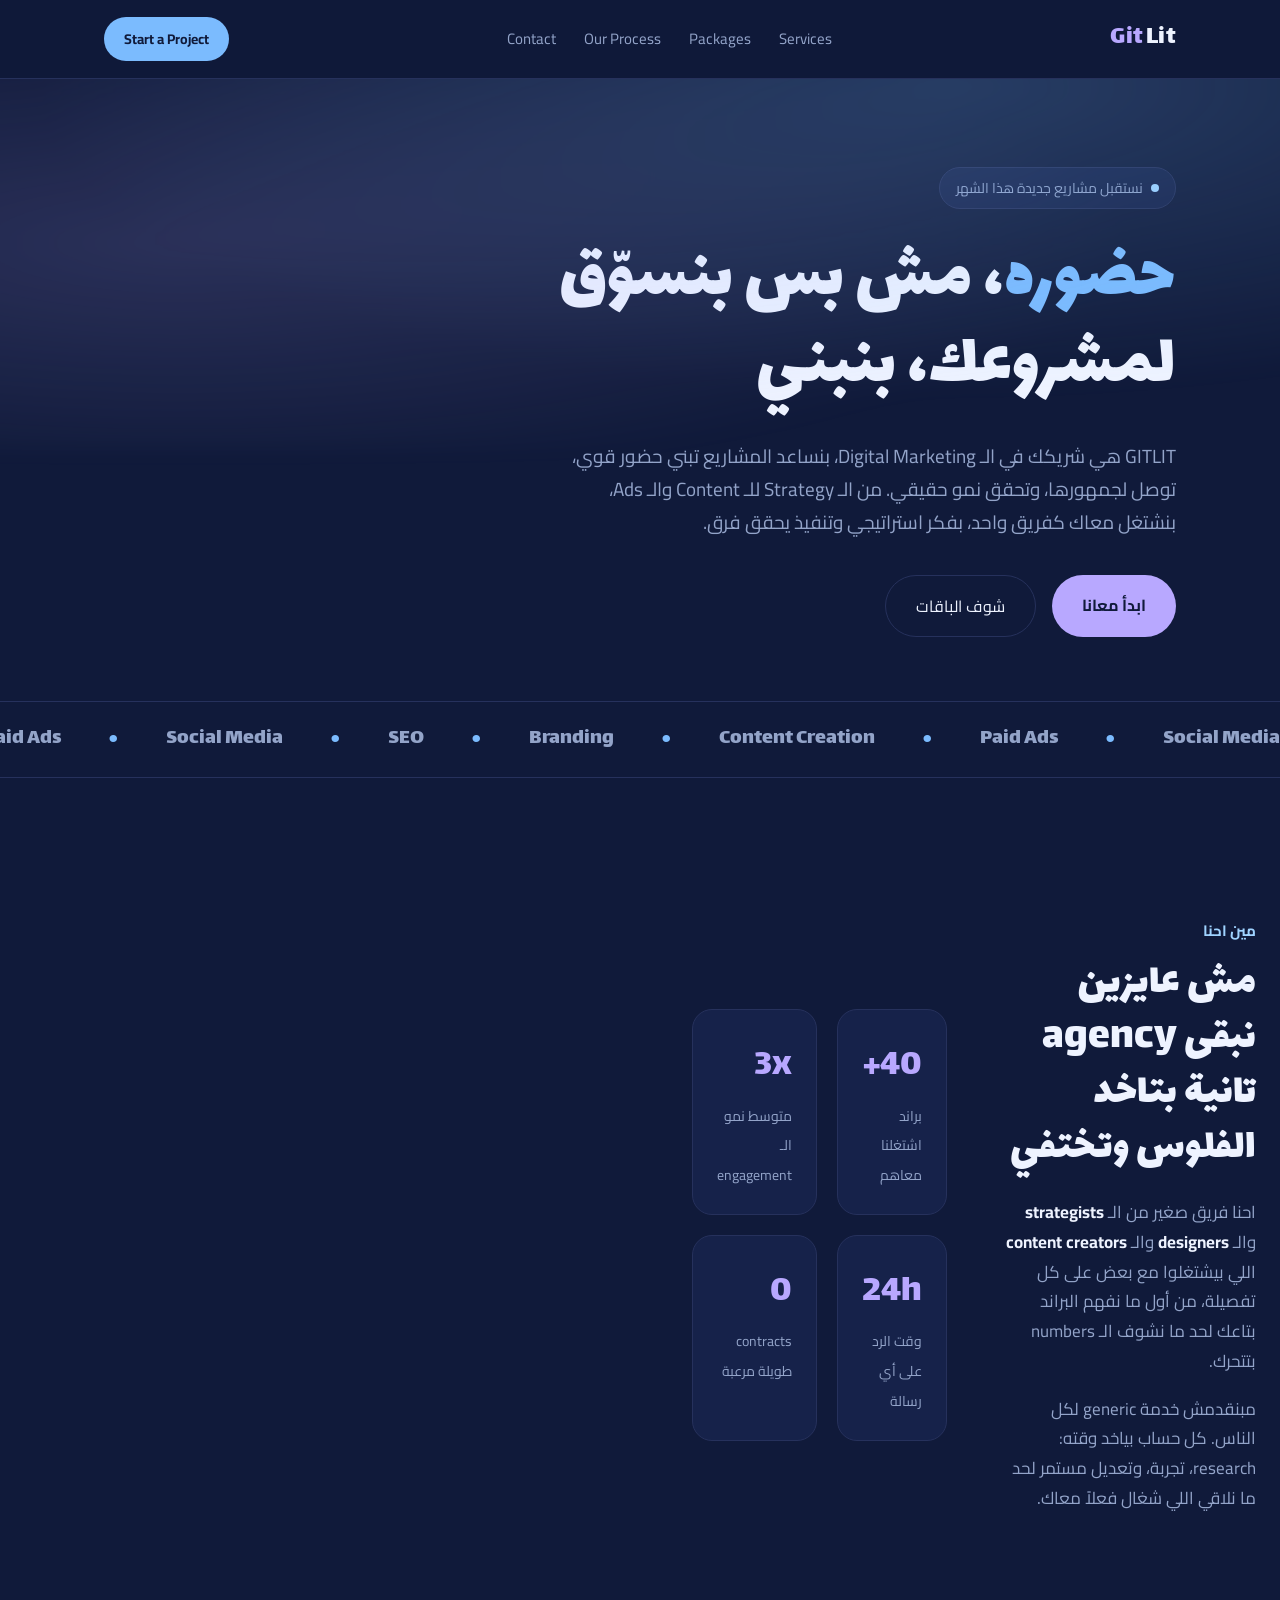
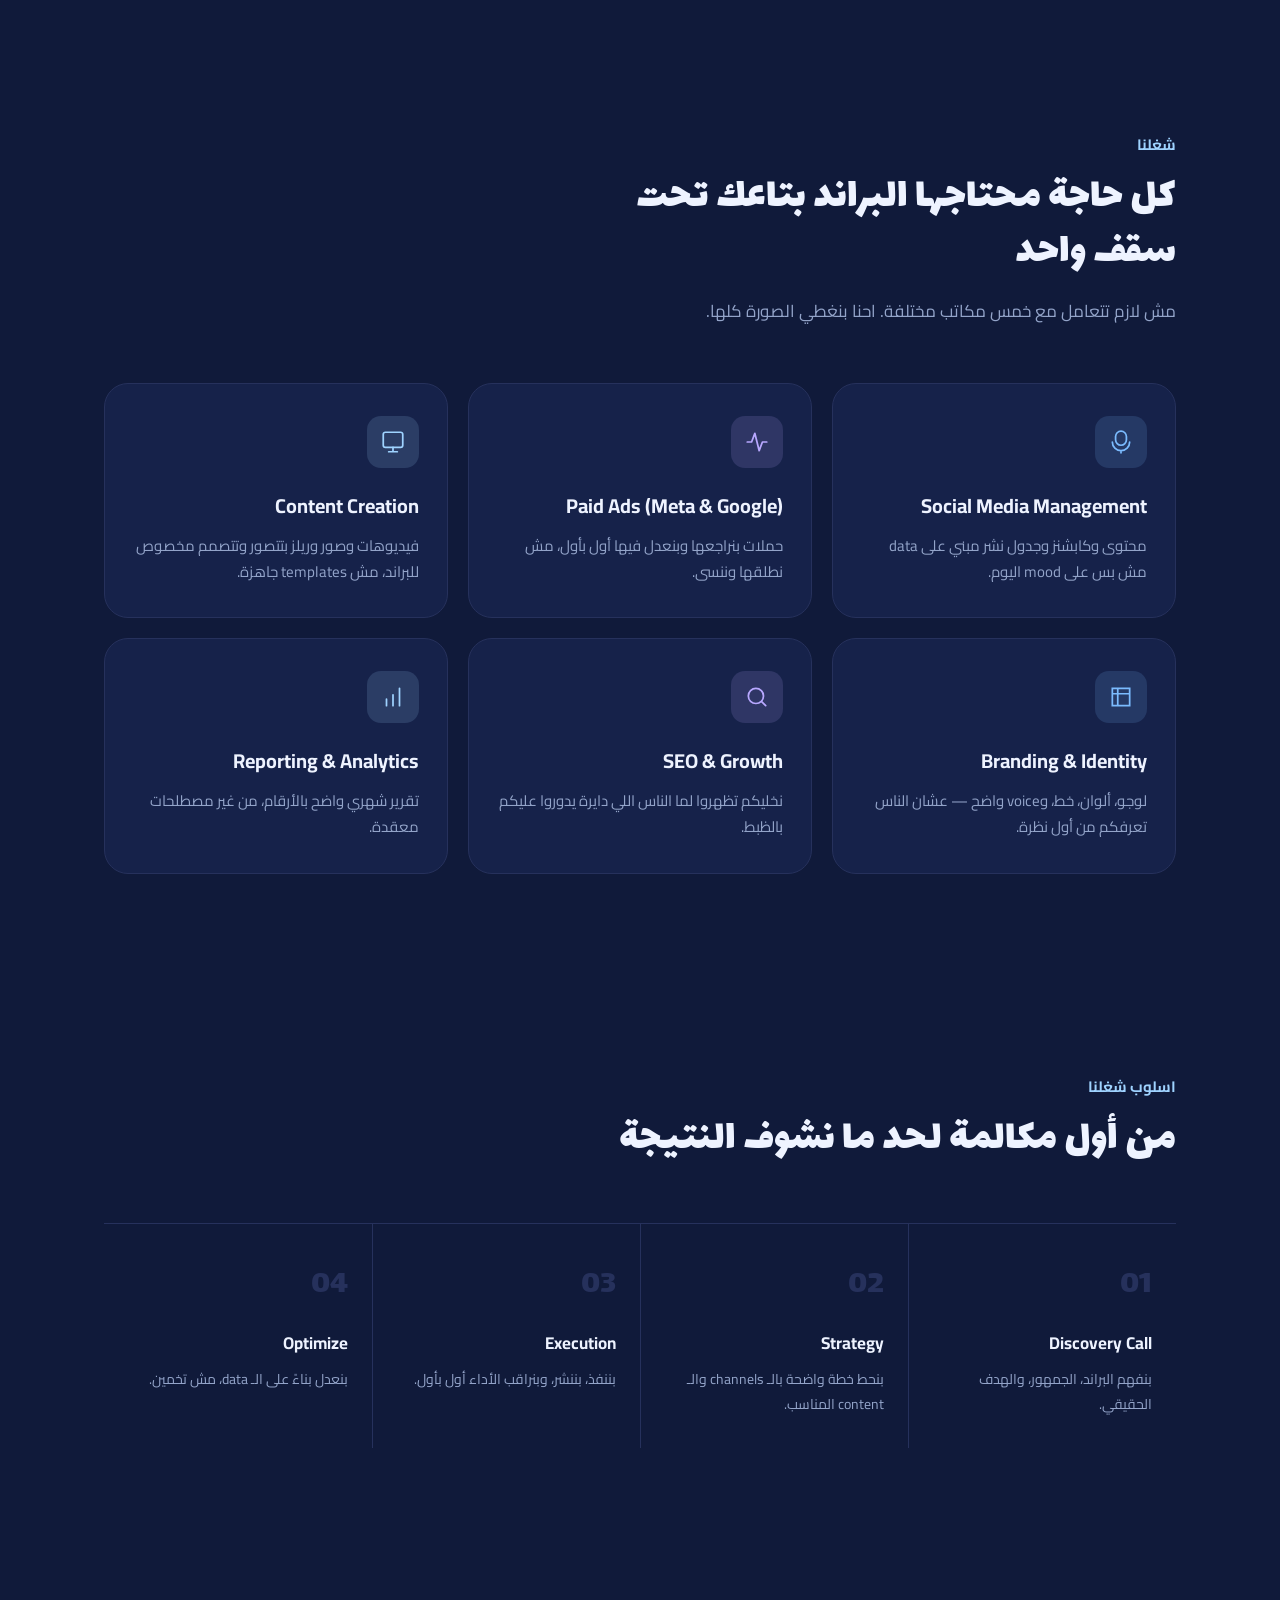
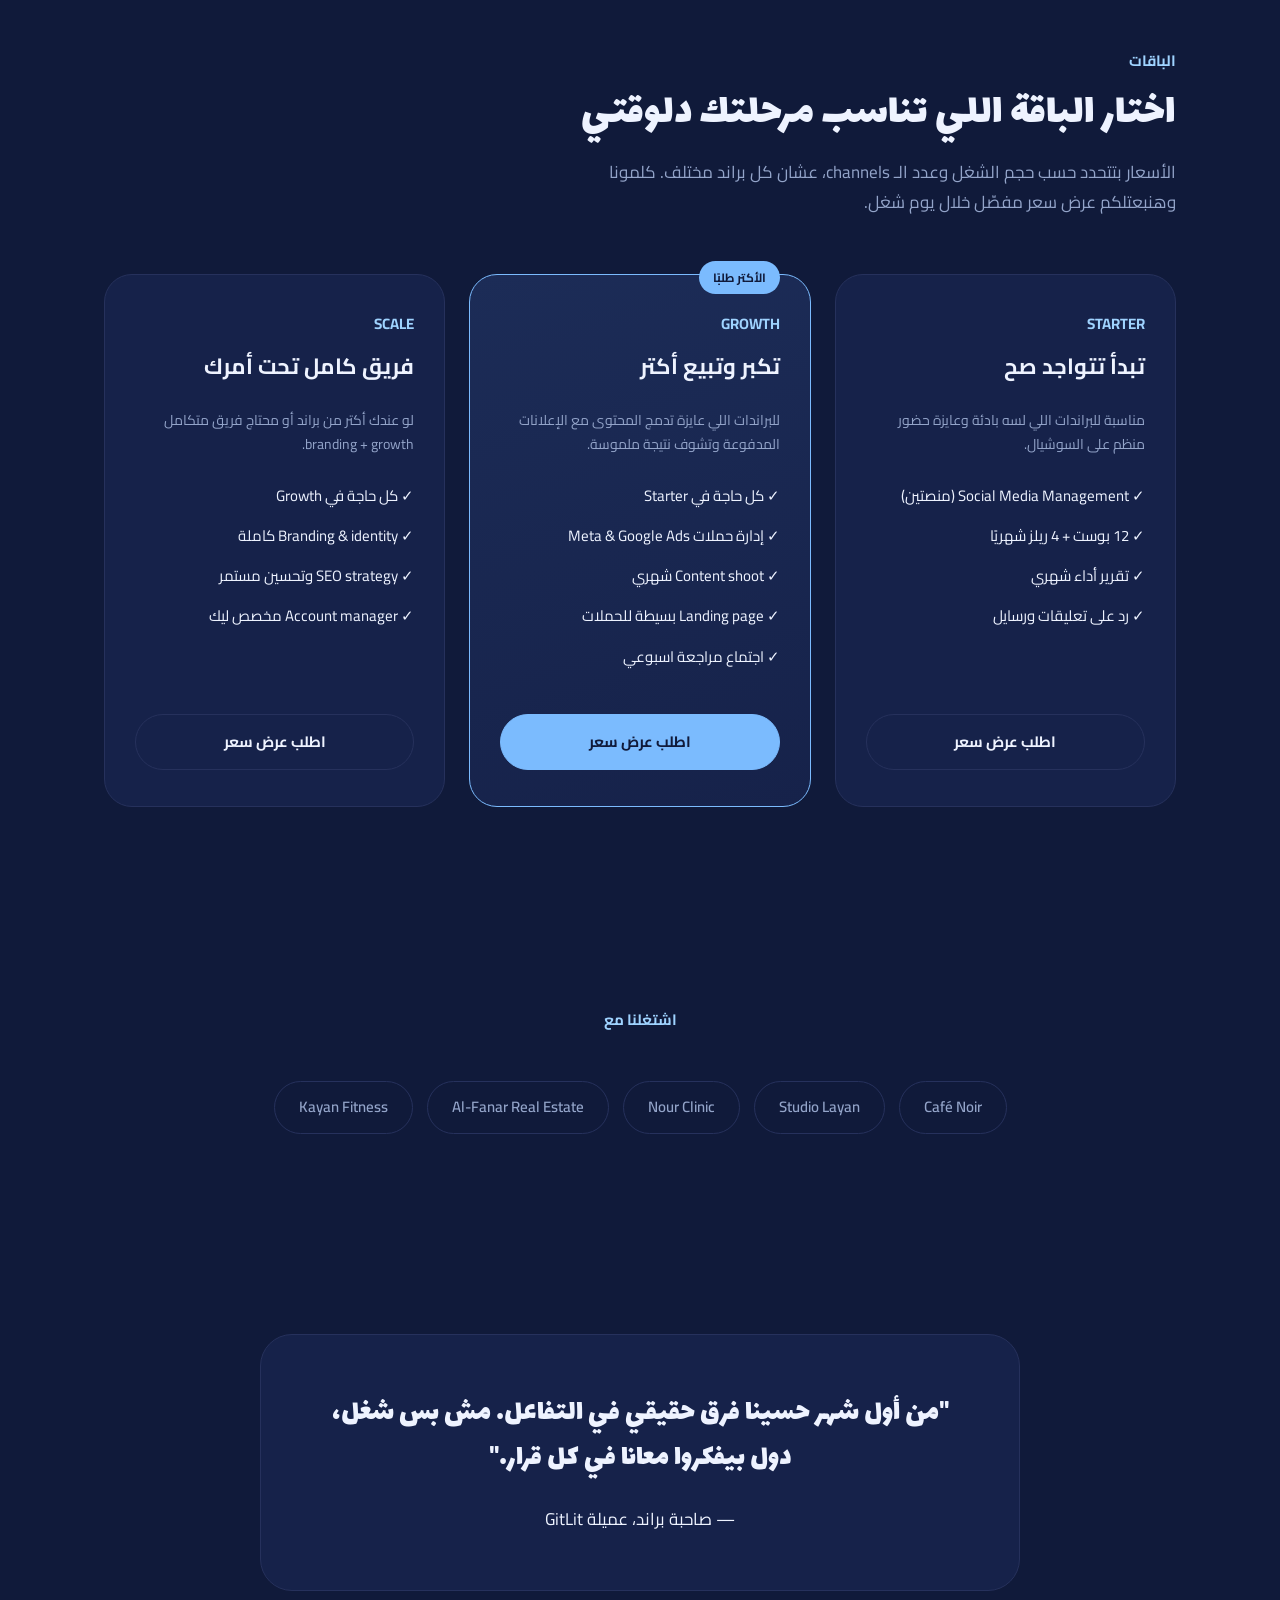
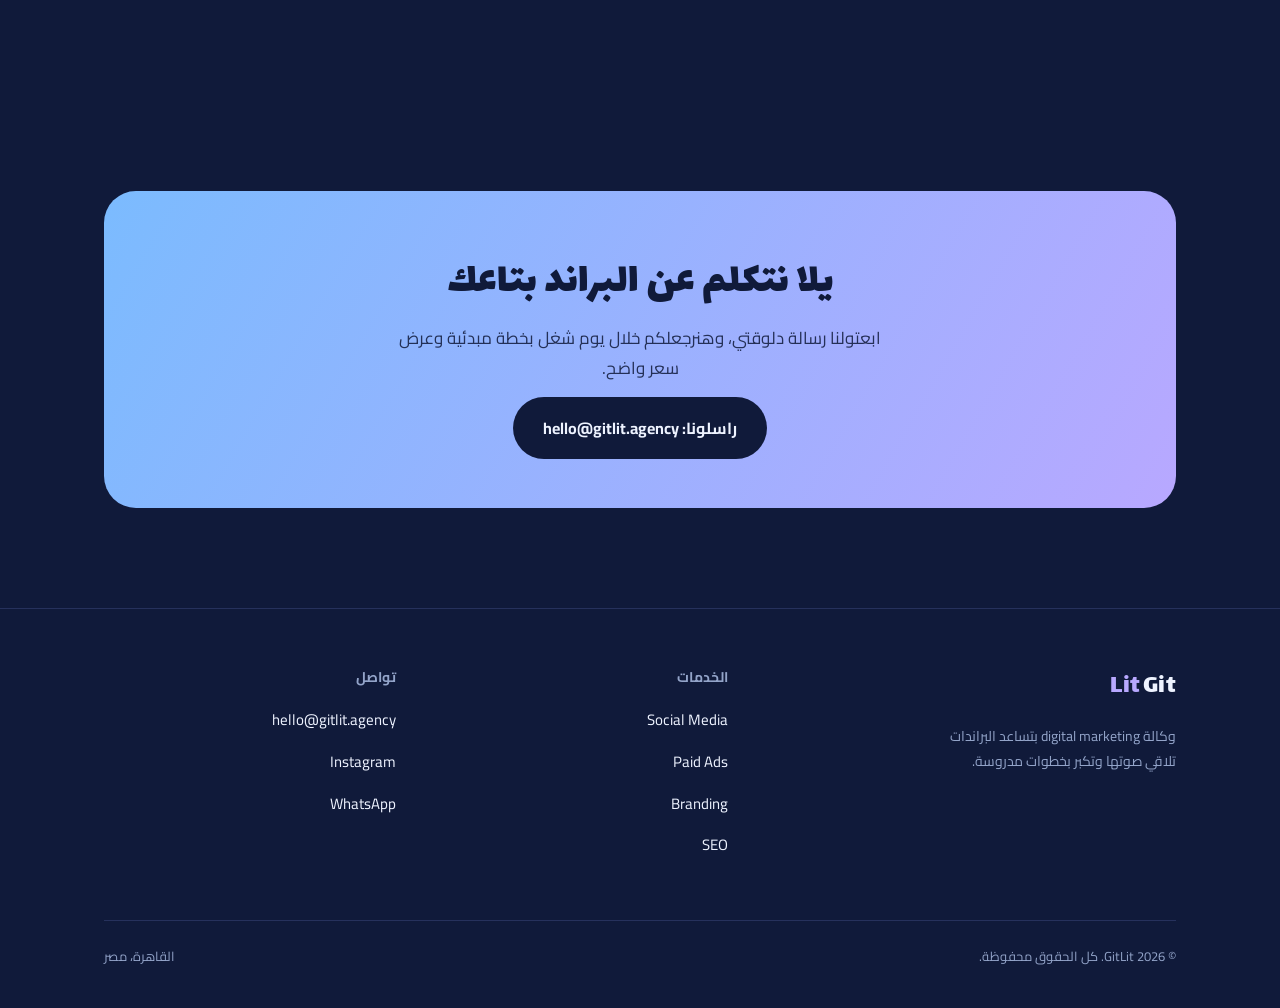
==== index.html @ 630b3c61 "Revise hero section text for better engagement Updated hero section text to enhance clarity and mark" ====
<!doctype html>
<html lang="ar" dir="rtl">
  <head>
    <meta charset="UTF-8" />
    <meta
      name="viewport"
      content="width=device-width, initial-scale=1, viewport-fit=cover"
    />
    <title>GitLit — Digital Marketing Agency</title>
    <link rel="preconnect" href="https://fonts.googleapis.com" />
    <link rel="preconnect" href="https://fonts.gstatic.com" crossorigin />
    <link
      href="https://fonts.googleapis.com/css2?family=Cairo:wght@400;500;600;700;800&family=Lalezar&display=swap"
      rel="stylesheet"
    />
    <link rel="stylesheet" href="style.css" />
  </head>
  <body>
    <header class="nav">
      <div class="nav-inner wrap">
        <div class="logo">Lit<span class="dot">Git</span></div>
        <nav class="nav-links">
          <a href="#services">Services</a>
          <a href="#pricing">Packages</a>
          <a href="#process">Our Process</a>
          <a href="#contact">Contact</a>
        </nav>
        <a class="nav-cta" href="#contact">Start a Project</a>
      </div>
    </header>

    <section class="hero">
      <div class="hero-glow"></div>
      <div class="wrap">
        <span class="eyebrow-badge"
          ><span class="pulse"></span> نستقبل مشاريع جديدة هذا الشهر</span
        >
        <h1 class="hero-title">
          <span class="accent">حضوره</span>، مش بس بنسوّق لمشروعك، بنبني
        </h1>
        <p class="hero-sub">
          GITLIT هي شريكك في الـ Digital Marketing، بنساعد المشاريع تبني حضور
          قوي، توصل لجمهورها، وتحقق نمو حقيقي. من الـ Strategy للـ Content والـ
          Ads، بنشتغل معاك كفريق واحد، بفكر استراتيجي وتنفيذ يحقق فرق.
        </p>
        <div class="hero-actions">
          <a class="btn-primary" href="#contact">ابدأ معانا</a>
          <a class="btn-ghost" href="#pricing">شوف الباقات</a>
        </div>
      </div>
      <div class="marquee">
        <div class="marquee-track">
          <span>Social Media</span><span class="hl">•</span>
          <span>Paid Ads</span><span class="hl">•</span>
          <span>Content Creation</span><span class="hl">•</span>
          <span>Branding</span><span class="hl">•</span> <span>SEO</span
          ><span class="hl">•</span> <span>Social Media</span
          ><span class="hl">•</span> <span>Paid Ads</span
          ><span class="hl">•</span> <span>Content Creation</span
          ><span class="hl">•</span> <span>Branding</span
          ><span class="hl">•</span> <span>SEO</span><span class="hl">•</span>
        </div>
      </div>
    </section>

    <section class="about" id="about">
      <div
        class="wrap"
        style="
          display: grid;
          grid-template-columns: 1fr 1fr;
          gap: 56px;
          align-items: center;
        "
      >
        <div class="about-copy">
          <span class="section-kicker">مين احنا</span>
          <h2 style="margin-bottom: 22px">
            مش عايزين نبقى agency تانية بتاخد الفلوس وتختفي
          </h2>
          <p>
            احنا فريق صغير من الـ <strong>strategists</strong> والـ
            <strong>designers</strong> والـ
            <strong>content creators</strong> اللي بيشتغلوا مع بعض على كل
            تفصيلة، من أول ما نفهم البراند بتاعك لحد ما نشوف الـ numbers بتتحرك.
          </p>
          <p>
            مبنقدمش خدمة generic لكل الناس. كل حساب بياخد وقته: research، تجربة،
            وتعديل مستمر لحد ما نلاقي اللي شغال فعلاً معاك.
          </p>
        </div>
        <div class="stat-grid">
          <div class="stat-card">
            <span class="stat-num">40+</span
            ><span class="stat-label">براند اشتغلنا معاهم</span>
          </div>
          <div class="stat-card">
            <span class="stat-num">3x</span
            ><span class="stat-label">متوسط نمو الـ engagement</span>
          </div>
          <div class="stat-card">
            <span class="stat-num">24h</span
            ><span class="stat-label">وقت الرد على أي رسالة</span>
          </div>
          <div class="stat-card">
            <span class="stat-num">0</span
            ><span class="stat-label">contracts طويلة مرعبة</span>
          </div>
        </div>
      </div>
    </section>

    <section id="services">
      <div class="wrap">
        <div class="section-head">
          <span class="section-kicker">شغلنا</span>
          <h2>كل حاجة محتاجها البراند بتاعك تحت سقف واحد</h2>
          <p class="section-desc">
            مش لازم تتعامل مع خمس مكاتب مختلفة. احنا بنغطي الصورة كلها.
          </p>
        </div>
        <div class="services-grid">
          <div class="service-card">
            <div
              class="service-icon"
              style="background: rgba(123, 187, 254, 0.15)"
            >
              <svg width="26" height="26" viewBox="0 0 24 24" fill="none">
                <path
                  d="M12 2a5 5 0 0 0-5 5v3a5 5 0 0 0 10 0V7a5 5 0 0 0-5-5Z"
                  stroke="#7BBBFE"
                  stroke-width="1.6"
                />
                <path
                  d="M4 12a8 8 0 0 0 16 0M12 20v2"
                  stroke="#7BBBFE"
                  stroke-width="1.6"
                  stroke-linecap="round"
                />
              </svg>
            </div>
            <h3>Social Media Management</h3>
            <p>محتوى وكابشنز وجدول نشر مبني على data مش بس على mood اليوم.</p>
          </div>

          <div class="service-card">
            <div
              class="service-icon"
              style="background: rgba(184, 168, 255, 0.15)"
            >
              <svg width="26" height="26" viewBox="0 0 24 24" fill="none">
                <path
                  d="M3 12h4l3-8 4 16 3-8h4"
                  stroke="#B8A8FF"
                  stroke-width="1.6"
                  stroke-linecap="round"
                  stroke-linejoin="round"
                />
              </svg>
            </div>
            <h3>Paid Ads (Meta &amp; Google)</h3>
            <p>حملات بنراجعها وبنعدل فيها أول بأول، مش نطلقها وننسى.</p>
          </div>

          <div class="service-card">
            <div
              class="service-icon"
              style="background: rgba(159, 211, 255, 0.15)"
            >
              <svg width="26" height="26" viewBox="0 0 24 24" fill="none">
                <rect
                  x="3"
                  y="3"
                  width="18"
                  height="14"
                  rx="2"
                  stroke="#9FD3FF"
                  stroke-width="1.6"
                />
                <path
                  d="M8 21h8M12 17v4"
                  stroke="#9FD3FF"
                  stroke-width="1.6"
                  stroke-linecap="round"
                />
              </svg>
            </div>
            <h3>Content Creation</h3>
            <p>
              فيديوهات وصور وريلز بتتصور وتتصمم مخصوص للبراند، مش templates
              جاهزة.
            </p>
          </div>

          <div class="service-card">
            <div
              class="service-icon"
              style="background: rgba(123, 187, 254, 0.15)"
            >
              <svg width="26" height="26" viewBox="0 0 24 24" fill="none">
                <path d="M4 4h16v16H4z" stroke="#7BBBFE" stroke-width="1.6" />
                <path d="M4 9h16M9 4v16" stroke="#7BBBFE" stroke-width="1.6" />
              </svg>
            </div>
            <h3>Branding &amp; Identity</h3>
            <p>لوجو، ألوان، خط، وvoice واضح — عشان الناس تعرفكم من أول نظرة.</p>
          </div>

          <div class="service-card">
            <div
              class="service-icon"
              style="background: rgba(184, 168, 255, 0.15)"
            >
              <svg width="26" height="26" viewBox="0 0 24 24" fill="none">
                <circle
                  cx="11"
                  cy="11"
                  r="7"
                  stroke="#B8A8FF"
                  stroke-width="1.6"
                />
                <path
                  d="m20 20-3.5-3.5"
                  stroke="#B8A8FF"
                  stroke-width="1.6"
                  stroke-linecap="round"
                />
              </svg>
            </div>
            <h3>SEO &amp; Growth</h3>
            <p>نخليكم تظهروا لما الناس اللي دايرة يدوروا عليكم بالظبط.</p>
          </div>

          <div class="service-card">
            <div
              class="service-icon"
              style="background: rgba(159, 211, 255, 0.15)"
            >
              <svg width="26" height="26" viewBox="0 0 24 24" fill="none">
                <path
                  d="M12 20V10M18 20V4M6 20v-6"
                  stroke="#9FD3FF"
                  stroke-width="1.6"
                  stroke-linecap="round"
                />
              </svg>
            </div>
            <h3>Reporting &amp; Analytics</h3>
            <p>تقرير شهري واضح بالأرقام، من غير مصطلحات معقدة.</p>
          </div>
        </div>
      </div>
    </section>

    <section id="process">
      <div class="wrap">
        <div class="section-head">
          <span class="section-kicker">اسلوب شغلنا</span>
          <h2>من أول مكالمة لحد ما نشوف النتيجة</h2>
        </div>
        <div class="process">
          <div class="process-step">
            <span class="process-index">01</span>
            <h4>Discovery Call</h4>
            <p>بنفهم البراند، الجمهور، والهدف الحقيقي.</p>
          </div>
          <div class="process-step">
            <span class="process-index">02</span>
            <h4>Strategy</h4>
            <p>بنحط خطة واضحة بالـ channels والـ content المناسب.</p>
          </div>
          <div class="process-step">
            <span class="process-index">03</span>
            <h4>Execution</h4>
            <p>بننفذ، بننشر، وبنراقب الأداء أول بأول.</p>
          </div>
          <div class="process-step">
            <span class="process-index">04</span>
            <h4>Optimize</h4>
            <p>بنعدل بناءً على الـ data، مش تخمين.</p>
          </div>
        </div>
      </div>
    </section>

    <section id="pricing">
      <div class="wrap">
        <div class="section-head">
          <span class="section-kicker">الباقات</span>
          <h2>اختار الباقة اللي تناسب مرحلتك دلوقتي</h2>
          <p class="section-desc">
            الأسعار بتتحدد حسب حجم الشغل وعدد الـ channels، عشان كل براند مختلف.
            كلمونا وهنبعتلكم عرض سعر مفصّل خلال يوم شغل.
          </p>
        </div>
        <div class="pricing-grid">
          <div class="price-card">
            <span class="price-name">STARTER</span>
            <div class="price-tagline">تبدأ تتواجد صح</div>
            <p class="price-desc">
              مناسبة للبراندات اللي لسه بادئة وعايزة حضور منظم على السوشيال.
            </p>
            <ul class="price-features">
              <li>✓ Social Media Management (منصتين)</li>
              <li>✓ 12 بوست + 4 ريلز شهريًا</li>
              <li>✓ تقرير أداء شهري</li>
              <li>✓ رد على تعليقات ورسايل</li>
            </ul>
            <a class="price-cta" href="#contact">اطلب عرض سعر</a>
          </div>

          <div class="price-card featured">
            <span class="featured-tag">الأكتر طلبًا</span>
            <span class="price-name">GROWTH</span>
            <div class="price-tagline">تكبر وتبيع أكتر</div>
            <p class="price-desc">
              للبراندات اللي عايزة تدمج المحتوى مع الإعلانات المدفوعة وتشوف
              نتيجة ملموسة.
            </p>
            <ul class="price-features">
              <li>✓ كل حاجة في Starter</li>
              <li>✓ إدارة حملات Meta &amp; Google Ads</li>
              <li>✓ Content shoot شهري</li>
              <li>✓ Landing page بسيطة للحملات</li>
              <li>✓ اجتماع مراجعة اسبوعي</li>
            </ul>
            <a class="price-cta" href="#contact">اطلب عرض سعر</a>
          </div>

          <div class="price-card">
            <span class="price-name">SCALE</span>
            <div class="price-tagline">فريق كامل تحت أمرك</div>
            <p class="price-desc">
              لو عندك أكتر من براند أو محتاج فريق متكامل branding + growth.
            </p>
            <ul class="price-features">
              <li>✓ كل حاجة في Growth</li>
              <li>✓ Branding &amp; identity كاملة</li>
              <li>✓ SEO strategy وتحسين مستمر</li>
              <li>✓ Account manager مخصص ليك</li>
            </ul>
            <a class="price-cta" href="#contact">اطلب عرض سعر</a>
          </div>
        </div>
      </div>
    </section>

    <section>
      <div class="wrap">
        <div
          class="section-head"
          style="text-align: center; margin: 0 auto 48px"
        >
          <span class="section-kicker">اشتغلنا مع</span>
        </div>
        <div class="clients-strip">
          <div class="client-chip">Café Noir</div>
          <div class="client-chip">Studio Layan</div>
          <div class="client-chip">Nour Clinic</div>
          <div class="client-chip">Al-Fanar Real Estate</div>
          <div class="client-chip">Kayan Fitness</div>
        </div>
      </div>
    </section>

    <section>
      <div class="wrap">
        <div class="testimonial">
          <blockquote>
            "من أول شهر حسينا فرق حقيقي في التفاعل. مش بس شغل، دول بيفكروا معانا
            في كل قرار."
          </blockquote>
          — صاحبة براند، عميلة GitLit
        </div>
      </div>
    </section>

    <section id="contact">
      <div class="wrap">
        <div class="cta-block">
          <h2>يلا نتكلم عن البراند بتاعك</h2>
          <p>
            ابعتولنا رسالة دلوقتي، وهنرجعلكم خلال يوم شغل بخطة مبدئية وعرض سعر
            واضح.
          </p>
          <a class="btn-primary" href="mailto:hello@gitlit.agency"
            >راسلونا: hello@gitlit.agency</a
          >
        </div>
      </div>
    </section>

    <footer>
      <div class="wrap">
        <div class="footer-grid">
          <div class="footer-brand">
            <div class="logo">Git<span class="dot">Lit</span></div>
            <p>
              وكالة digital marketing بتساعد البراندات تلاقي صوتها وتكبر بخطوات
              مدروسة.
            </p>
          </div>
          <div class="footer-col">
            <h5>الخدمات</h5>
            <ul>
              <li><a href="#services">Social Media</a></li>
              <li><a href="#services">Paid Ads</a></li>
              <li><a href="#services">Branding</a></li>
              <li><a href="#services">SEO</a></li>
            </ul>
          </div>
          <div class="footer-col">
            <h5>تواصل</h5>
            <ul>
              <li>
                <a href="mailto:hello@gitlit.agency">hello@gitlit.agency</a>
              </li>
              <li><a href="#">Instagram</a></li>
              <li><a href="#">WhatsApp</a></li>
            </ul>
          </div>
        </div>
        <div class="footer-bottom">
          <span>© 2026 GitLit. كل الحقوق محفوظة.</span>
          <span>القاهرة، مصر</span>
        </div>
      </div>
    </footer>
  </body>
</html>
---- style.css ----
:root {
  --bg: #101a3a;
  --bg-panel: #16224a;
  --bg-panel-raised: #1c2c57;
  --coral: #7bbbfe;
  --amber: #b8a8ff;
  --mint: #9fd3ff;
  --text: #eef3ff;
  --text-muted: #93a4c9;
  --line: #26315c;
  --font-display: "Lalezar", "Cairo", sans-serif;
  --font-body: "Cairo", sans-serif;
  box-sizing: border-box;
  padding-top: env(safe-area-inset-top, 0px);
  padding-bottom: env(safe-area-inset-bottom, 0px);
}
:root:not([data-theme="light"]) {
  --bg: #101a3a;
  --bg-panel: #16224a;
  --bg-panel-raised: #1c2c57;
  --coral: #7bbbfe;
  --amber: #b8a8ff;
  --mint: #9fd3ff;
  --text: #eef3ff;
  --text-muted: #93a4c9;
  --line: #26315c;
}
@media (prefers-color-scheme: dark) {
  :root:not([data-theme="light"]) {
    --bg: #101a3a;
    --bg-panel: #16224a;
    --bg-panel-raised: #1c2c57;
    --coral: #7bbbfe;
    --amber: #b8a8ff;
    --mint: #9fd3ff;
    --text: #eef3ff;
    --text-muted: #93a4c9;
    --line: #26315c;
  }
}
html {
  scroll-padding-top: env(safe-area-inset-top, 0px);
  scroll-behavior: smooth;
}
* {
  box-sizing: border-box;
}
body {
  margin: 0;
  background: var(--bg);
  color: var(--text);
  font-family: var(--font-body);
  font-size: 17px;
  line-height: 1.75;
  -webkit-font-smoothing: antialiased;
}
img {
  max-width: 100%;
}
.wrap {
  max-width: 1120px;
  margin: 0 auto;
  padding: 0 24px;
}
a {
  color: inherit;
}

/* ---------- NAV ---------- */
header.nav {
  position: sticky;
  top: 0;
  top: env(safe-area-inset-top, 0px);
  z-index: 50;
  background: rgba(16, 26, 58, 0.82);
  backdrop-filter: blur(10px);
  border-bottom: 1px solid var(--line);
}
.nav-inner {
  display: flex;
  align-items: center;
  justify-content: space-between;
  padding: 16px 24px;
}
.logo {
  font-family: var(--font-display);
  font-size: 26px;
  letter-spacing: 0.5px;
  display: flex;
  align-items: baseline;
  gap: 2px;
}
.logo .dot {
  color: var(--amber);
}
.nav-links {
  display: flex;
  gap: 28px;
  font-size: 15px;
  color: var(--text-muted);
}
.nav-links a {
  text-decoration: none;
  transition: color 0.2s ease;
}
.nav-links a:hover {
  color: var(--text);
}
.nav-cta {
  background: var(--coral);
  color: #101a3a;
  font-weight: 700;
  padding: 10px 20px;
  border-radius: 100px;
  text-decoration: none;
  font-size: 14px;
  white-space: nowrap;
  transition:
    transform 0.2s ease,
    box-shadow 0.2s ease;
}
.nav-cta:hover {
  transform: translateY(-2px);
  box-shadow: 0 8px 24px rgba(123, 187, 254, 0.35);
}
.nav-toggle {
  display: none;
  background: none;
  border: none;
  color: var(--text);
  font-size: 26px;
}

@media (max-width: 820px) {
  .nav-links {
    display: none;
  }
  .nav-toggle {
    display: block;
  }
}

/* ---------- HERO ---------- */
.hero {
  padding: 88px 0 40px;
  position: relative;
  overflow: hidden;
}
.hero-glow {
  position: absolute;
  inset: -20% -10% auto -10%;
  height: 520px;
  background:
    radial-gradient(
      ellipse at 70% 30%,
      rgba(123, 187, 254, 0.22),
      transparent 60%
    ),
    radial-gradient(
      ellipse at 20% 60%,
      rgba(184, 168, 255, 0.16),
      transparent 55%
    );
  filter: blur(10px);
  pointer-events: none;
}
.eyebrow-badge {
  display: inline-flex;
  align-items: center;
  gap: 8px;
  background: var(--bg-panel);
  border: 1px solid var(--line);
  padding: 8px 16px;
  border-radius: 100px;
  font-size: 14px;
  color: var(--text-muted);
  margin-bottom: 28px;
}
.eyebrow-badge span.pulse {
  width: 8px;
  height: 8px;
  border-radius: 50%;
  background: var(--mint);
  box-shadow: 0 0 0 0 rgba(159, 211, 255, 0.6);
  animation: pulse 2s infinite;
}
@keyframes pulse {
  0% {
    box-shadow: 0 0 0 0 rgba(159, 211, 255, 0.55);
  }
  70% {
    box-shadow: 0 0 0 10px rgba(159, 211, 255, 0);
  }
  100% {
    box-shadow: 0 0 0 0 rgba(159, 211, 255, 0);
  }
}
h1.hero-title {
  font-family: var(--font-display);
  font-weight: 400;
  font-size: clamp(40px, 7vw, 74px);
  line-height: 1.18;
  margin: 0 0 28px;
  max-width: 15ch;
}
h1.hero-title .accent {
  color: var(--coral);
}
.hero-sub {
  font-size: 19px;
  color: var(--text-muted);
  max-width: 56ch;
  margin: 0 0 36px;
}
.hero-actions {
  display: flex;
  gap: 16px;
  flex-wrap: wrap;
  margin-bottom: 64px;
}
.btn-primary {
  background: var(--amber);
  color: #101a3a;
  font-weight: 700;
  padding: 16px 30px;
  border-radius: 100px;
  text-decoration: none;
  font-size: 16px;
  transition:
    transform 0.2s ease,
    box-shadow 0.2s ease;
}
.btn-primary:hover {
  transform: translateY(-2px);
  box-shadow: 0 10px 28px rgba(184, 168, 255, 0.3);
}
.btn-ghost {
  border: 1px solid var(--line);
  color: var(--text);
  padding: 16px 30px;
  border-radius: 100px;
  text-decoration: none;
  font-size: 16px;
  transition:
    border-color 0.2s ease,
    background 0.2s ease;
}
.btn-ghost:hover {
  border-color: var(--coral);
  background: rgba(123, 187, 254, 0.08);
}

/* marquee */
.marquee {
  border-top: 1px solid var(--line);
  border-bottom: 1px solid var(--line);
  overflow: hidden;
  white-space: nowrap;
  padding: 18px 0;
}
.marquee-track {
  display: inline-flex;
  gap: 48px;
  animation: scroll 26s linear infinite;
}
@media (prefers-reduced-motion: reduce) {
  .marquee-track {
    animation: none;
  }
  .eyebrow-badge span.pulse {
    animation: none;
  }
}
.marquee-track span {
  font-family: var(--font-display);
  font-size: 22px;
  color: var(--text-muted);
  display: inline-flex;
  align-items: center;
  gap: 14px;
}
.marquee-track span.hl {
  color: var(--coral);
}
@keyframes scroll {
  from {
    transform: translateX(0);
  }
  to {
    transform: translateX(-50%);
  }
}

section {
  padding: 100px 0;
}
.section-head {
  max-width: 60ch;
  margin-bottom: 56px;
}
.section-kicker {
  color: var(--mint);
  font-size: 15px;
  font-weight: 700;
  margin-bottom: 12px;
  display: block;
}
h2 {
  font-family: var(--font-display);
  font-weight: 400;
  font-size: clamp(30px, 4vw, 44px);
  line-height: 1.25;
  margin: 0 0 16px;
}
.section-desc {
  color: var(--text-muted);
  font-size: 17px;
}

/* ---------- ABOUT ---------- */
.about {
  display: grid;
  grid-template-columns: 1fr 1fr;
  gap: 56px;
  align-items: center;
}
.about-copy p {
  color: var(--text-muted);
  font-size: 17px;
  margin: 0 0 18px;
}
.about-copy strong {
  color: var(--text);
  font-weight: 700;
}
.stat-grid {
  display: grid;
  grid-template-columns: 1fr 1fr;
  gap: 20px;
}
.stat-card {
  background: var(--bg-panel);
  border: 1px solid var(--line);
  border-radius: 20px;
  padding: 24px;
}
.stat-num {
  font-family: var(--font-display);
  font-size: 38px;
  color: var(--amber);
  display: block;
}
.stat-label {
  color: var(--text-muted);
  font-size: 14px;
}
@media (max-width: 820px) {
  .about {
    grid-template-columns: 1fr;
  }
}

/* ---------- SERVICES ---------- */
.services-grid {
  display: grid;
  grid-template-columns: repeat(3, 1fr);
  gap: 20px;
}
.service-card {
  background: var(--bg-panel);
  border: 1px solid var(--line);
  border-radius: 24px;
  padding: 32px 28px;
  transition:
    border-color 0.25s ease,
    transform 0.25s ease;
}
.service-card:hover {
  border-color: var(--coral);
  transform: translateY(-4px);
}
.service-icon {
  width: 52px;
  height: 52px;
  border-radius: 14px;
  display: flex;
  align-items: center;
  justify-content: center;
  margin-bottom: 20px;
}
.service-card h3 {
  font-size: 20px;
  font-weight: 700;
  margin: 0 0 10px;
  font-family: var(--font-body);
}
.service-card p {
  color: var(--text-muted);
  font-size: 15px;
  margin: 0;
}
@media (max-width: 900px) {
  .services-grid {
    grid-template-columns: 1fr 1fr;
  }
}
@media (max-width: 600px) {
  .services-grid {
    grid-template-columns: 1fr;
  }
}

/* ---------- PROCESS ---------- */
.process {
  display: grid;
  grid-template-columns: repeat(4, 1fr);
  gap: 0;
  border-top: 1px solid var(--line);
}
.process-step {
  padding: 32px 24px;
  border-left: 1px solid var(--line);
  position: relative;
}
.process-step:last-child {
  border-left: none;
}
.process-index {
  font-family: var(--font-display);
  font-size: 34px;
  color: var(--line);
  display: block;
  margin-bottom: 14px;
}
.process-step h4 {
  margin: 0 0 8px;
  font-size: 17px;
}
.process-step p {
  margin: 0;
  color: var(--text-muted);
  font-size: 14px;
}
@media (max-width: 820px) {
  .process {
    grid-template-columns: 1fr 1fr;
  }
  .process-step {
    border-left: none;
    border-top: 1px solid var(--line);
  }
}
@media (max-width: 560px) {
  .process {
    grid-template-columns: 1fr;
  }
}

/* ---------- PRICING ---------- */
.pricing-grid {
  display: grid;
  grid-template-columns: repeat(3, 1fr);
  gap: 24px;
  align-items: stretch;
}
.price-card {
  background: var(--bg-panel);
  border: 1px solid var(--line);
  border-radius: 28px;
  padding: 36px 30px;
  display: flex;
  flex-direction: column;
}
.price-card.featured {
  background: linear-gradient(165deg, var(--bg-panel-raised), var(--bg-panel));
  border-color: var(--coral);
  position: relative;
}
.featured-tag {
  position: absolute;
  top: -14px;
  right: 30px;
  background: var(--coral);
  color: #101a3a;
  font-size: 12px;
  font-weight: 700;
  padding: 6px 14px;
  border-radius: 100px;
}
.price-name {
  font-size: 15px;
  color: var(--mint);
  font-weight: 700;
  margin-bottom: 10px;
}
.price-tagline {
  font-size: 22px;
  font-weight: 700;
  margin-bottom: 8px;
  font-family: var(--font-body);
}
.price-desc {
  color: var(--text-muted);
  font-size: 14px;
  margin-bottom: 26px;
}
.price-features {
  list-style: none;
  padding: 0;
  margin: 0 0 30px;
  flex: 1;
}
.price-features li {
  display: flex;
  align-items: flex-start;
  gap: 10px;
  margin-bottom: 14px;
  font-size: 15px;
  color: var(--text);
}
.price-features li svg {
  flex-shrink: 0;
  margin-top: 3px;
}
.price-cta {
  text-align: center;
  padding: 14px;
  border-radius: 100px;
  text-decoration: none;
  font-weight: 700;
  font-size: 15px;
  border: 1px solid var(--line);
  transition:
    background 0.2s ease,
    border-color 0.2s ease;
}
.price-card.featured .price-cta {
  background: var(--coral);
  color: #101a3a;
  border-color: var(--coral);
}
.price-card:not(.featured) .price-cta:hover {
  border-color: var(--mint);
}
@media (max-width: 900px) {
  .pricing-grid {
    grid-template-columns: 1fr;
  }
}

/* ---------- CLIENTS ---------- */
.clients-strip {
  display: flex;
  flex-wrap: wrap;
  gap: 14px;
  justify-content: center;
}
.client-chip {
  border: 1px solid var(--line);
  border-radius: 100px;
  padding: 12px 24px;
  color: var(--text-muted);
  font-size: 15px;
  font-weight: 600;
}

/* ---------- TESTIMONIAL ---------- */
.testimonial {
  background: var(--bg-panel);
  border: 1px solid var(--line);
  border-radius: 32px;
  padding: 56px;
  text-align: center;
  max-width: 760px;
  margin: 0 auto;
}
.testimonial blockquote {
  font-family: var(--font-display);
  font-weight: 400;
  font-size: clamp(22px, 3vw, 30px);
  line-height: 1.5;
  margin: 0 0 24px;
  color: var(--text);
}
.testimonial cite {
  font-style: normal;
  color: var(--text-muted);
  font-size: 15px;
}

/* ---------- CTA ---------- */
.cta-block {
  background: linear-gradient(120deg, var(--coral), var(--amber));
  border-radius: 32px;
  padding: 64px 40px;
  text-align: center;
  color: #101a3a;
}
.cta-block h2 {
  color: #101a3a;
  margin-bottom: 14px;
}
.cta-block p {
  font-size: 17px;
  margin: 0 0 30px;
  opacity: 0.85;
  max-width: 50ch;
  margin-inline: auto;
}
.cta-block .btn-primary {
  background: #101a3a;
  color: #eef3ff;
}
.cta-block .btn-primary:hover {
  box-shadow: 0 10px 28px rgba(0, 0, 0, 0.35);
}

/* ---------- FOOTER ---------- */
footer {
  border-top: 1px solid var(--line);
  padding: 56px 0 40px;
}
.footer-grid {
  display: grid;
  grid-template-columns: 1.4fr 1fr 1fr;
  gap: 40px;
  margin-bottom: 48px;
}
.footer-brand .logo {
  margin-bottom: 14px;
}
.footer-brand p {
  color: var(--text-muted);
  font-size: 14px;
  max-width: 32ch;
}
.footer-col h5 {
  font-size: 14px;
  color: var(--text-muted);
  margin: 0 0 16px;
  font-weight: 700;
}
.footer-col ul {
  list-style: none;
  padding: 0;
  margin: 0;
}
.footer-col li {
  margin-bottom: 12px;
}
.footer-col a {
  text-decoration: none;
  color: var(--text);
  font-size: 15px;
}
.footer-col a:hover {
  color: var(--coral);
}
.footer-bottom {
  display: flex;
  justify-content: space-between;
  flex-wrap: wrap;
  gap: 12px;
  border-top: 1px solid var(--line);
  padding-top: 24px;
  color: var(--text-muted);
  font-size: 13px;
}
@media (max-width: 700px) {
  .footer-grid {
    grid-template-columns: 1fr;
  }
}

::selection {
  background: var(--coral);
  color: #101a3a;
}
:focus-visible {
  outline: 2px solid var(--mint);
  outline-offset: 3px;
}
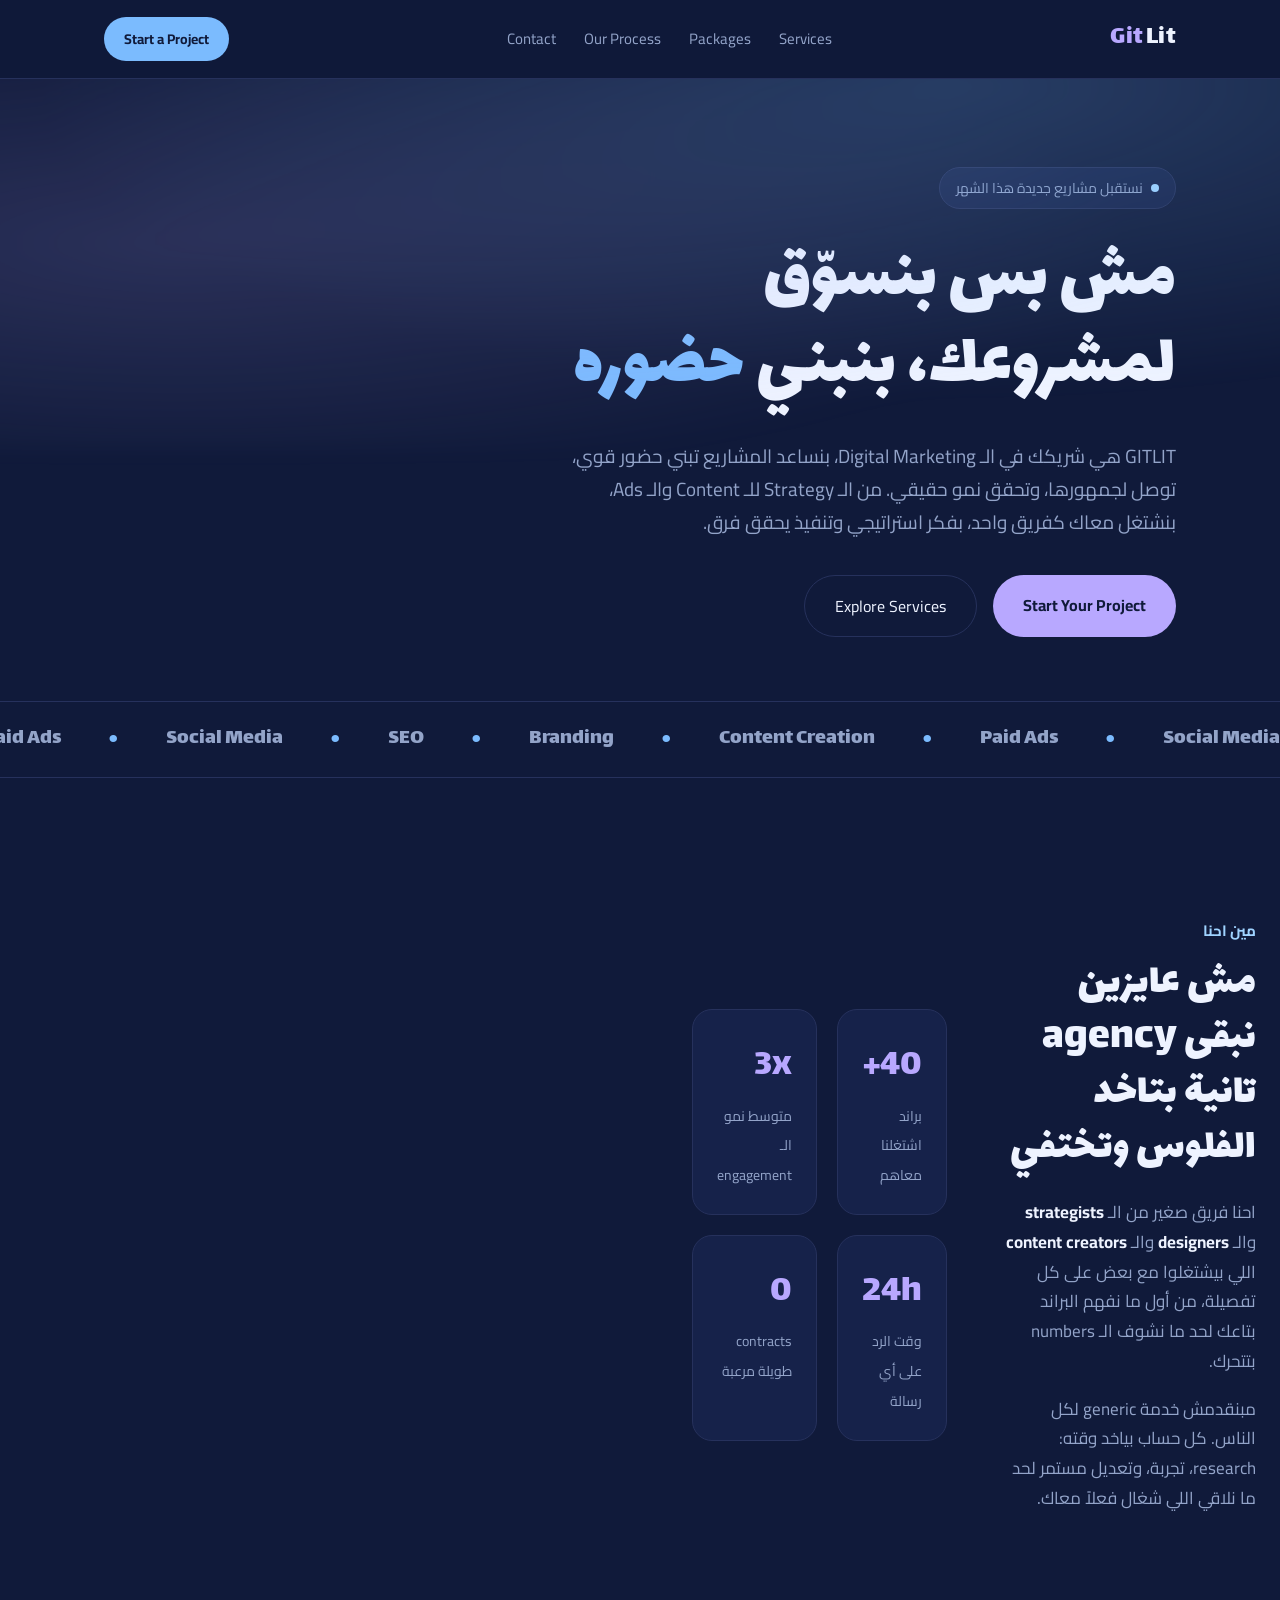
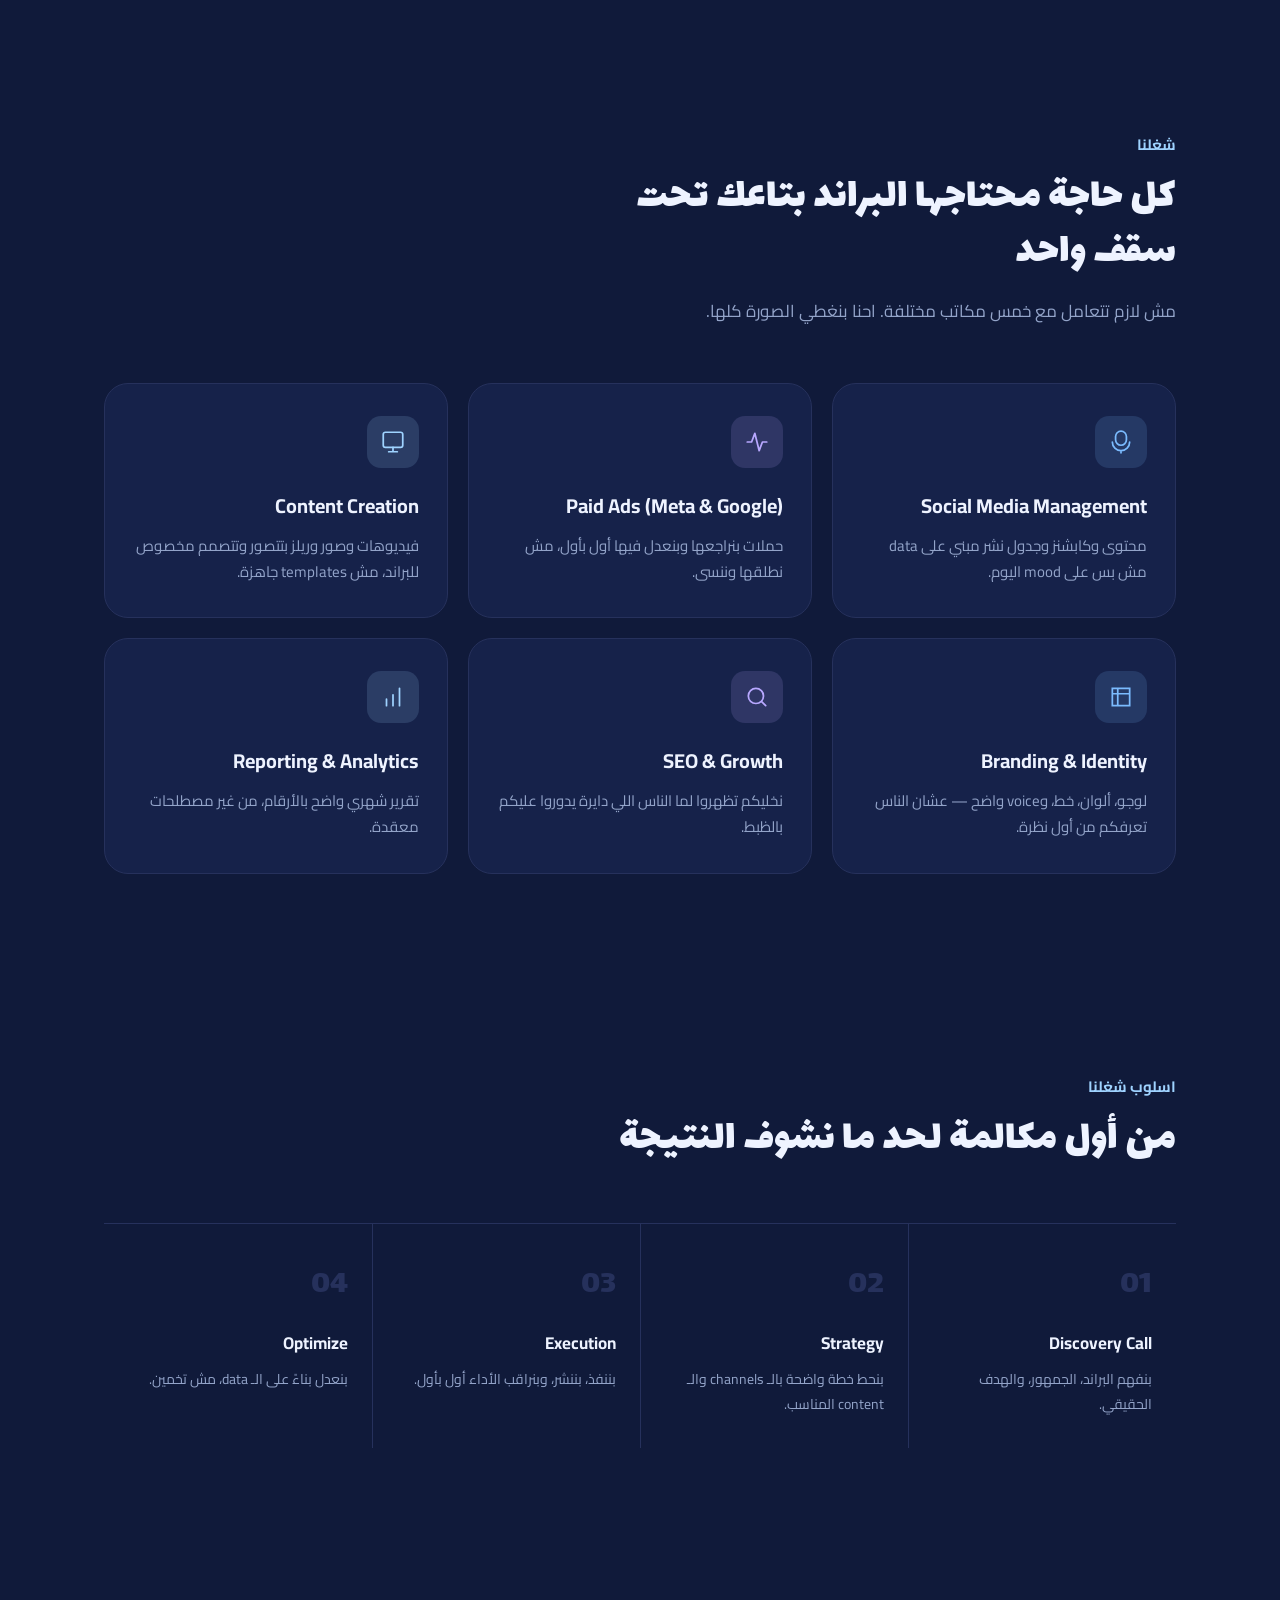
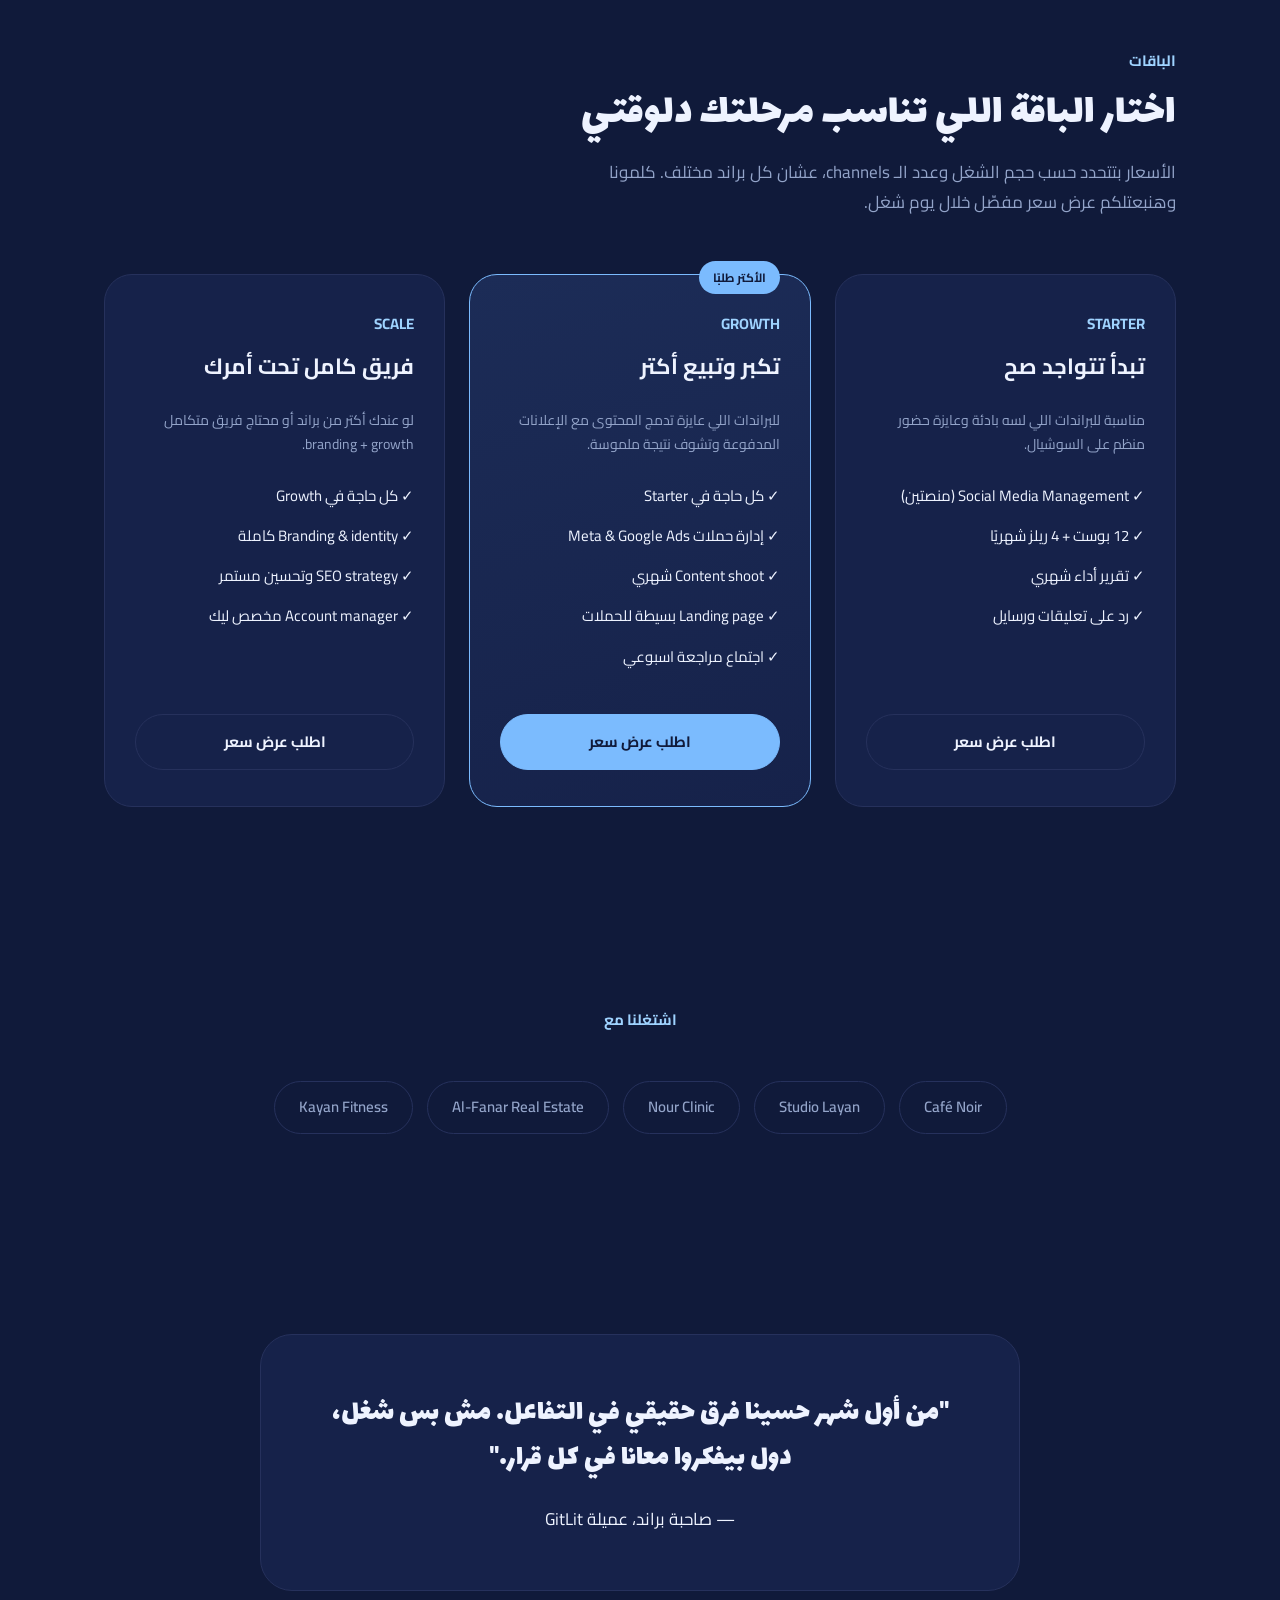
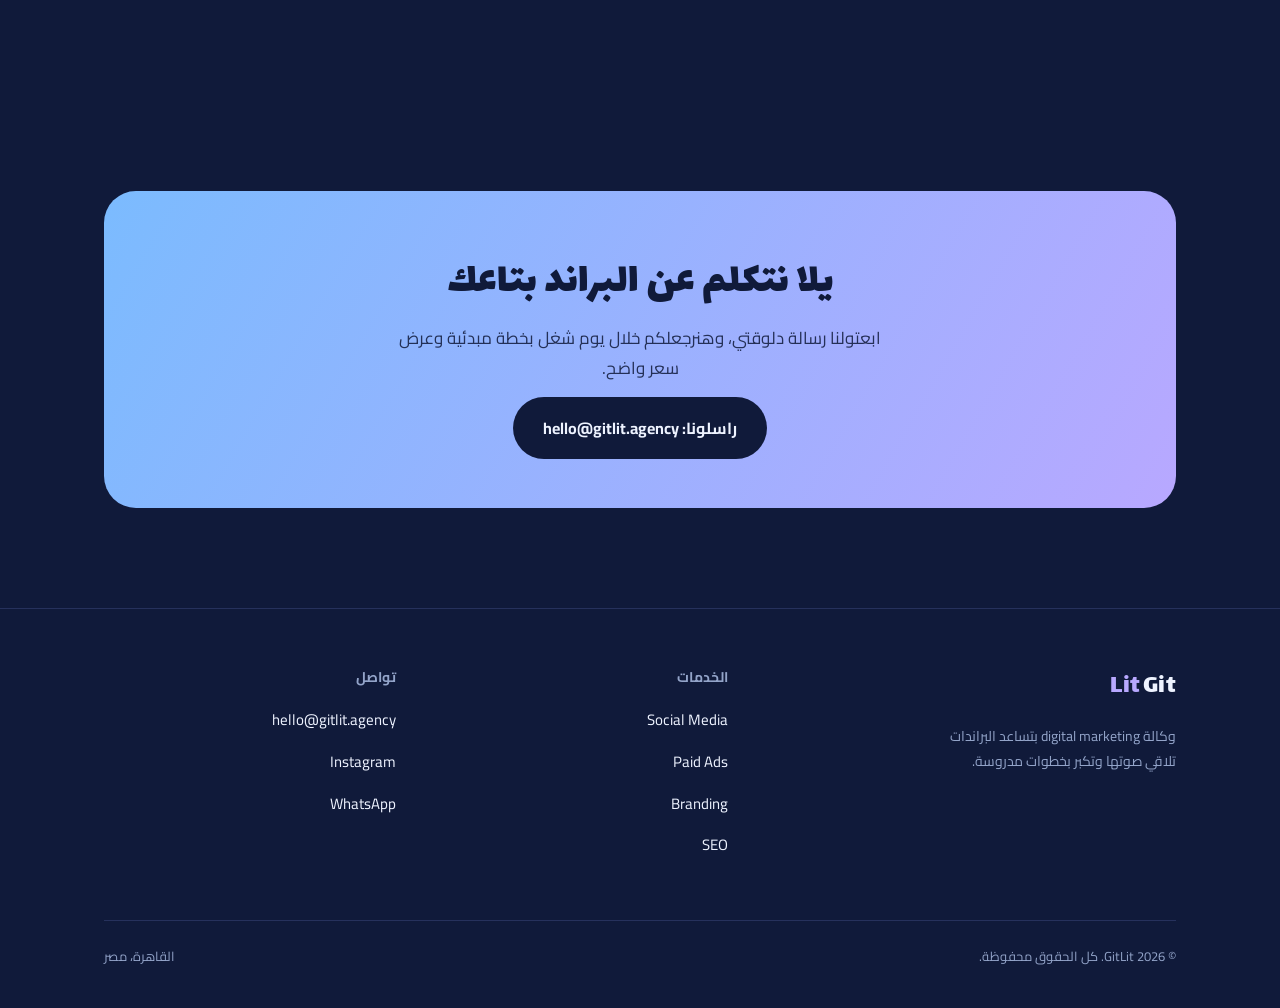
==== commit 095673f2: "Update index.html" ====
--- a/index.html
+++ b/index.html
@@ -36,16 +36,16 @@
           ><span class="pulse"></span> نستقبل مشاريع جديدة هذا الشهر</span
         >
         <h1 class="hero-title">
-          <span class="accent">حضوره</span>، مش بس بنسوّق لمشروعك، بنبني
+          مش بس بنسوّق لمشروعك، بنبني <span class="accent">حضوره</span>
         </h1>
         <p class="hero-sub">
           GITLIT هي شريكك في الـ Digital Marketing، بنساعد المشاريع تبني حضور
-          قوي، توصل لجمهورها، وتحقق نمو حقيقي. من الـ Strategy للـ Content والـ
-          Ads، بنشتغل معاك كفريق واحد، بفكر استراتيجي وتنفيذ يحقق فرق.
+          قوي، توصل لجمهورها، وتحقق نمو حقيقي. من الـ Strategy للـ Content
+          والـ&nbsp;Ads، بنشتغل معاك كفريق واحد، بفكر استراتيجي وتنفيذ يحقق فرق.
         </p>
         <div class="hero-actions">
-          <a class="btn-primary" href="#contact">ابدأ معانا</a>
-          <a class="btn-ghost" href="#pricing">شوف الباقات</a>
+          <a class="btn-primary" href="#contact">Start Your Project</a>
+          <a class="btn-ghost" href="#pricing">Explore Services</a>
         </div>
       </div>
       <div class="marquee">
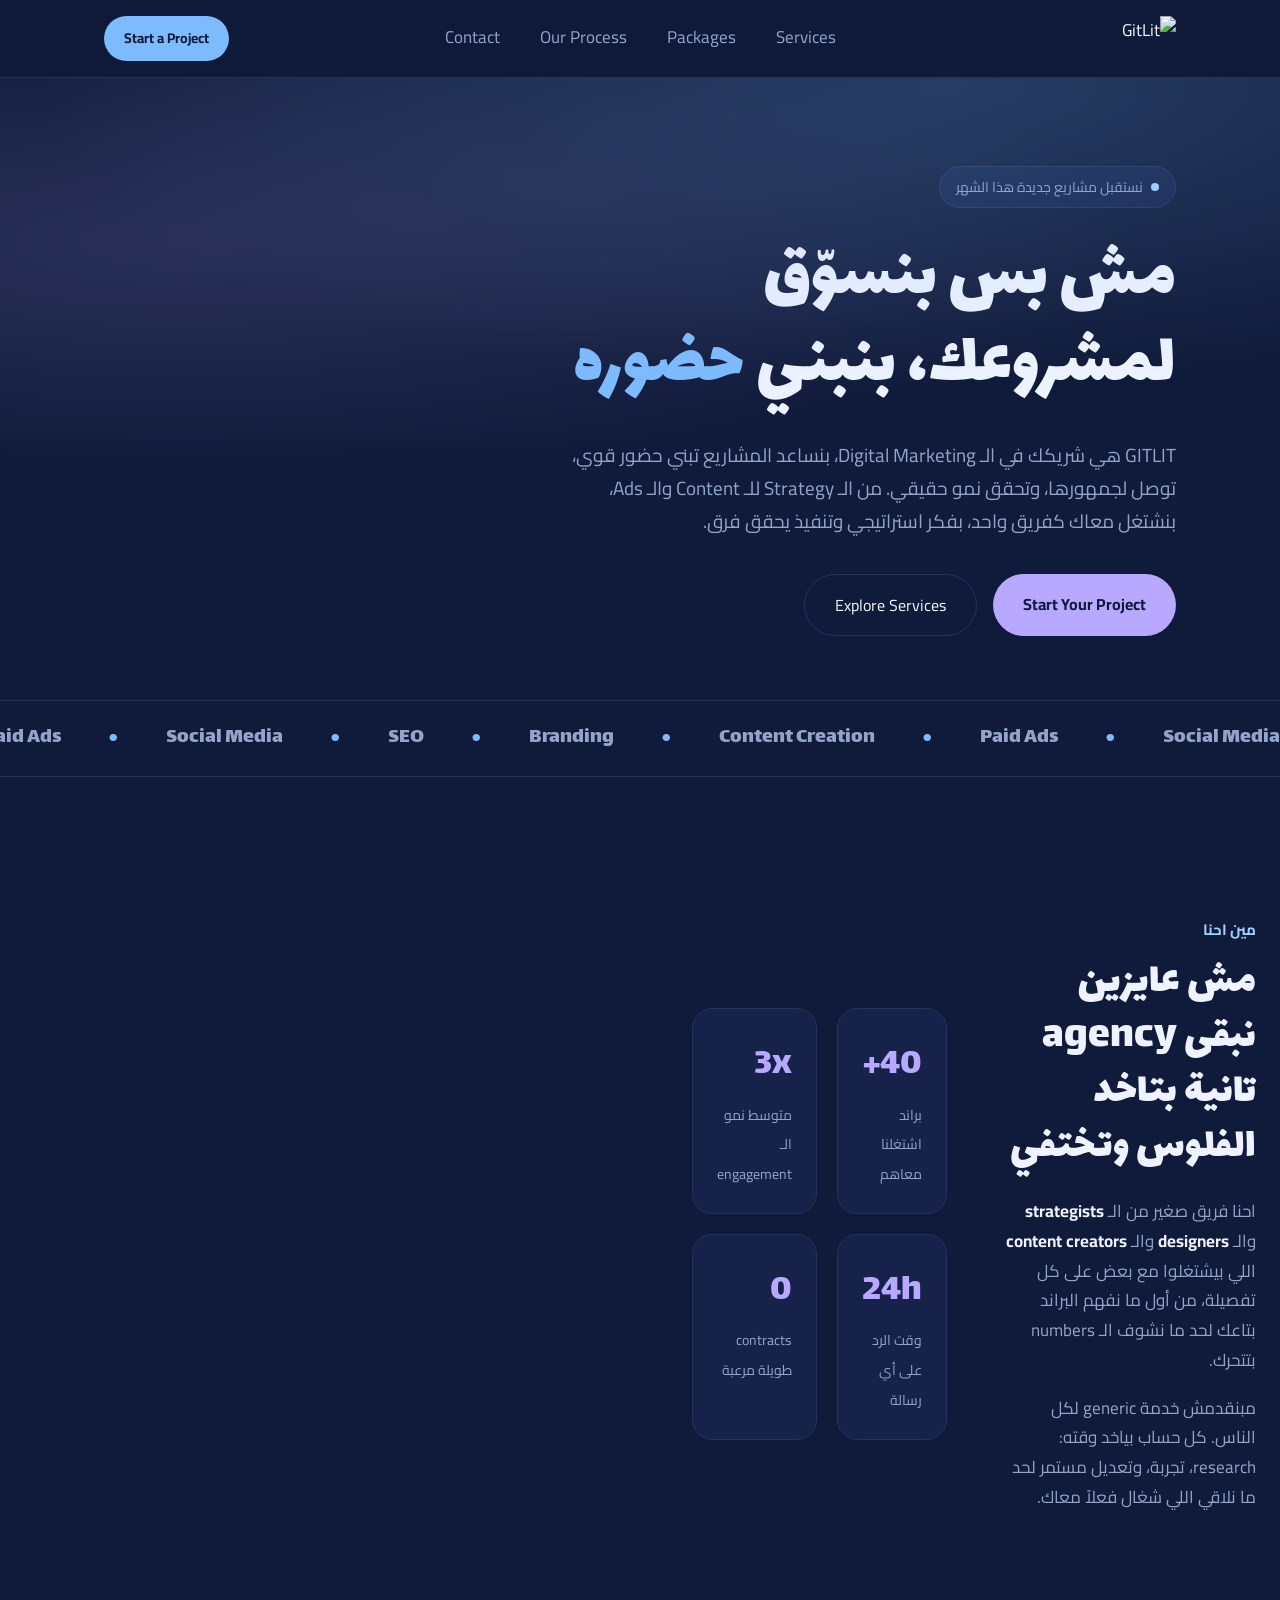
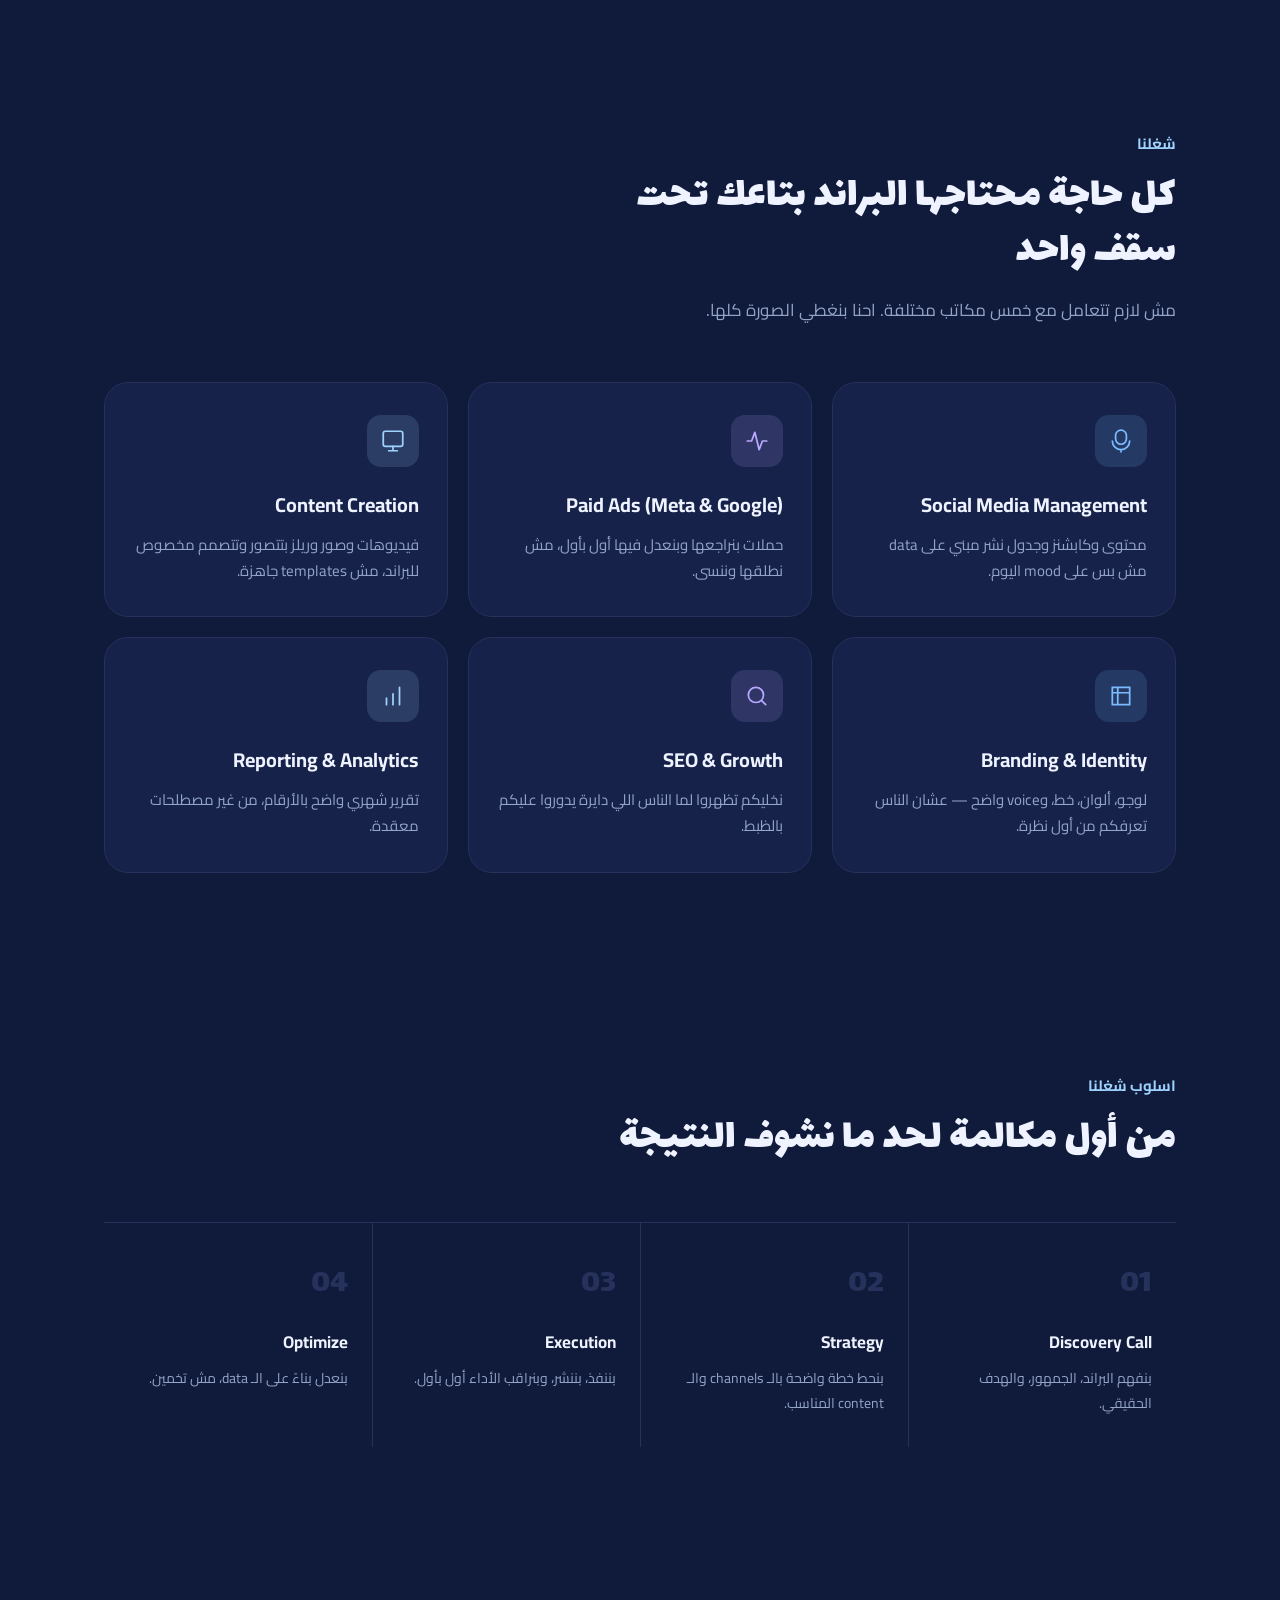
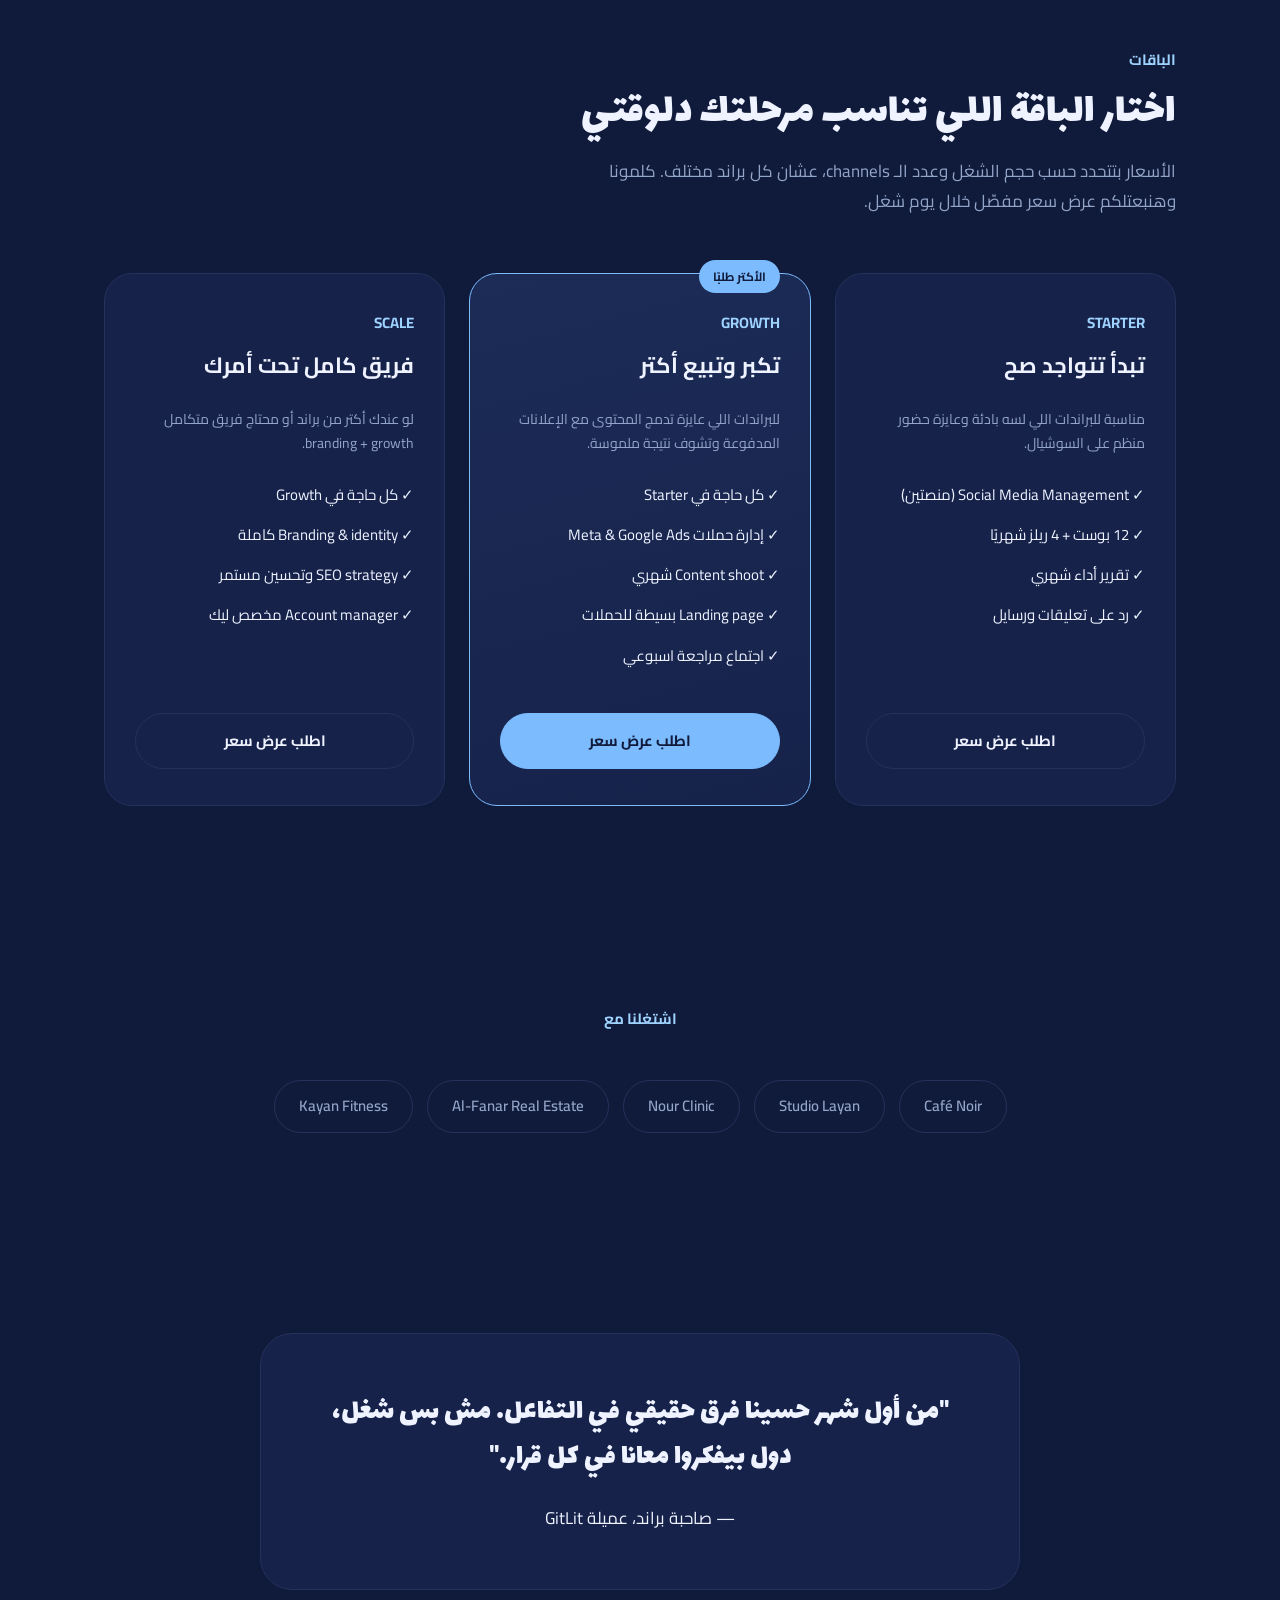
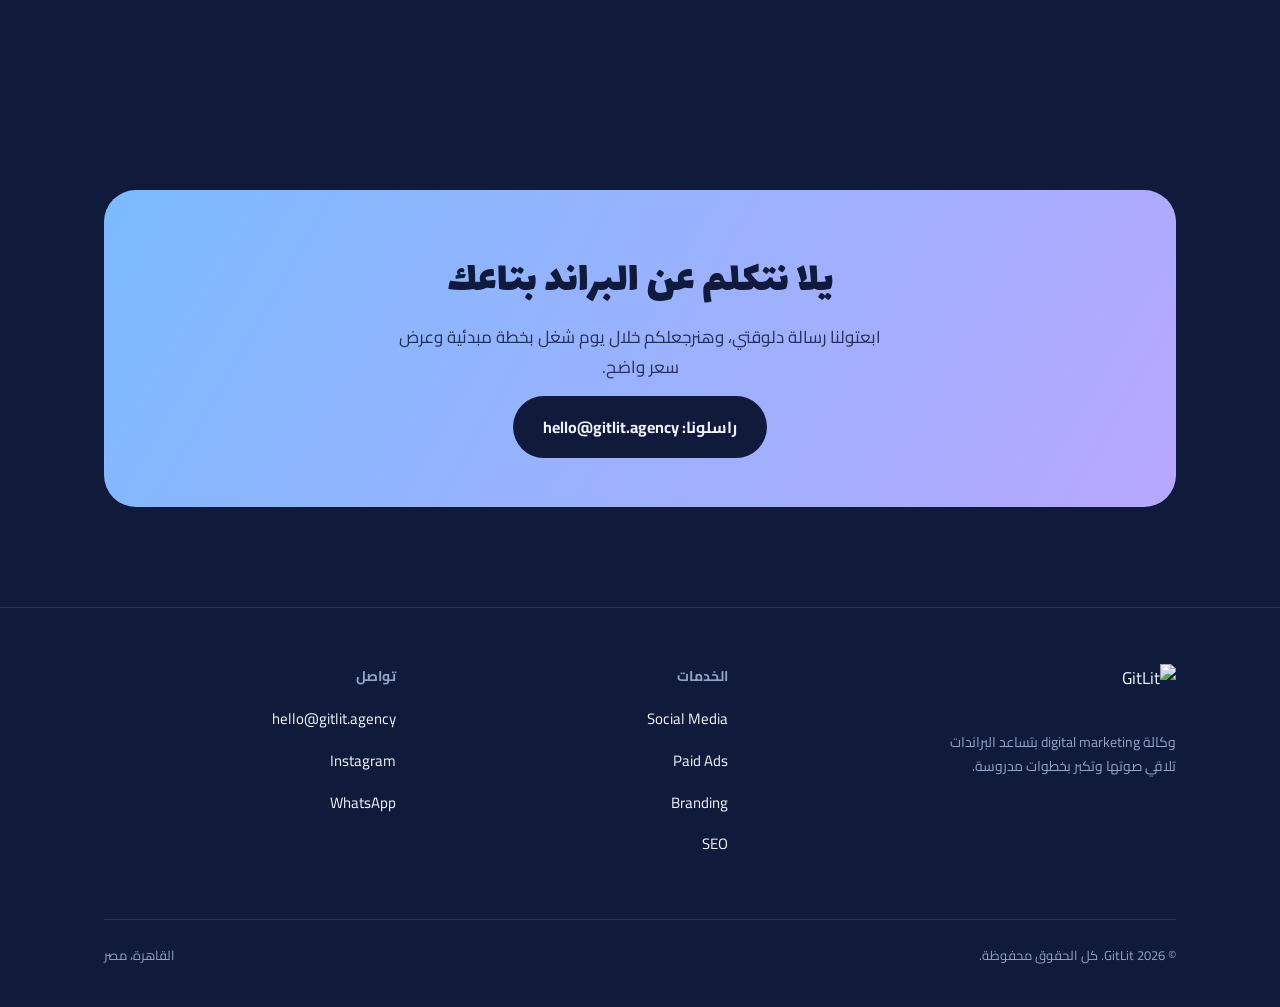
==== commit a254e118: "Replace logo text with image in header and footer Replaced logo text with an image in header and foo" ====
--- a/index.html
+++ b/index.html
@@ -18,7 +18,7 @@
   <body>
     <header class="nav">
       <div class="nav-inner wrap">
-        <div class="logo">Lit<span class="dot">Git</span></div>
+        <img class="logo-img" src="logo.png" alt="GitLit" />
         <nav class="nav-links">
           <a href="#services">Services</a>
           <a href="#pricing">Packages</a>
@@ -394,7 +394,7 @@
       <div class="wrap">
         <div class="footer-grid">
           <div class="footer-brand">
-            <div class="logo">Git<span class="dot">Lit</span></div>
+            <img class="logo-img" src="logo.png" alt="GitLit" />
             <p>
               وكالة digital marketing بتساعد البراندات تلاقي صوتها وتكبر بخطوات
               مدروسة.
--- a/style.css
+++ b/style.css
@@ -77,9 +77,10 @@
   border-bottom: 1px solid var(--line);
 }
 .nav-inner {
-  display: flex;
+  display: grid;
+  grid-template-columns: 1fr auto 1fr;
   align-items: center;
-  justify-content: space-between;
+  gap: 24px;
   padding: 16px 24px;
 }
 .logo {
@@ -89,15 +90,26 @@
   display: flex;
   align-items: baseline;
   gap: 2px;
+  justify-self: start;
 }
 .logo .dot {
   color: var(--amber);
 }
+.logo-img {
+  height: 44px;
+  width: auto;
+  display: block;
+}
+.footer-brand .logo-img {
+  height: 52px;
+}
 .nav-links {
   display: flex;
-  gap: 28px;
-  font-size: 15px;
-  color: var(--text-muted);
+  align-items: center;
+  gap: 40px;
+  font-size: 17px;
+  color: var(--text-muted);
+  justify-self: center;
 }
 .nav-links a {
   text-decoration: none;
@@ -115,6 +127,7 @@
   text-decoration: none;
   font-size: 14px;
   white-space: nowrap;
+  justify-self: end;
   transition:
     transform 0.2s ease,
     box-shadow 0.2s ease;
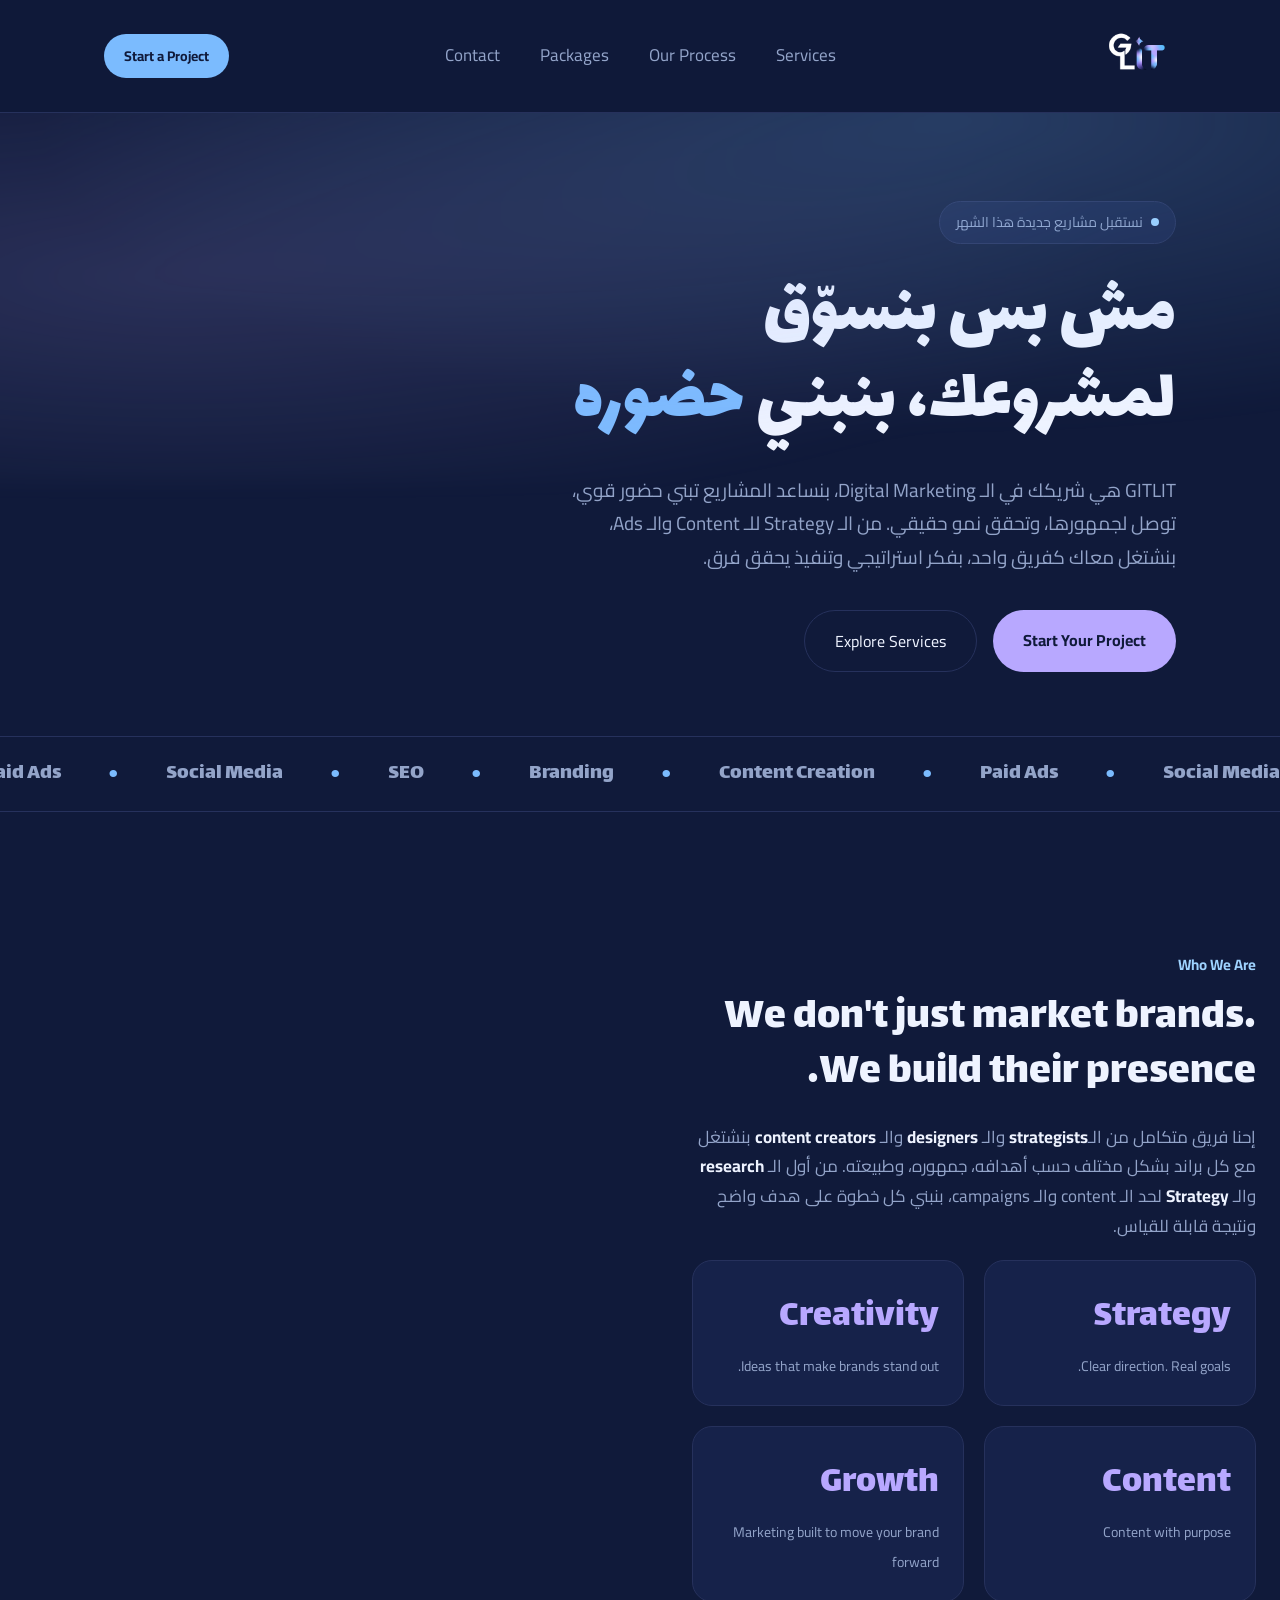
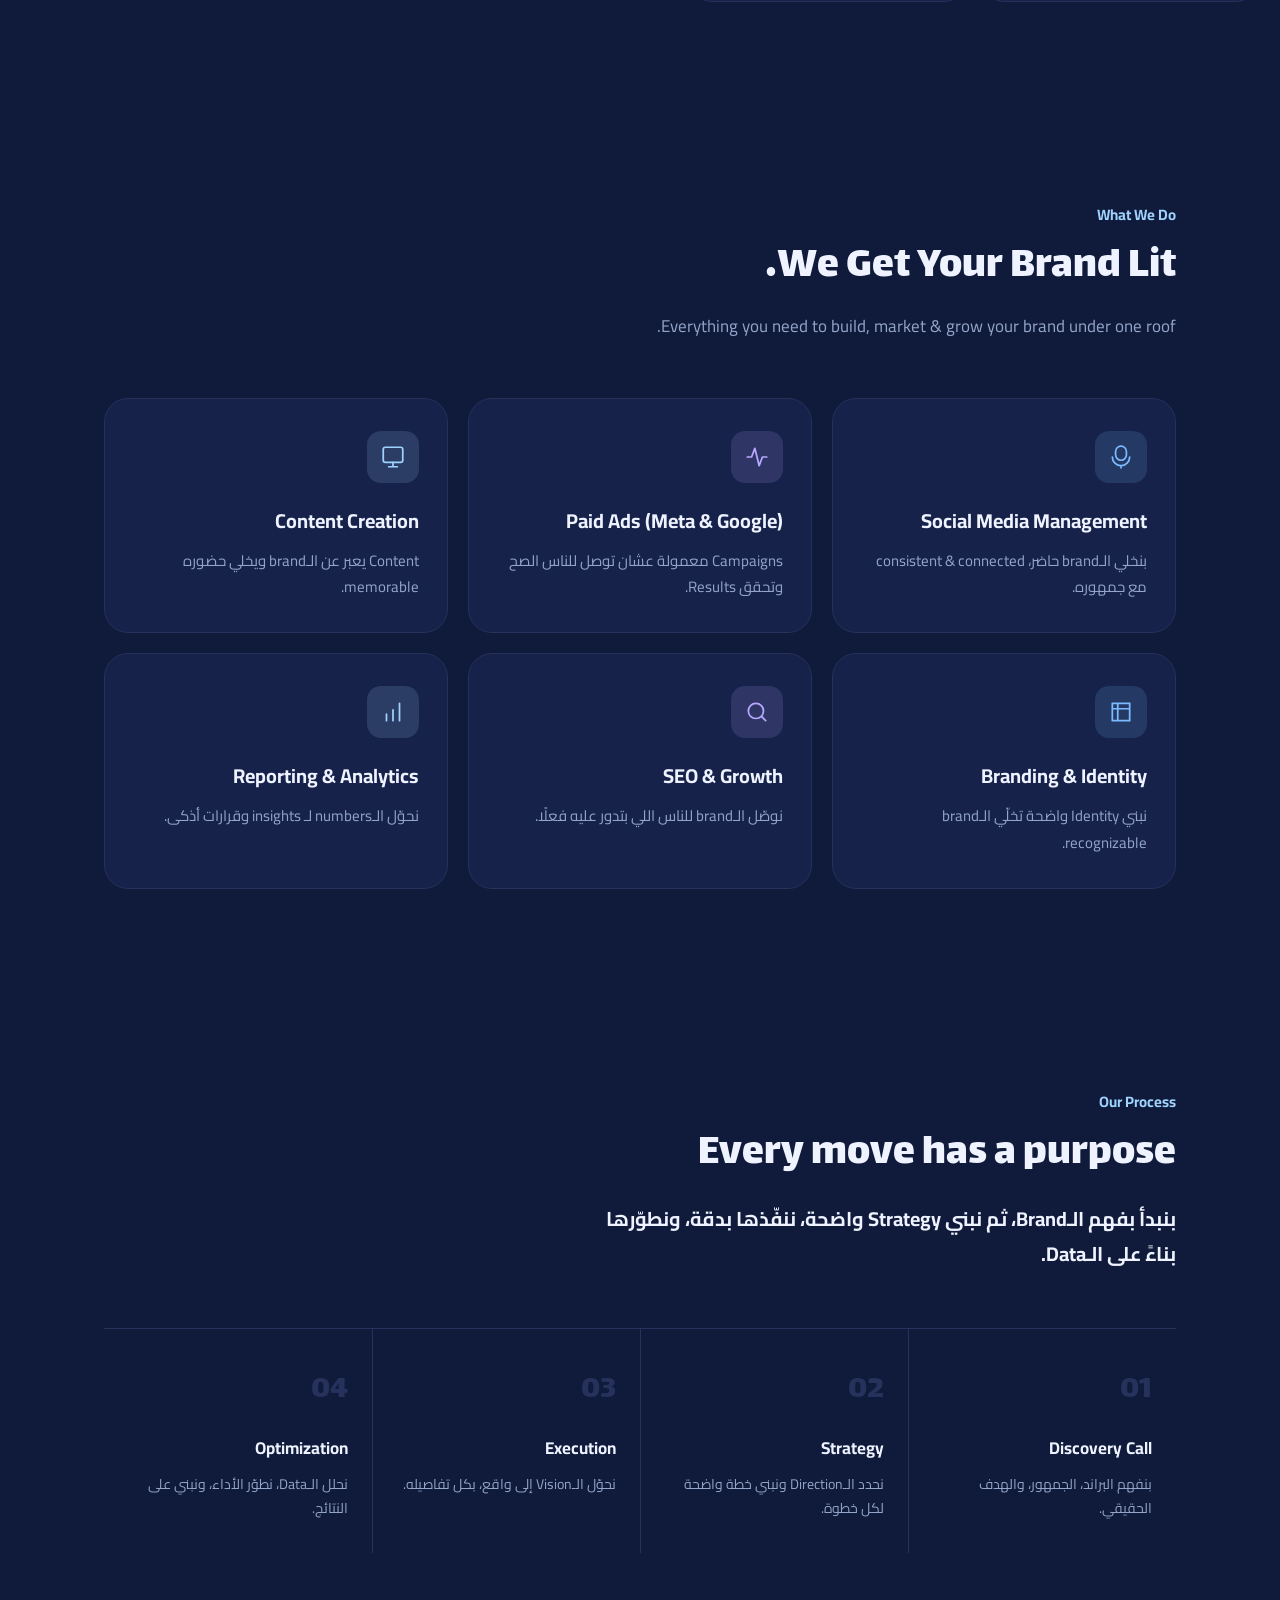
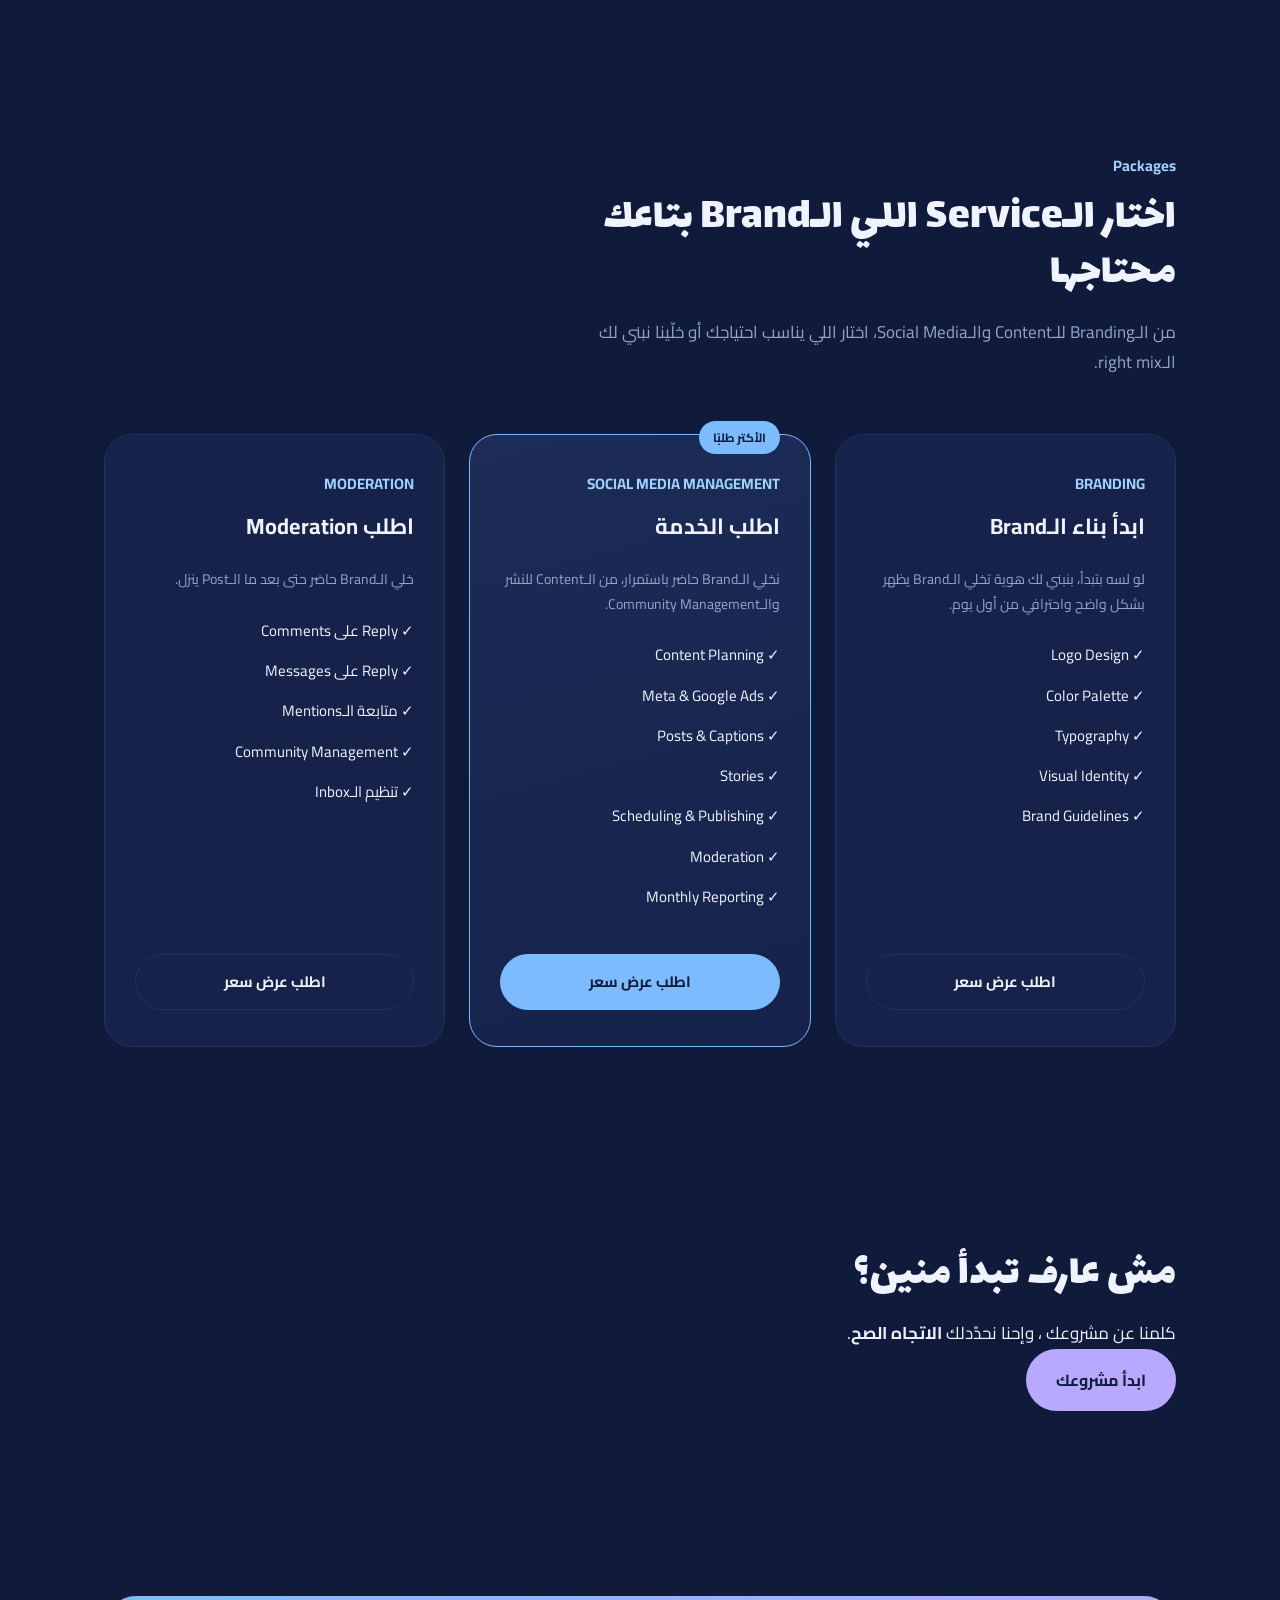
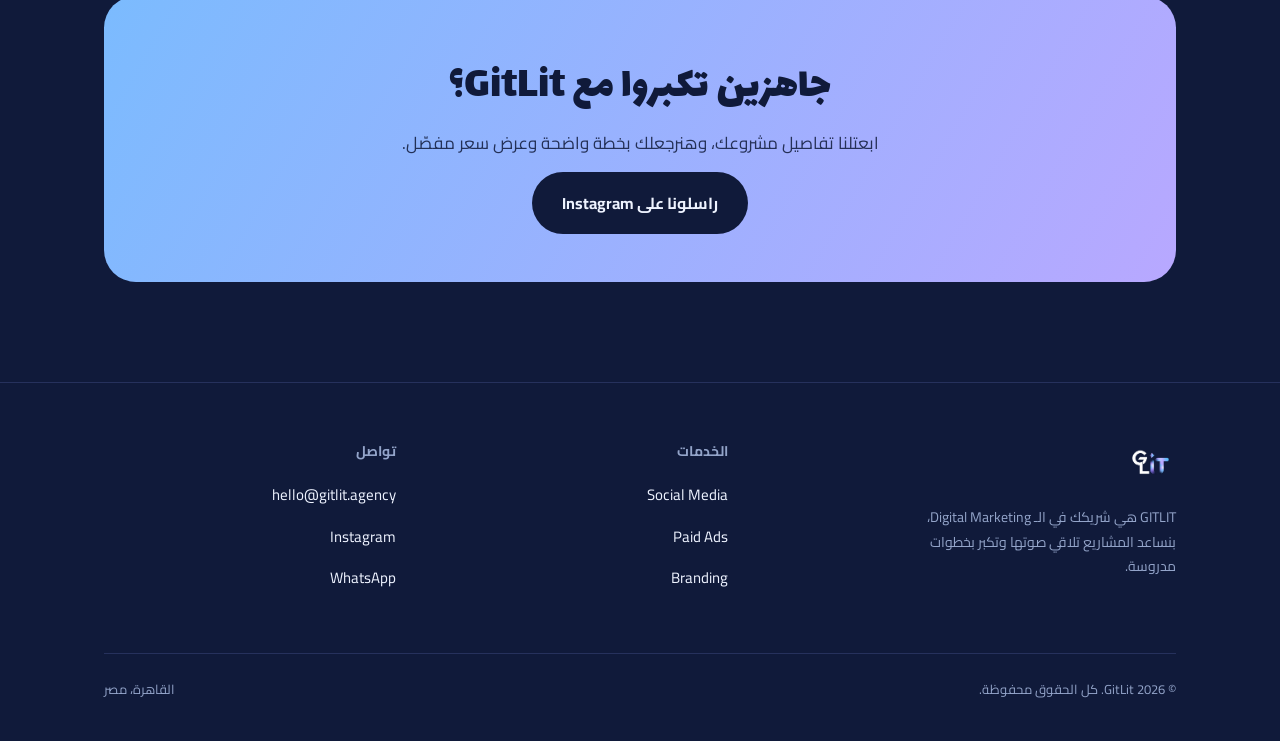
==== commit 2a257338: "Revise content and structure in index.html Updated text content and structure in index.html to impro" ====
--- a/index.html
+++ b/index.html
@@ -21,8 +21,8 @@
         <img class="logo-img" src="logo.png" alt="GitLit" />
         <nav class="nav-links">
           <a href="#services">Services</a>
+          <a href="#process">Our Process</a>
           <a href="#pricing">Packages</a>
-          <a href="#process">Our Process</a>
           <a href="#contact">Contact</a>
         </nav>
         <a class="nav-cta" href="#contact">Start a Project</a>
@@ -64,47 +64,39 @@
     </section>
 
     <section class="about" id="about">
-      <div
-        class="wrap"
-        style="
-          display: grid;
-          grid-template-columns: 1fr 1fr;
-          gap: 56px;
-          align-items: center;
-        "
-      >
+      <div class="wrap about-layout">
         <div class="about-copy">
-          <span class="section-kicker">مين احنا</span>
+          <span class="section-kicker">Who We Are</span>
           <h2 style="margin-bottom: 22px">
-            مش عايزين نبقى agency تانية بتاخد الفلوس وتختفي
+            We don't just market brands. We build their presence.
           </h2>
           <p>
-            احنا فريق صغير من الـ <strong>strategists</strong> والـ
+            إحنا فريق متكامل من الـ<strong>strategists</strong> والـ
             <strong>designers</strong> والـ
-            <strong>content creators</strong> اللي بيشتغلوا مع بعض على كل
-            تفصيلة، من أول ما نفهم البراند بتاعك لحد ما نشوف الـ numbers بتتحرك.
-          </p>
-          <p>
-            مبنقدمش خدمة generic لكل الناس. كل حساب بياخد وقته: research، تجربة،
-            وتعديل مستمر لحد ما نلاقي اللي شغال فعلاً معاك.
+            <strong>content creators</strong> بنشتغل مع كل براند بشكل مختلف حسب
+            أهدافه، جمهوره، وطبيعته. من أول الـ <strong>research</strong> والـ
+            <strong>Strategy</strong> لحد الـ content والـ campaigns، بنبني كل
+            خطوة على هدف واضح ونتيجة قابلة للقياس.
           </p>
         </div>
         <div class="stat-grid">
           <div class="stat-card">
-            <span class="stat-num">40+</span
-            ><span class="stat-label">براند اشتغلنا معاهم</span>
+            <span class="stat-num">Strategy</span>
+            <span class="stat-label">Clear direction. Real goals.</span>
           </div>
           <div class="stat-card">
-            <span class="stat-num">3x</span
-            ><span class="stat-label">متوسط نمو الـ engagement</span>
+            <span class="stat-num">Creativity</span
+            ><span class="stat-label">Ideas that make brands stand out. </span>
           </div>
           <div class="stat-card">
-            <span class="stat-num">24h</span
-            ><span class="stat-label">وقت الرد على أي رسالة</span>
+            <span class="stat-num">Content</span
+            ><span class="stat-label">Content with purpose</span>
           </div>
           <div class="stat-card">
-            <span class="stat-num">0</span
-            ><span class="stat-label">contracts طويلة مرعبة</span>
+            <span class="stat-num">Growth</span
+            ><span class="stat-label"
+              >Marketing built to move your brand forward</span
+            >
           </div>
         </div>
       </div>
@@ -113,10 +105,11 @@
     <section id="services">
       <div class="wrap">
         <div class="section-head">
-          <span class="section-kicker">شغلنا</span>
-          <h2>كل حاجة محتاجها البراند بتاعك تحت سقف واحد</h2>
+          <span class="section-kicker">What We Do</span>
+          <h2>We Get Your Brand Lit.</h2>
           <p class="section-desc">
-            مش لازم تتعامل مع خمس مكاتب مختلفة. احنا بنغطي الصورة كلها.
+            Everything you need to build, market & grow your brand under one
+            roof.
           </p>
         </div>
         <div class="services-grid">
@@ -140,7 +133,7 @@
               </svg>
             </div>
             <h3>Social Media Management</h3>
-            <p>محتوى وكابشنز وجدول نشر مبني على data مش بس على mood اليوم.</p>
+            <p>بنخلي الـbrand حاضر، consistent & connected مع جمهوره.</p>
           </div>
 
           <div class="service-card">
@@ -159,7 +152,7 @@
               </svg>
             </div>
             <h3>Paid Ads (Meta &amp; Google)</h3>
-            <p>حملات بنراجعها وبنعدل فيها أول بأول، مش نطلقها وننسى.</p>
+            <p>Campaigns معمولة عشان توصل للناس الصح وتحقق Results.</p>
           </div>
 
           <div class="service-card">
@@ -186,10 +179,7 @@
               </svg>
             </div>
             <h3>Content Creation</h3>
-            <p>
-              فيديوهات وصور وريلز بتتصور وتتصمم مخصوص للبراند، مش templates
-              جاهزة.
-            </p>
+            <p>Content يعبر عن الـbrand ويخلي حضوره memorable.</p>
           </div>
 
           <div class="service-card">
@@ -203,7 +193,7 @@
               </svg>
             </div>
             <h3>Branding &amp; Identity</h3>
-            <p>لوجو، ألوان، خط، وvoice واضح — عشان الناس تعرفكم من أول نظرة.</p>
+            <p>نبني Identity واضحة تخلّي الـbrand recognizable.</p>
           </div>
 
           <div class="service-card">
@@ -228,7 +218,7 @@
               </svg>
             </div>
             <h3>SEO &amp; Growth</h3>
-            <p>نخليكم تظهروا لما الناس اللي دايرة يدوروا عليكم بالظبط.</p>
+            <p>نوصّل الـbrand للناس اللي بتدور عليه فعلًا.</p>
           </div>
 
           <div class="service-card">
@@ -246,7 +236,7 @@
               </svg>
             </div>
             <h3>Reporting &amp; Analytics</h3>
-            <p>تقرير شهري واضح بالأرقام، من غير مصطلحات معقدة.</p>
+            <p>نحوّل الـnumbers لـ insights وقرارات أذكى.</p>
           </div>
         </div>
       </div>
@@ -255,8 +245,12 @@
     <section id="process">
       <div class="wrap">
         <div class="section-head">
-          <span class="section-kicker">اسلوب شغلنا</span>
-          <h2>من أول مكالمة لحد ما نشوف النتيجة</h2>
+          <span class="section-kicker"> Our Process </span>
+          <h2>Every move has a purpose</h2>
+          <h3>
+            بنبدأ بفهم الـBrand، ثم نبني Strategy واضحة، ننفّذها بدقة، ونطوّرها
+            بناءً على الـData.
+          </h3>
         </div>
         <div class="process">
           <div class="process-step">
@@ -267,17 +261,17 @@
           <div class="process-step">
             <span class="process-index">02</span>
             <h4>Strategy</h4>
-            <p>بنحط خطة واضحة بالـ channels والـ content المناسب.</p>
+            <p>نحدد الـDirection ونبني خطة واضحة لكل خطوة.</p>
           </div>
           <div class="process-step">
             <span class="process-index">03</span>
             <h4>Execution</h4>
-            <p>بننفذ، بننشر، وبنراقب الأداء أول بأول.</p>
+            <p>نحوّل الـVision إلى واقع، بكل تفاصيله.</p>
           </div>
           <div class="process-step">
             <span class="process-index">04</span>
-            <h4>Optimize</h4>
-            <p>بنعدل بناءً على الـ data، مش تخمين.</p>
+            <h4>Optimization</h4>
+            <p>نحلل الـData، نطوّر الأداء، ونبني على النتائج.</p>
           </div>
         </div>
       </div>
@@ -286,58 +280,61 @@
     <section id="pricing">
       <div class="wrap">
         <div class="section-head">
-          <span class="section-kicker">الباقات</span>
-          <h2>اختار الباقة اللي تناسب مرحلتك دلوقتي</h2>
+          <span class="section-kicker">Packages</span>
+          <h2>اختار الـService اللي الـBrand بتاعك محتاجها</h2>
           <p class="section-desc">
-            الأسعار بتتحدد حسب حجم الشغل وعدد الـ channels، عشان كل براند مختلف.
-            كلمونا وهنبعتلكم عرض سعر مفصّل خلال يوم شغل.
+            من الـBranding للـContent والـSocial Media، اختار اللي يناسب احتياجك
+            أو خلّينا نبني لك الـright mix.
           </p>
         </div>
         <div class="pricing-grid">
           <div class="price-card">
-            <span class="price-name">STARTER</span>
-            <div class="price-tagline">تبدأ تتواجد صح</div>
+            <span class="price-name">BRANDING</span>
+            <div class="price-tagline">ابدأ بناء الـBrand</div>
             <p class="price-desc">
-              مناسبة للبراندات اللي لسه بادئة وعايزة حضور منظم على السوشيال.
+              لو لسه بتبدأ، بنبني لك هوية تخلي الـBrand يظهر بشكل واضح واحترافي
+              من أول يوم.
             </p>
             <ul class="price-features">
-              <li>✓ Social Media Management (منصتين)</li>
-              <li>✓ 12 بوست + 4 ريلز شهريًا</li>
-              <li>✓ تقرير أداء شهري</li>
-              <li>✓ رد على تعليقات ورسايل</li>
+              <li>✓ Logo Design</li>
+              <li>✓ Color Palette</li>
+              <li>✓ Typography</li>
+              <li>✓ Visual Identity</li>
+              <li>✓ Brand Guidelines</li>
             </ul>
             <a class="price-cta" href="#contact">اطلب عرض سعر</a>
           </div>
 
           <div class="price-card featured">
             <span class="featured-tag">الأكتر طلبًا</span>
-            <span class="price-name">GROWTH</span>
-            <div class="price-tagline">تكبر وتبيع أكتر</div>
+            <span class="price-name">SOCIAL MEDIA MANAGEMENT</span>
+            <div class="price-tagline">اطلب الخدمة</div>
             <p class="price-desc">
-              للبراندات اللي عايزة تدمج المحتوى مع الإعلانات المدفوعة وتشوف
-              نتيجة ملموسة.
+              نخلي الـBrand حاضر باستمرار، من الـContent للنشر والـCommunity
+              Management.
             </p>
             <ul class="price-features">
-              <li>✓ كل حاجة في Starter</li>
-              <li>✓ إدارة حملات Meta &amp; Google Ads</li>
-              <li>✓ Content shoot شهري</li>
-              <li>✓ Landing page بسيطة للحملات</li>
-              <li>✓ اجتماع مراجعة اسبوعي</li>
+              <li>✓ Content Planning</li>
+              <li>✓ Meta &amp; Google Ads</li>
+              <li>✓ Posts & Captions</li>
+              <li>✓ Stories</li>
+              <li>✓ Scheduling & Publishing</li>
+              <li>✓ Moderation</li>
+              <li>✓ Monthly Reporting</li>
             </ul>
             <a class="price-cta" href="#contact">اطلب عرض سعر</a>
           </div>
 
           <div class="price-card">
-            <span class="price-name">SCALE</span>
-            <div class="price-tagline">فريق كامل تحت أمرك</div>
-            <p class="price-desc">
-              لو عندك أكتر من براند أو محتاج فريق متكامل branding + growth.
-            </p>
+            <span class="price-name">MODERATION</span>
+            <div class="price-tagline">اطلب Moderation</div>
+            <p class="price-desc">خلي الـBrand حاضر حتى بعد ما الـPost ينزل.</p>
             <ul class="price-features">
-              <li>✓ كل حاجة في Growth</li>
-              <li>✓ Branding &amp; identity كاملة</li>
-              <li>✓ SEO strategy وتحسين مستمر</li>
-              <li>✓ Account manager مخصص ليك</li>
+              <li>✓ Reply على Comments</li>
+              <li>✓ Reply على Messages</li>
+              <li>✓ متابعة الـMentions</li>
+              <li>✓ Community Management</li>
+              <li>✓ تنظيم الـInbox</li>
             </ul>
             <a class="price-cta" href="#contact">اطلب عرض سعر</a>
           </div>
@@ -345,32 +342,15 @@
       </div>
     </section>
 
-    <section>
-      <div class="wrap">
-        <div
-          class="section-head"
-          style="text-align: center; margin: 0 auto 48px"
-        >
-          <span class="section-kicker">اشتغلنا مع</span>
-        </div>
-        <div class="clients-strip">
-          <div class="client-chip">Café Noir</div>
-          <div class="client-chip">Studio Layan</div>
-          <div class="client-chip">Nour Clinic</div>
-          <div class="client-chip">Al-Fanar Real Estate</div>
-          <div class="client-chip">Kayan Fitness</div>
-        </div>
-      </div>
-    </section>
-
-    <section>
-      <div class="wrap">
-        <div class="testimonial">
-          <blockquote>
-            "من أول شهر حسينا فرق حقيقي في التفاعل. مش بس شغل، دول بيفكروا معانا
-            في كل قرار."
-          </blockquote>
-          — صاحبة براند، عميلة GitLit
+    <section class="guide-section">
+      <div class="wrap">
+        <div class="guide-block">
+          <h2 class="guide-title">مش عارف تبدأ منين؟</h2>
+          <p class="guide-text">
+            كلمنا عن مشروعك ، وإحنا نحدّدلك
+            <strong>الاتجاه الصح</strong>.
+          </p>
+          <a class="btn-primary guide-cta" href="#contact">ابدأ مشروعك</a>
         </div>
       </div>
     </section>
@@ -378,13 +358,14 @@
     <section id="contact">
       <div class="wrap">
         <div class="cta-block">
-          <h2>يلا نتكلم عن البراند بتاعك</h2>
-          <p>
-            ابعتولنا رسالة دلوقتي، وهنرجعلكم خلال يوم شغل بخطة مبدئية وعرض سعر
-            واضح.
-          </p>
-          <a class="btn-primary" href="mailto:hello@gitlit.agency"
-            >راسلونا: hello@gitlit.agency</a
+          <h2>جاهزين تكبروا مع GitLit؟</h2>
+          <p>ابعتلنا تفاصيل مشروعك، وهنرجعلك بخطة واضحة وعرض سعر مفصّل.</p>
+          <a
+            class="btn-primary"
+            href="https://www.instagram.com/git_lit.eg?stkn=MTg5Zm1vbDNrZGNnaA=="
+            target="_blank"
+            rel="noopener noreferrer"
+            >راسلونا على Instagram</a
           >
         </div>
       </div>
@@ -396,8 +377,8 @@
           <div class="footer-brand">
             <img class="logo-img" src="logo.png" alt="GitLit" />
             <p>
-              وكالة digital marketing بتساعد البراندات تلاقي صوتها وتكبر بخطوات
-              مدروسة.
+              GITLIT هي شريكك في الـ Digital Marketing، بنساعد المشاريع تلاقي
+              صوتها وتكبر بخطوات مدروسة.
             </p>
           </div>
           <div class="footer-col">
@@ -406,7 +387,7 @@
               <li><a href="#services">Social Media</a></li>
               <li><a href="#services">Paid Ads</a></li>
               <li><a href="#services">Branding</a></li>
-              <li><a href="#services">SEO</a></li>
+              <!-- <li><a href="#services">SEO</a></li> -->
             </ul>
           </div>
           <div class="footer-col">
@@ -415,7 +396,14 @@
               <li>
                 <a href="mailto:hello@gitlit.agency">hello@gitlit.agency</a>
               </li>
-              <li><a href="#">Instagram</a></li>
+              <li>
+                <a
+                  href="https://www.instagram.com/git_lit.eg?stkn=MTg5Zm1vbDNrZGNnaA=="
+                  target="_blank"
+                  rel="noopener noreferrer"
+                  >Instagram</a
+                >
+              </li>
               <li><a href="#">WhatsApp</a></li>
             </ul>
           </div>
@@ -426,5 +414,31 @@
         </div>
       </div>
     </footer>
+
+    <script>
+      document.addEventListener("DOMContentLoaded", () => {
+        const sections = document.querySelectorAll("section");
+
+        const observer = new IntersectionObserver(
+          (entries) => {
+            entries.forEach((entry) => {
+              if (entry.isIntersecting) {
+                sections.forEach((s) => s.classList.remove("is-visible"));
+                entry.target.classList.add("is-visible");
+              }
+            });
+          },
+          {
+            threshold: 0.3,
+            rootMargin: "-20% 0px -20% 0px",
+          },
+        );
+
+        sections.forEach((section, index) => {
+          if (index === 0) section.classList.add("is-visible");
+          observer.observe(section);
+        });
+      });
+    </script>
   </body>
 </html>
--- a/style.css
+++ b/style.css
@@ -66,6 +66,40 @@
   color: inherit;
 }
 
+/* ---------- SCROLL REVEAL ---------- */
+/* Sections fade + rise in when they enter the viewport, and fade back
+   out when they leave it, so passing a section makes it disappear and
+   the next one appear. */
+.reveal {
+  opacity: 0;
+  transform: translateY(36px);
+  transition:
+    opacity 0.7s ease,
+    transform 0.7s ease;
+  will-change: opacity, transform;
+}
+.reveal.is-visible {
+  opacity: 1;
+  transform: translateY(0);
+}
+/* Hero should feel present immediately rather than sliding up on load */
+.reveal-hero {
+  transform: translateY(16px);
+  transition:
+    opacity 0.6s ease,
+    transform 0.6s ease;
+}
+@media (prefers-reduced-motion: reduce) {
+  html {
+    scroll-behavior: auto;
+  }
+  .reveal {
+    opacity: 1 !important;
+    transform: none !important;
+    transition: none !important;
+  }
+}
+
 /* ---------- NAV ---------- */
 header.nav {
   position: sticky;
@@ -96,7 +130,7 @@
   color: var(--amber);
 }
 .logo-img {
-  height: 44px;
+  height: 80px;
   width: auto;
   display: block;
 }
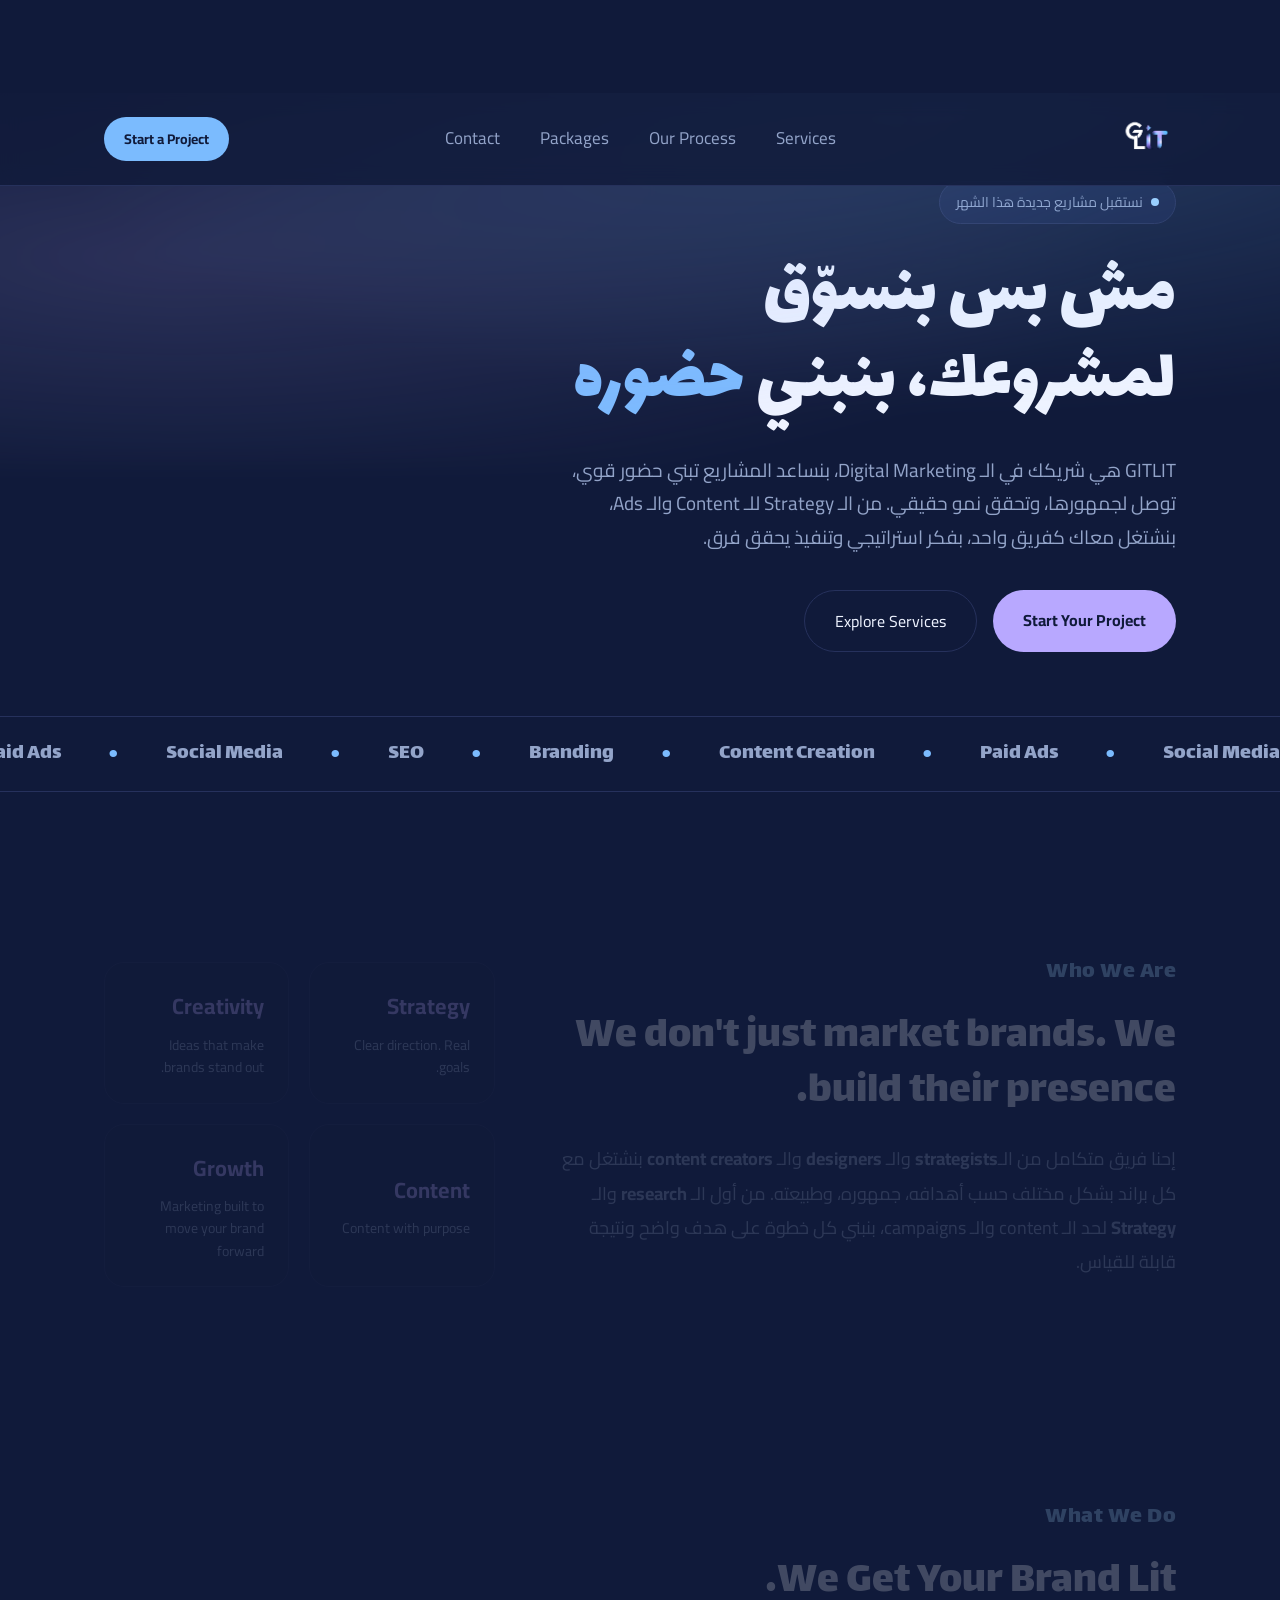
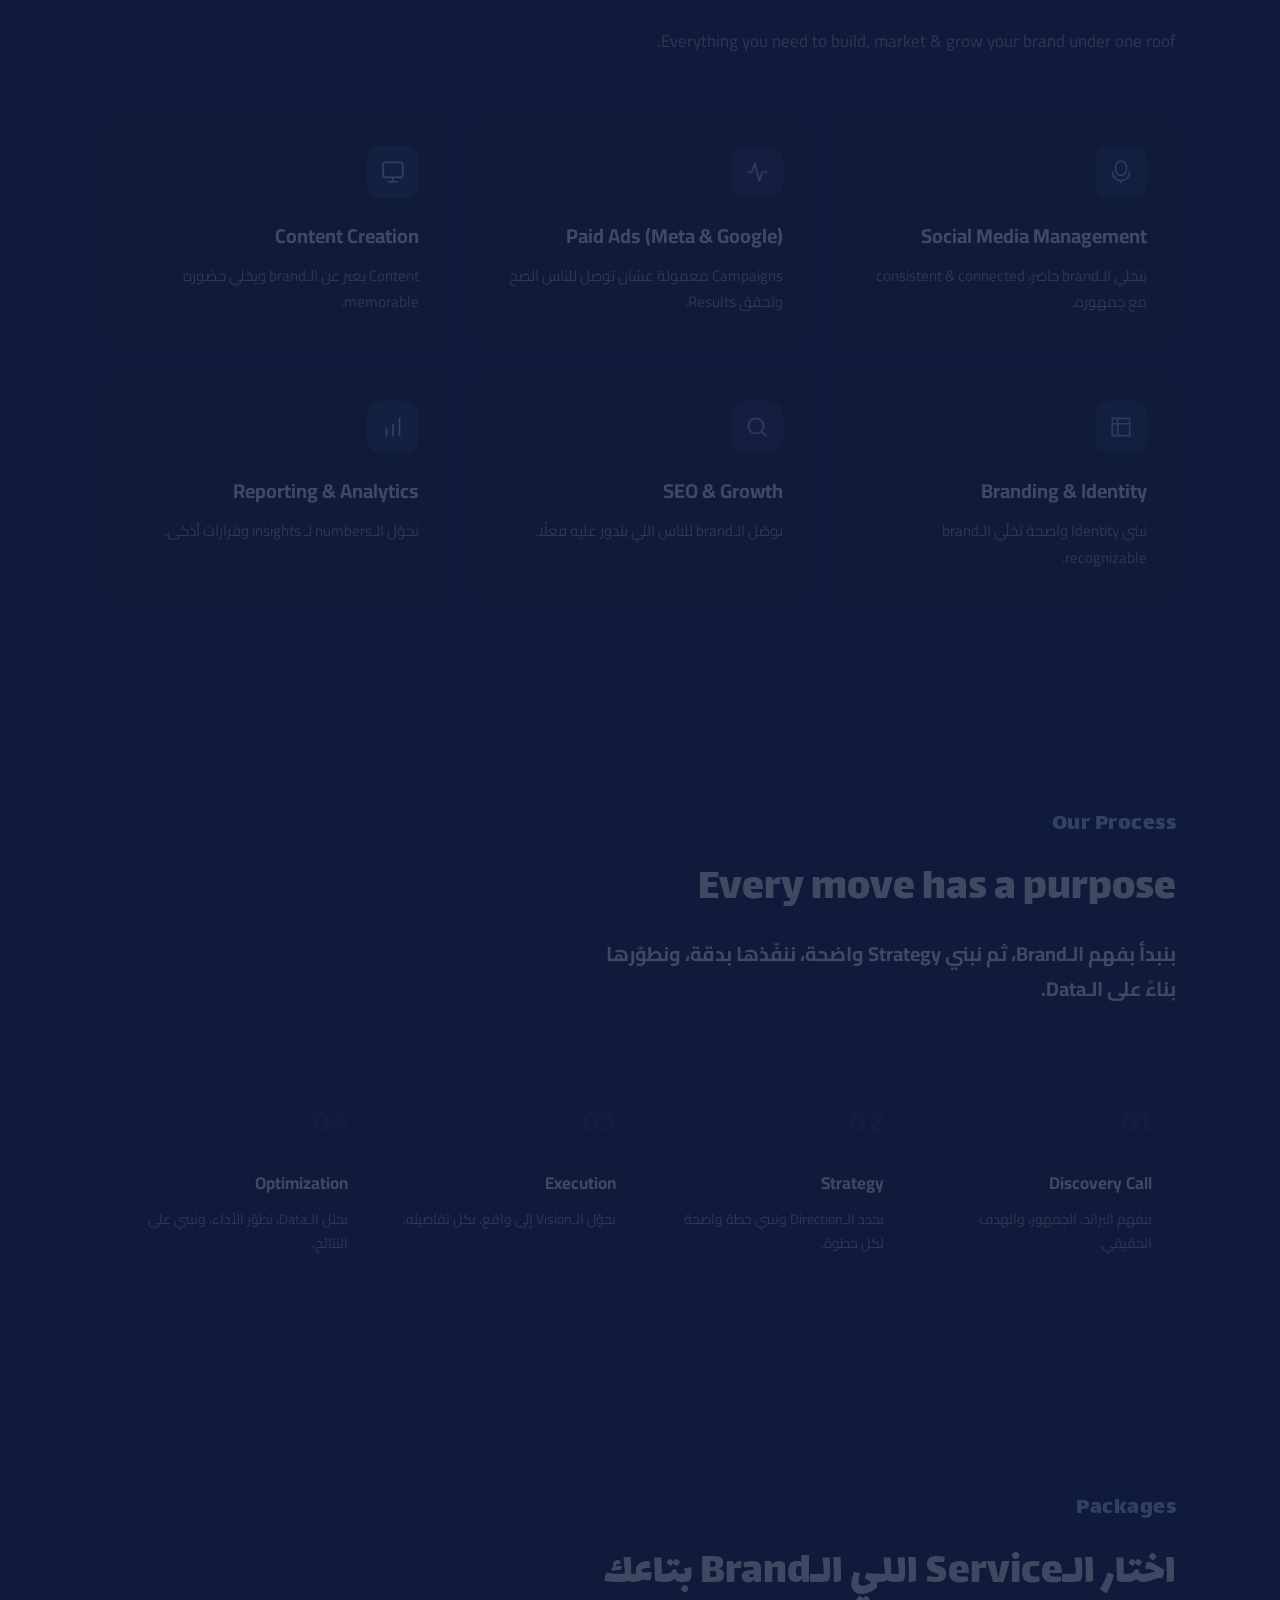
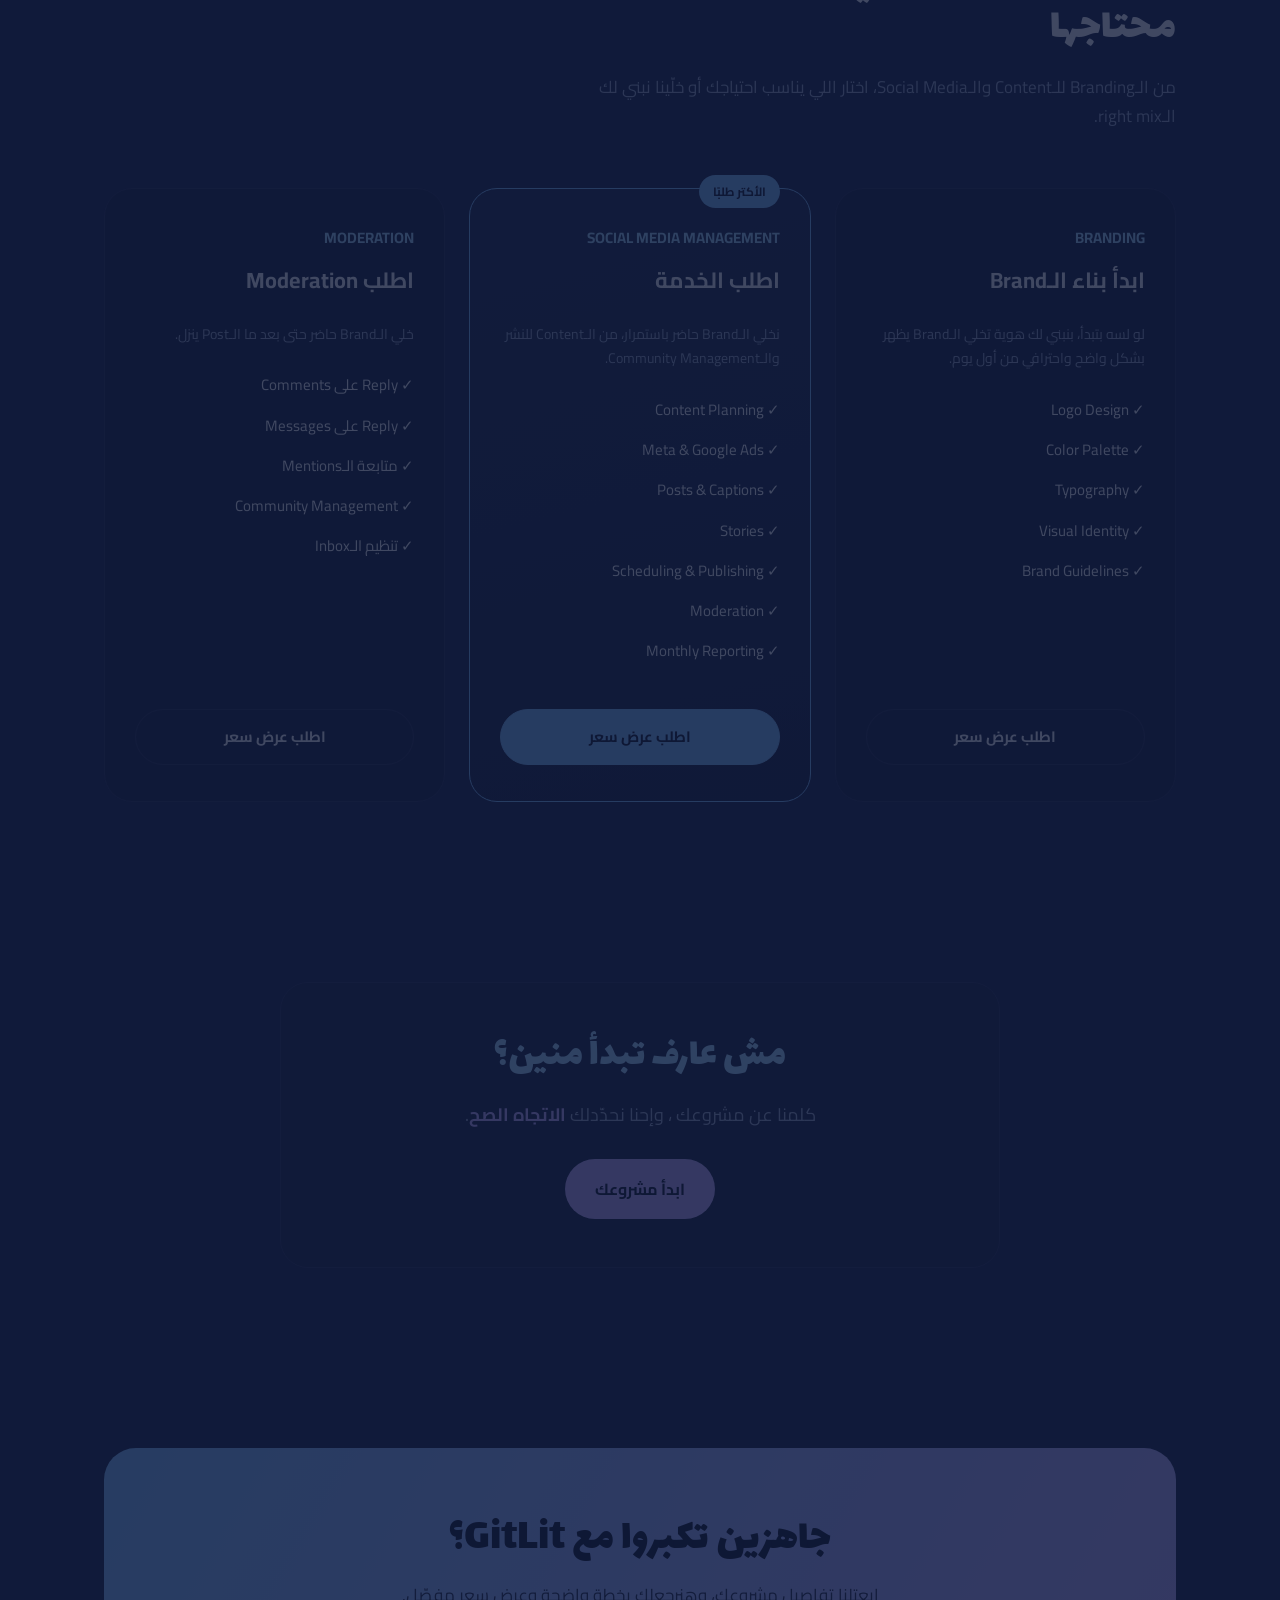
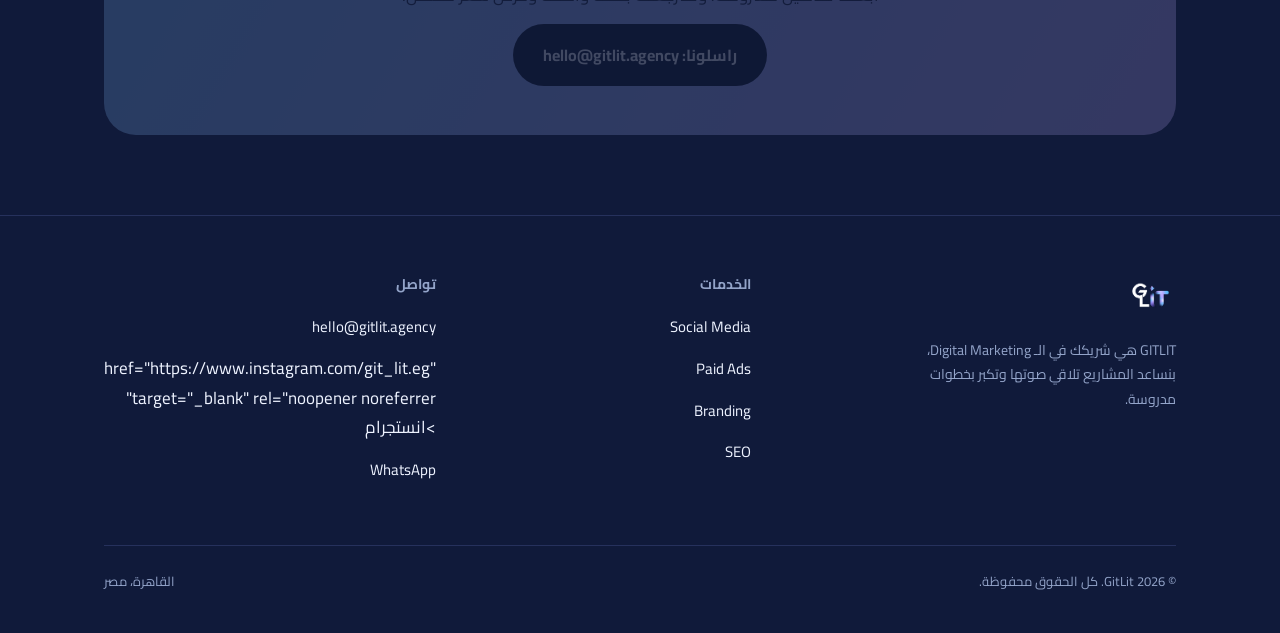
==== commit e1a0eef5: "Update contact links and services in index.html Removed Instagram link and replaced it with an email" ====
--- a/index.html
+++ b/index.html
@@ -7,6 +7,14 @@
       content="width=device-width, initial-scale=1, viewport-fit=cover"
     />
     <title>GitLit — Digital Marketing Agency</title>
+    <script>
+      if ("scrollRestoration" in history) {
+        history.scrollRestoration = "manual";
+      }
+      window.addEventListener("load", function () {
+        window.scrollTo(0, 0);
+      });
+    </script>
     <link rel="preconnect" href="https://fonts.googleapis.com" />
     <link rel="preconnect" href="https://fonts.gstatic.com" crossorigin />
     <link
@@ -360,12 +368,8 @@
         <div class="cta-block">
           <h2>جاهزين تكبروا مع GitLit؟</h2>
           <p>ابعتلنا تفاصيل مشروعك، وهنرجعلك بخطة واضحة وعرض سعر مفصّل.</p>
-          <a
-            class="btn-primary"
-            href="https://www.instagram.com/git_lit.eg?stkn=MTg5Zm1vbDNrZGNnaA=="
-            target="_blank"
-            rel="noopener noreferrer"
-            >راسلونا على Instagram</a
+          <a class="btn-primary" href="mailto:hello@gitlit.agency"
+            >راسلونا: hello@gitlit.agency</a
           >
         </div>
       </div>
@@ -387,7 +391,7 @@
               <li><a href="#services">Social Media</a></li>
               <li><a href="#services">Paid Ads</a></li>
               <li><a href="#services">Branding</a></li>
-              <!-- <li><a href="#services">SEO</a></li> -->
+              <li><a href="#services">SEO</a></li>
             </ul>
           </div>
           <div class="footer-col">
@@ -397,11 +401,11 @@
                 <a href="mailto:hello@gitlit.agency">hello@gitlit.agency</a>
               </li>
               <li>
-                <a
-                  href="https://www.instagram.com/git_lit.eg?stkn=MTg5Zm1vbDNrZGNnaA=="
+                
+                  href="https://www.instagram.com/git_lit.eg"
                   target="_blank"
                   rel="noopener noreferrer"
-                  >Instagram</a
+                  >انستجرام</a
                 >
               </li>
               <li><a href="#">WhatsApp</a></li>
@@ -414,31 +418,5 @@
         </div>
       </div>
     </footer>
-
-    <script>
-      document.addEventListener("DOMContentLoaded", () => {
-        const sections = document.querySelectorAll("section");
-
-        const observer = new IntersectionObserver(
-          (entries) => {
-            entries.forEach((entry) => {
-              if (entry.isIntersecting) {
-                sections.forEach((s) => s.classList.remove("is-visible"));
-                entry.target.classList.add("is-visible");
-              }
-            });
-          },
-          {
-            threshold: 0.3,
-            rootMargin: "-20% 0px -20% 0px",
-          },
-        );
-
-        sections.forEach((section, index) => {
-          if (index === 0) section.classList.add("is-visible");
-          observer.observe(section);
-        });
-      });
-    </script>
   </body>
 </html>
--- a/style.css
+++ b/style.css
@@ -41,6 +41,7 @@
 html {
   scroll-padding-top: env(safe-area-inset-top, 0px);
   scroll-behavior: smooth;
+  scroll-snap-type: y proximity;
 }
 * {
   box-sizing: border-box;
@@ -98,6 +99,12 @@
     transform: none !important;
     transition: none !important;
   }
+  section {
+    opacity: 1 !important;
+    filter: none !important;
+    transform: none !important;
+    transition: none !important;
+  }
 }
 
 /* ---------- NAV ---------- */
@@ -130,7 +137,7 @@
   color: var(--amber);
 }
 .logo-img {
-  height: 80px;
+  height: 60px;
   width: auto;
   display: block;
 }
@@ -340,6 +347,26 @@
 
 section {
   padding: 100px 0;
+  scroll-snap-align: start;
+  opacity: 0.3;
+  filter: brightness(0.75);
+  transform: translateY(20px);
+  transition:
+    opacity 0.8s ease,
+    filter 0.8s ease,
+    transform 0.8s ease;
+}
+
+section.is-visible {
+  opacity: 1;
+  filter: brightness(1);
+  transform: translateY(0);
+}
+
+section.hero {
+  opacity: 1;
+  filter: brightness(1);
+  transform: none;
 }
 .section-head {
   max-width: 60ch;
@@ -347,9 +374,11 @@
 }
 .section-kicker {
   color: var(--mint);
-  font-size: 15px;
-  font-weight: 700;
-  margin-bottom: 12px;
+  font-family: var(--font-display);
+  font-size: 24px;
+  font-weight: 400;
+  letter-spacing: 0.5px;
+  margin-bottom: 16px;
   display: block;
 }
 h2 {
@@ -365,48 +394,76 @@
 }
 
 /* ---------- ABOUT ---------- */
-.about {
+/* ---------- ABOUT ---------- */
+.about-layout {
   display: grid;
-  grid-template-columns: 1fr 1fr;
+  grid-template-columns: minmax(0, 1.6fr) minmax(280px, 1fr);
   gap: 56px;
   align-items: center;
 }
+
+.about-copy {
+  min-width: 0; /* يمنع انضغاط النص */
+}
+
+.about-copy h2 {
+  max-width: none; /* شيل أي max-width ضيق زي 22ch */
+  margin-bottom: 22px;
+}
+
 .about-copy p {
   color: var(--text-muted);
-  font-size: 17px;
+  font-size: 18px;
+  line-height: 1.9;
   margin: 0 0 18px;
 }
-.about-copy strong {
-  color: var(--text);
-  font-weight: 700;
-}
+
 .stat-grid {
   display: grid;
   grid-template-columns: 1fr 1fr;
   gap: 20px;
-}
+  justify-self: center; /* يوسط المربعات في عمودها */
+  align-self: center;
+  width: min(100%, 460px);
+  margin-inline: auto; /* يوسطها في نص الصفحة */
+}
+
 .stat-card {
   background: var(--bg-panel);
   border: 1px solid var(--line);
   border-radius: 20px;
   padding: 24px;
-}
+  min-height: 140px;
+  display: flex;
+  flex-direction: column;
+  justify-content: center;
+}
+
 .stat-num {
-  font-family: var(--font-display);
-  font-size: 38px;
+  font-family: var(--font-body);
+  font-weight: 700;
+  font-size: 22px;
   color: var(--amber);
   display: block;
-}
+  margin-bottom: 8px;
+}
+
 .stat-label {
   color: var(--text-muted);
   font-size: 14px;
-}
+  line-height: 1.6;
+}
+
 @media (max-width: 820px) {
-  .about {
+  .about-layout {
     grid-template-columns: 1fr;
   }
-}
-
+
+  .stat-grid {
+    width: min(100%, 520px);
+    margin-inline: auto;
+  }
+}
 /* ---------- SERVICES ---------- */
 .services-grid {
   display: grid;
@@ -610,7 +667,53 @@
   font-size: 15px;
   font-weight: 600;
 }
-
+/* ---------- GUIDE / HELP ---------- */
+.guide-section {
+  padding: 80px 0;
+}
+
+.guide-block {
+  max-width: 720px;
+  margin: 0 auto;
+  text-align: center;
+  background: var(--bg-panel);
+  border: 1px solid var(--line);
+  border-radius: 28px;
+  padding: 48px 40px;
+}
+
+.guide-title {
+  font-family: var(--font-display);
+  font-size: clamp(28px, 4vw, 40px);
+  color: var(--mint);
+  margin: 0 0 16px;
+  line-height: 1.3;
+}
+
+.guide-text {
+  color: var(--text-muted);
+  font-size: 18px;
+  line-height: 1.8;
+  margin: 0 auto 28px;
+  max-width: 48ch;
+}
+
+.guide-text strong {
+  color: var(--amber);
+  font-weight: 700;
+}
+
+.guide-cta {
+  display: inline-block;
+}
+
+@media (max-width: 600px) {
+  .guide-block {
+    padding: 36px 24px;
+  }
+}
+
+/* ---------- TESTIMONIAL ---------- */
 /* ---------- TESTIMONIAL ---------- */
 .testimonial {
   background: var(--bg-panel);
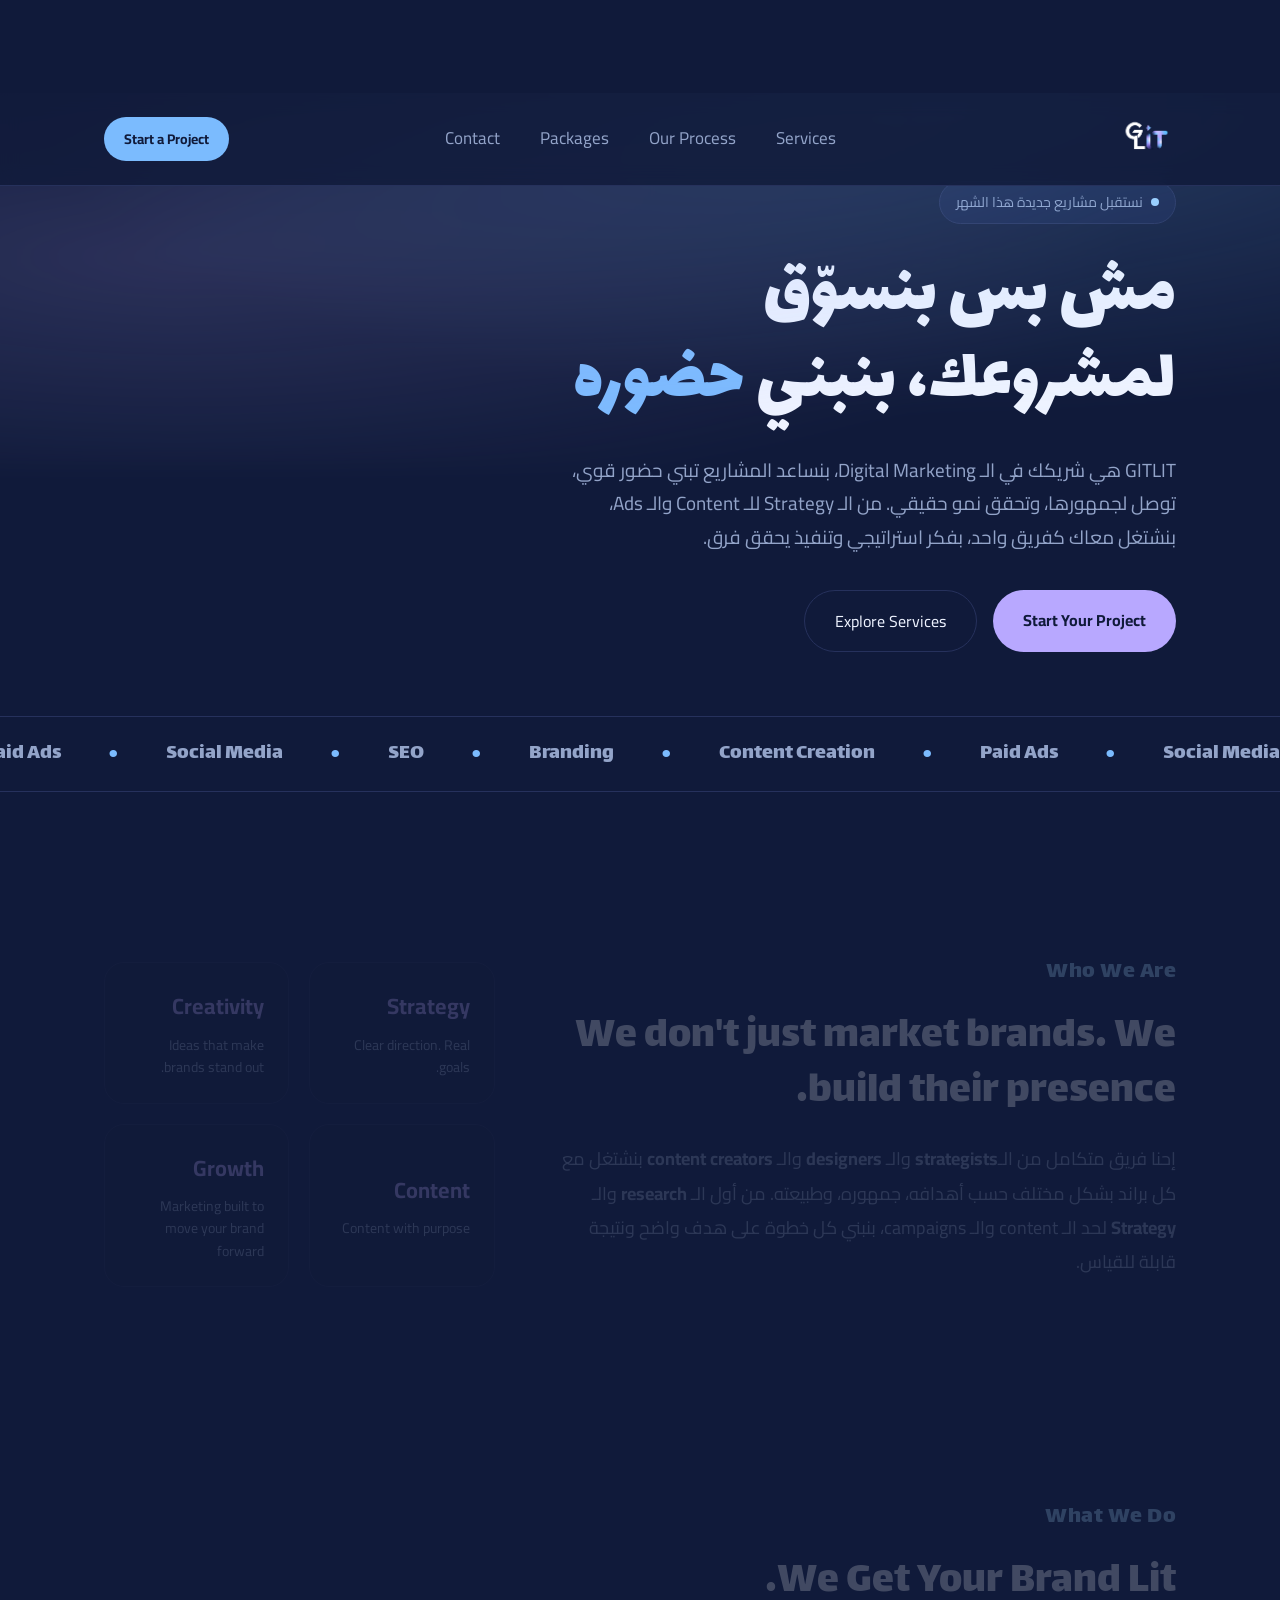
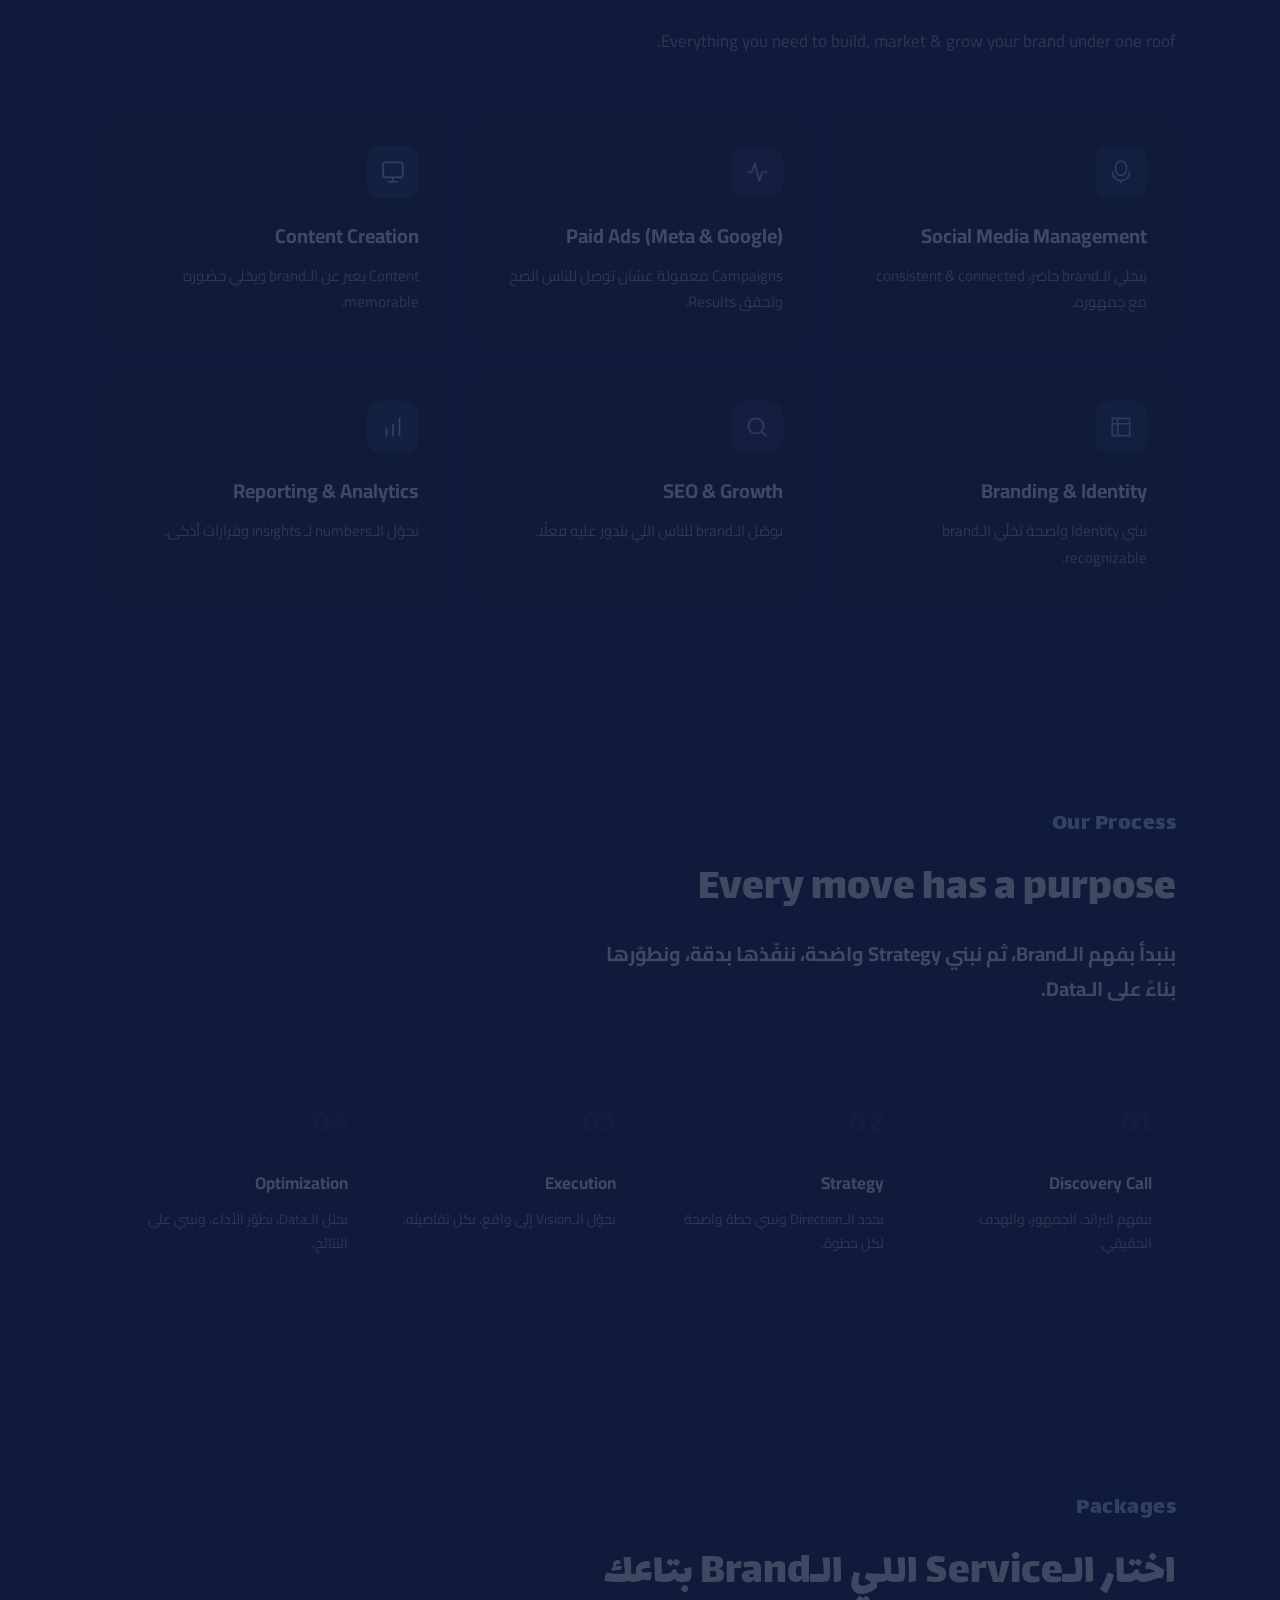
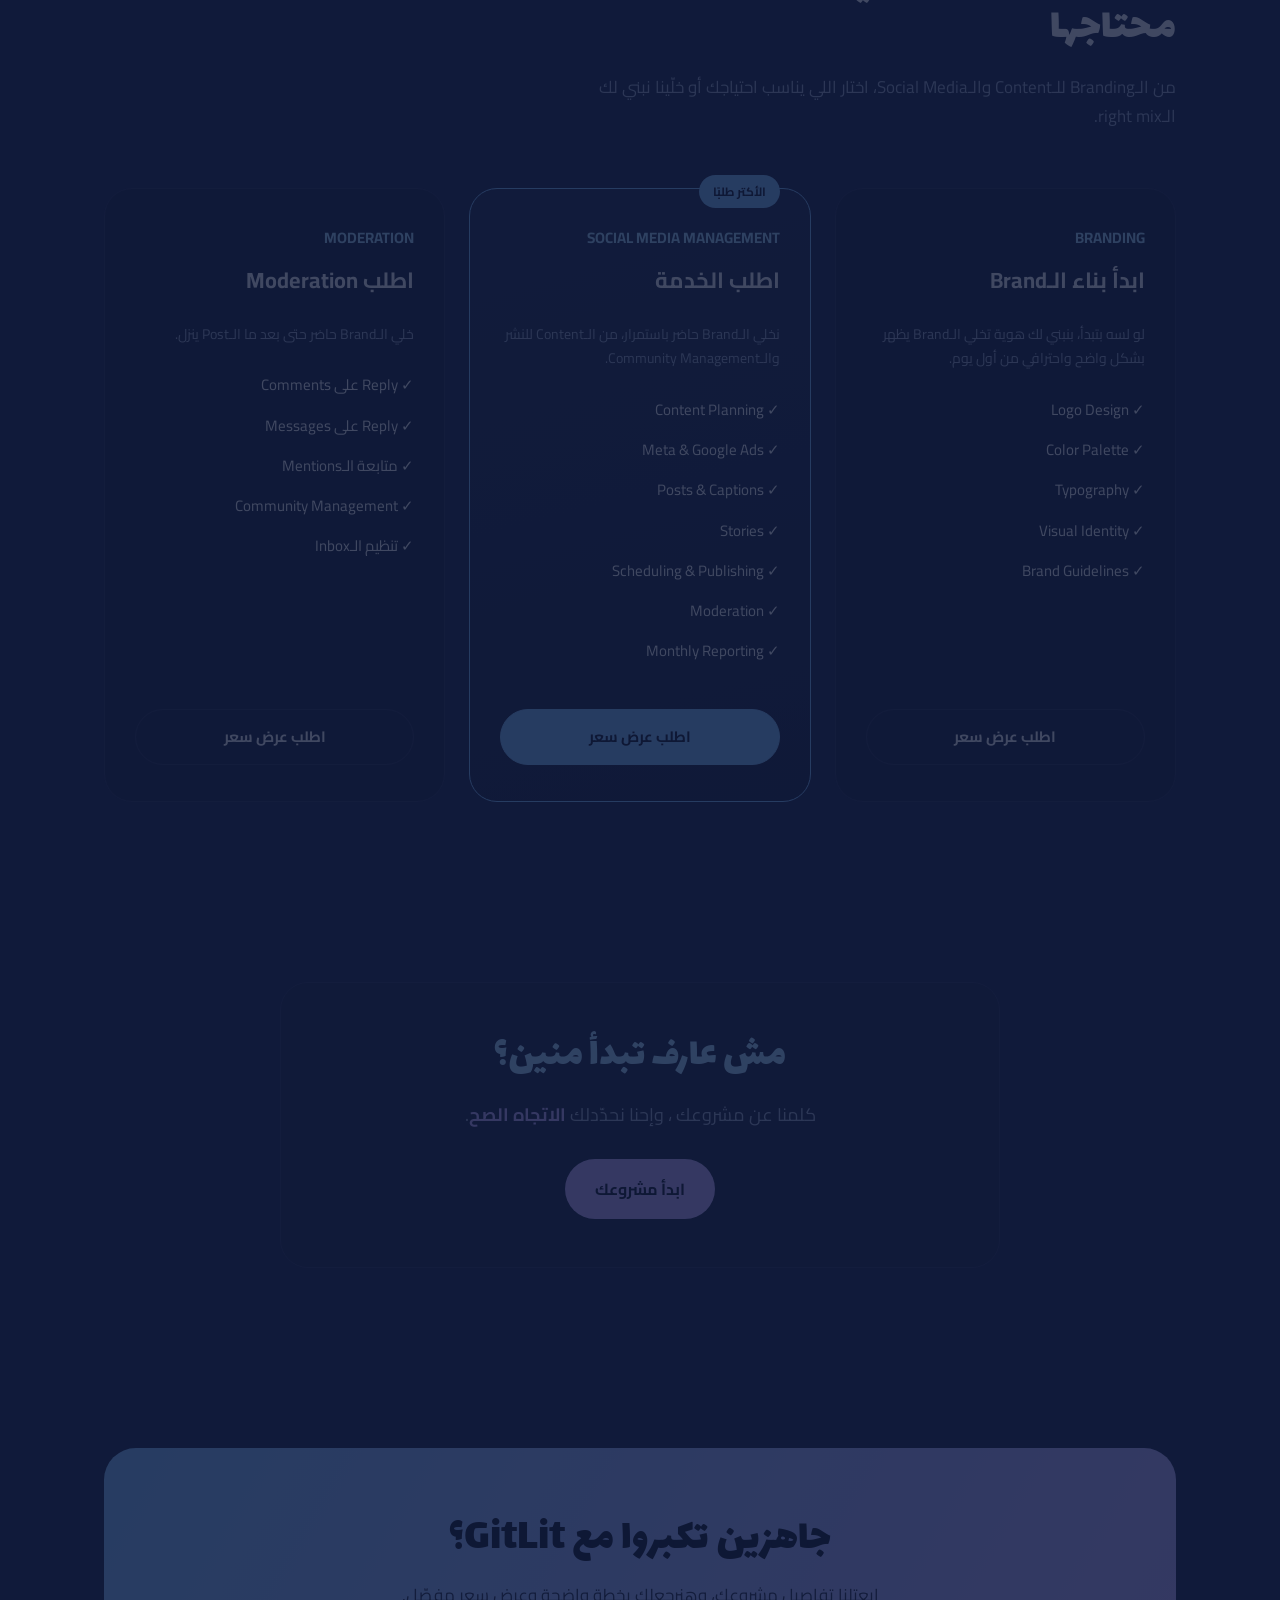
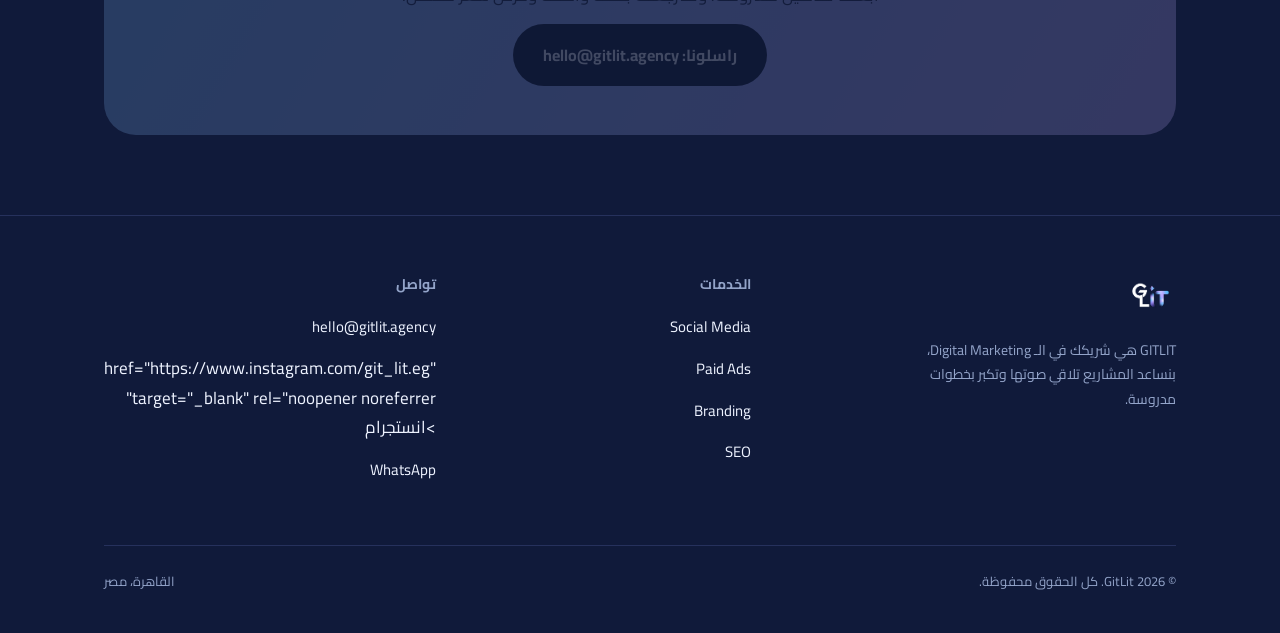
==== commit 0aa5504c: "Add logo image and update navbar" ====
--- a/index.html
+++ b/index.html
@@ -419,4 +419,4 @@
       </div>
     </footer>
   </body>
-</html>
+</html>
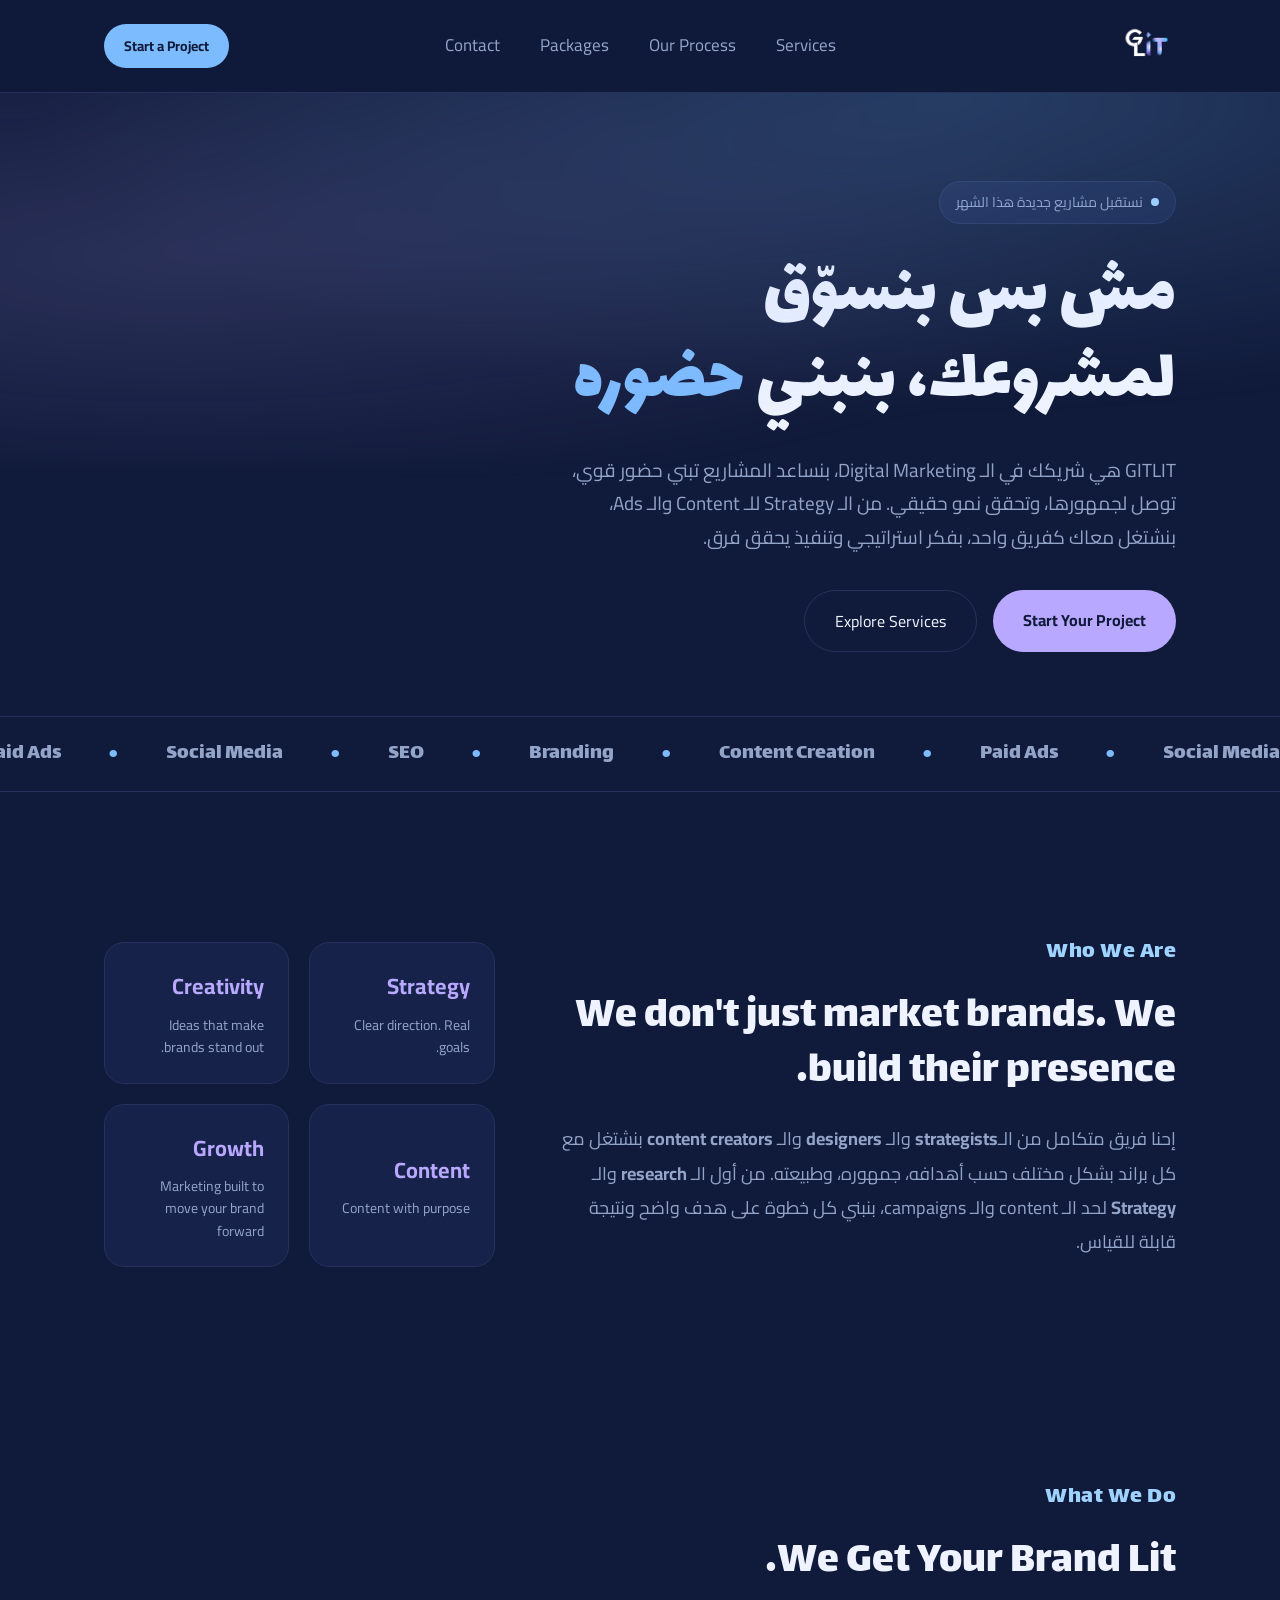
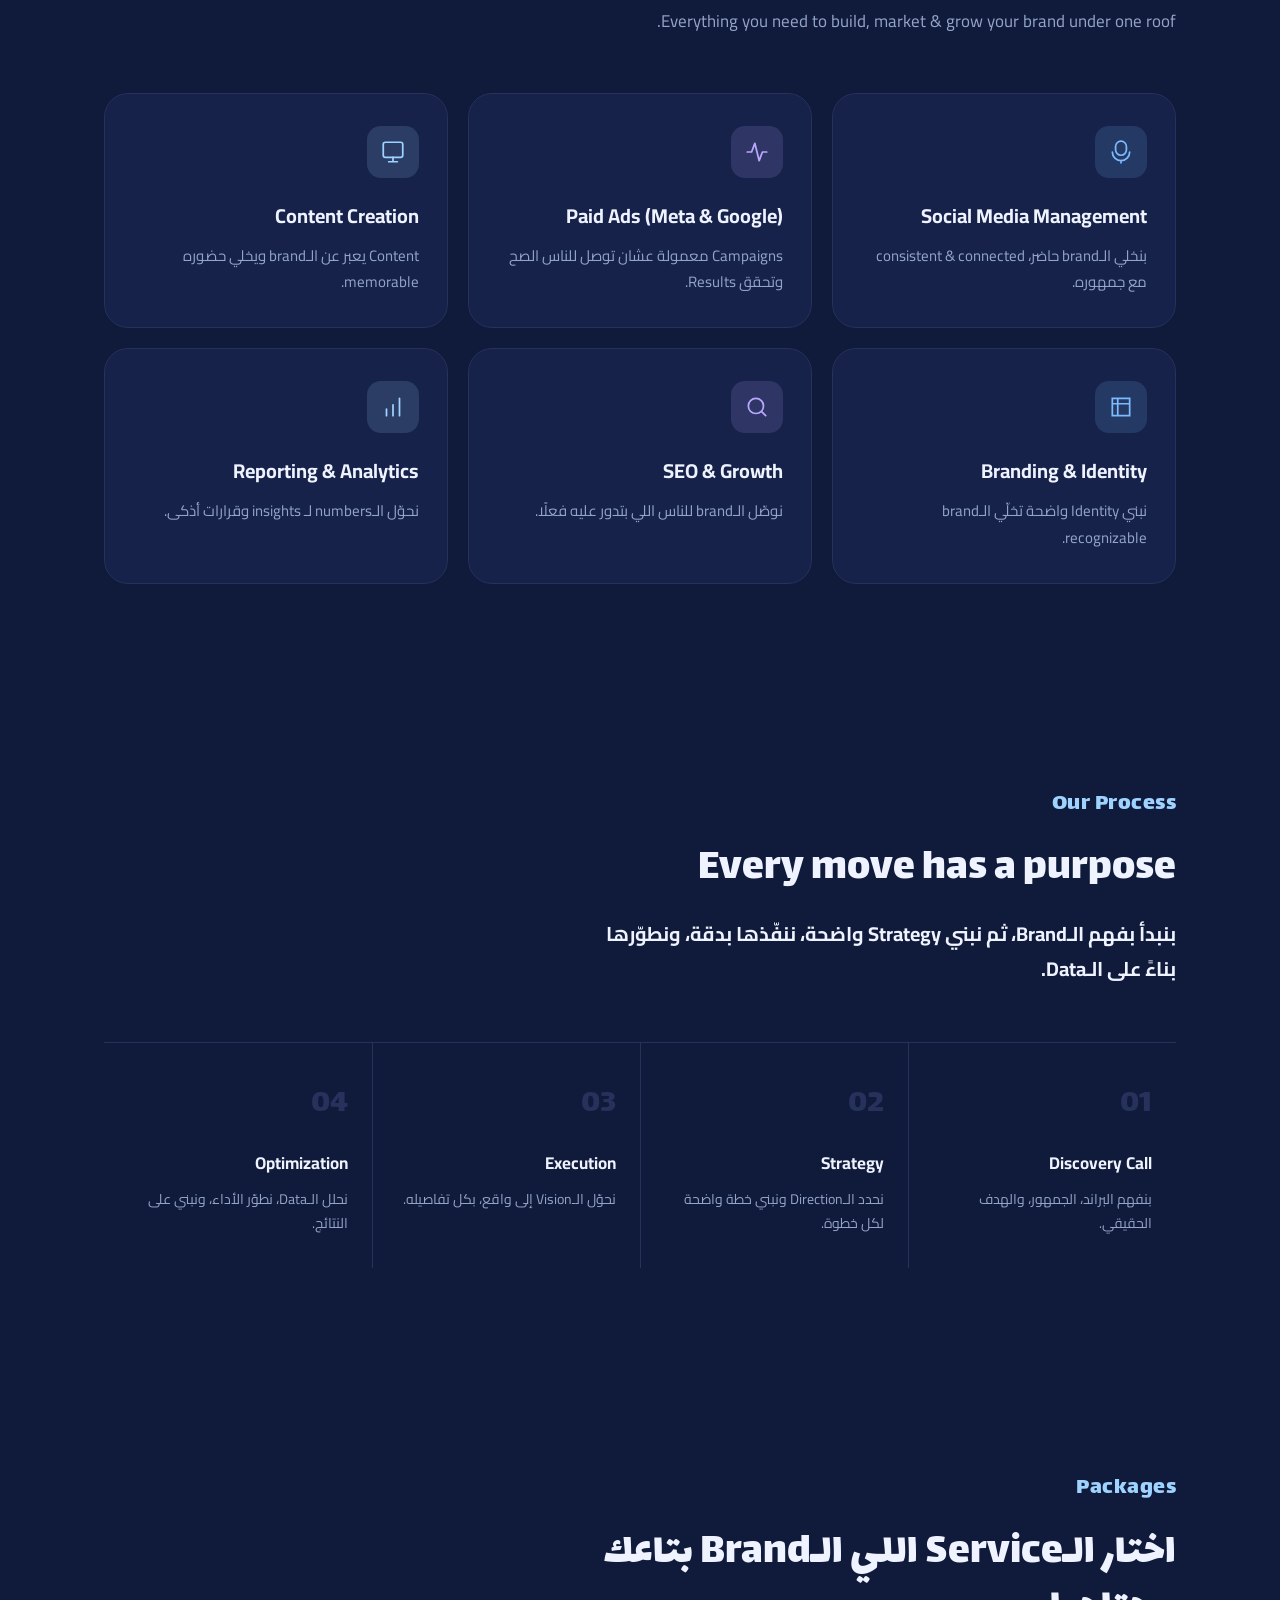
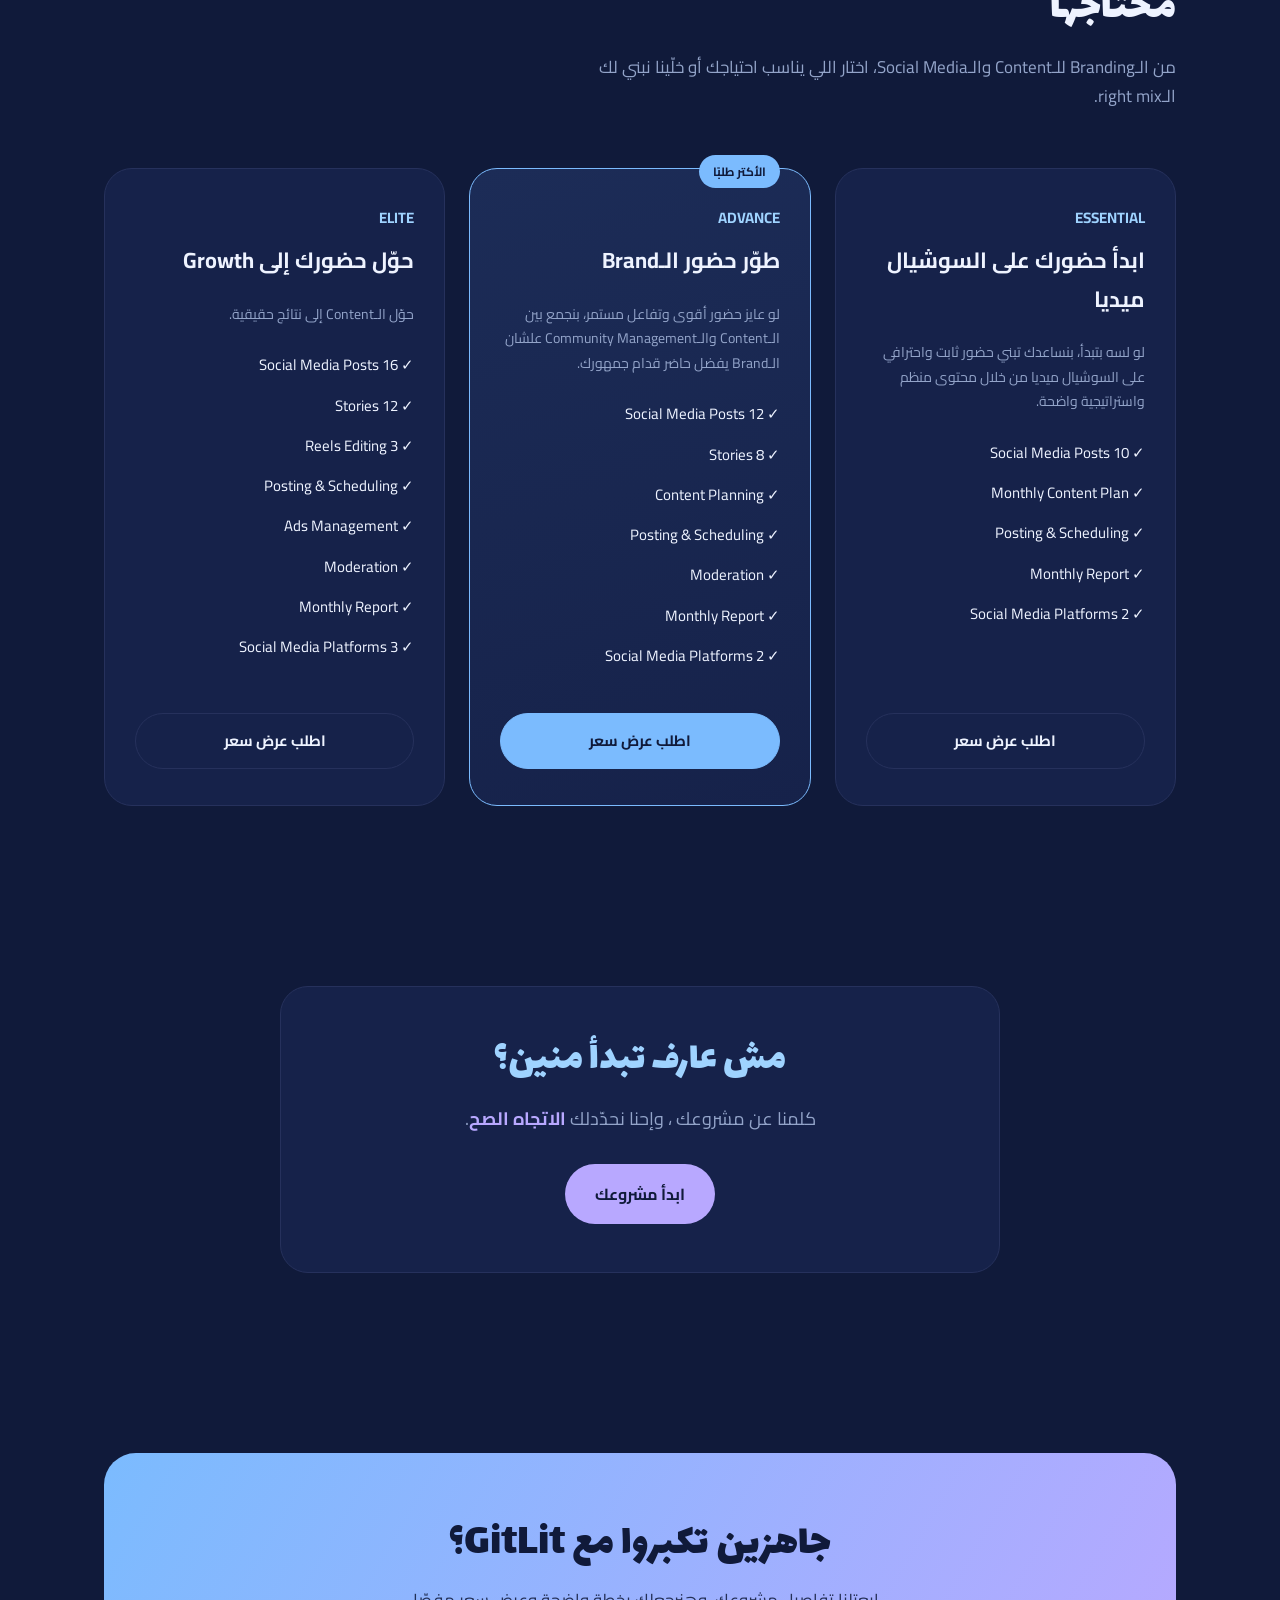
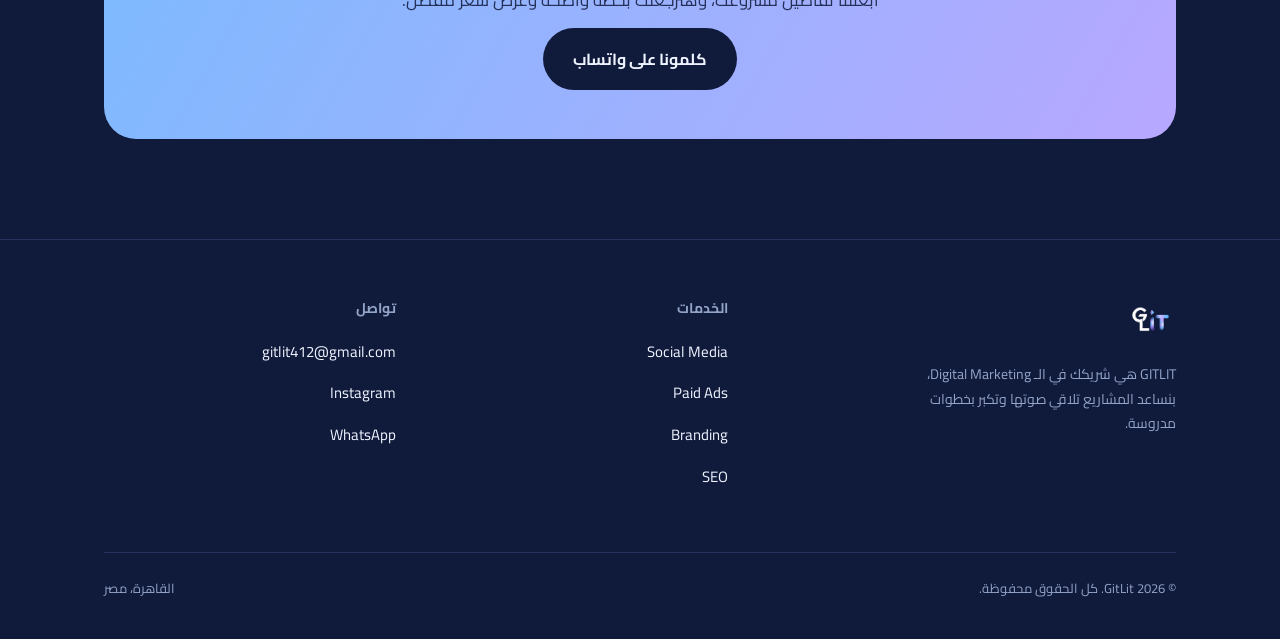
==== commit 54b16eeb: "Update contact links, pricing and scroll behavior" ====
--- a/index.html
+++ b/index.html
@@ -297,52 +297,55 @@
         </div>
         <div class="pricing-grid">
           <div class="price-card">
-            <span class="price-name">BRANDING</span>
-            <div class="price-tagline">ابدأ بناء الـBrand</div>
+            <span class="price-name">ESSENTIAL</span>
+            <div class="price-tagline">ابدأ حضورك على السوشيال ميديا</div>
             <p class="price-desc">
-              لو لسه بتبدأ، بنبني لك هوية تخلي الـBrand يظهر بشكل واضح واحترافي
-              من أول يوم.
+              لو لسه بتبدأ، بنساعدك تبني حضور ثابت واحترافي على السوشيال ميديا
+              من خلال محتوى منظم واستراتيجية واضحة.
             </p>
             <ul class="price-features">
-              <li>✓ Logo Design</li>
-              <li>✓ Color Palette</li>
-              <li>✓ Typography</li>
-              <li>✓ Visual Identity</li>
-              <li>✓ Brand Guidelines</li>
+              <li>✓ 10 Social Media Posts</li>
+              <li>✓ Monthly Content Plan</li>
+              <li>✓ Posting & Scheduling</li>
+              <li>✓ Monthly Report</li>
+              <li>✓ 2 Social Media Platforms</li>
             </ul>
             <a class="price-cta" href="#contact">اطلب عرض سعر</a>
           </div>
 
           <div class="price-card featured">
             <span class="featured-tag">الأكتر طلبًا</span>
-            <span class="price-name">SOCIAL MEDIA MANAGEMENT</span>
-            <div class="price-tagline">اطلب الخدمة</div>
+            <span class="price-name">ADVANCE</span>
+            <div class="price-tagline">طوّر حضور الـBrand</div>
             <p class="price-desc">
-              نخلي الـBrand حاضر باستمرار، من الـContent للنشر والـCommunity
-              Management.
+              لو عايز حضور أقوى وتفاعل مستمر، بنجمع بين الـContent والـCommunity
+              Management علشان الـBrand يفضل حاضر قدام جمهورك.
             </p>
             <ul class="price-features">
+              <li>✓ 12 Social Media Posts</li>
+              <li>✓ 8 Stories</li>
               <li>✓ Content Planning</li>
-              <li>✓ Meta &amp; Google Ads</li>
-              <li>✓ Posts & Captions</li>
-              <li>✓ Stories</li>
-              <li>✓ Scheduling & Publishing</li>
+              <li>✓ Posting & Scheduling</li>
               <li>✓ Moderation</li>
-              <li>✓ Monthly Reporting</li>
+              <li>✓ Monthly Report</li>
+              <li>✓ 2 Social Media Platforms</li>
             </ul>
             <a class="price-cta" href="#contact">اطلب عرض سعر</a>
           </div>
 
           <div class="price-card">
-            <span class="price-name">MODERATION</span>
-            <div class="price-tagline">اطلب Moderation</div>
-            <p class="price-desc">خلي الـBrand حاضر حتى بعد ما الـPost ينزل.</p>
+            <span class="price-name">ELITE</span>
+            <div class="price-tagline">حوّل حضورك إلى Growth</div>
+            <p class="price-desc">حوّل الـContent إلى نتائج حقيقية.</p>
             <ul class="price-features">
-              <li>✓ Reply على Comments</li>
-              <li>✓ Reply على Messages</li>
-              <li>✓ متابعة الـMentions</li>
-              <li>✓ Community Management</li>
-              <li>✓ تنظيم الـInbox</li>
+              <li>✓ 16 Social Media Posts</li>
+              <li>✓ 12 Stories</li>
+              <li>✓ 3 Reels Editing</li>
+              <li>✓ Posting & Scheduling</li>
+              <li>✓ Ads Management</li>
+              <li>✓ Moderation</li>
+              <li>✓ Monthly Report</li>
+              <li>✓ 3 Social Media Platforms</li>
             </ul>
             <a class="price-cta" href="#contact">اطلب عرض سعر</a>
           </div>
@@ -358,7 +361,13 @@
             كلمنا عن مشروعك ، وإحنا نحدّدلك
             <strong>الاتجاه الصح</strong>.
           </p>
-          <a class="btn-primary guide-cta" href="#contact">ابدأ مشروعك</a>
+          <a
+            class="btn-primary guide-cta"
+            href="https://wa.me/201036459361?text=أهلاً GitLit، عايز أبدأ مشروع"
+            target="_blank"
+            rel="noopener noreferrer"
+            >ابدأ مشروعك</a
+          >
         </div>
       </div>
     </section>
@@ -368,8 +377,12 @@
         <div class="cta-block">
           <h2>جاهزين تكبروا مع GitLit؟</h2>
           <p>ابعتلنا تفاصيل مشروعك، وهنرجعلك بخطة واضحة وعرض سعر مفصّل.</p>
-          <a class="btn-primary" href="mailto:hello@gitlit.agency"
-            >راسلونا: hello@gitlit.agency</a
+          <a
+            class="btn-primary"
+            href="https://wa.me/201036459361?text=أهلاً GitLit، عايز أبدأ مشروع"
+            target="_blank"
+            rel="noopener noreferrer"
+            >كلمونا على واتساب</a
           >
         </div>
       </div>
@@ -398,17 +411,24 @@
             <h5>تواصل</h5>
             <ul>
               <li>
-                <a href="mailto:hello@gitlit.agency">hello@gitlit.agency</a>
+                <a href="mailto:gitlit412@gmail.com">gitlit412@gmail.com</a>
               </li>
               <li>
-                
+                <a
                   href="https://www.instagram.com/git_lit.eg"
                   target="_blank"
                   rel="noopener noreferrer"
-                  >انستجرام</a
+                  >Instagram</a
                 >
               </li>
-              <li><a href="#">WhatsApp</a></li>
+              <li>
+                <a
+                  href="https://wa.me/201036459361"
+                  target="_blank"
+                  rel="noopener noreferrer"
+                  >WhatsApp</a
+                >
+              </li>
             </ul>
           </div>
         </div>
@@ -419,4 +439,4 @@
       </div>
     </footer>
   </body>
-</html>+</html>
--- a/style.css
+++ b/style.css
@@ -41,7 +41,6 @@
 html {
   scroll-padding-top: env(safe-area-inset-top, 0px);
   scroll-behavior: smooth;
-  scroll-snap-type: y proximity;
 }
 * {
   box-sizing: border-box;
@@ -347,26 +346,7 @@
 
 section {
   padding: 100px 0;
-  scroll-snap-align: start;
-  opacity: 0.3;
-  filter: brightness(0.75);
-  transform: translateY(20px);
-  transition:
-    opacity 0.8s ease,
-    filter 0.8s ease,
-    transform 0.8s ease;
-}
-
-section.is-visible {
-  opacity: 1;
-  filter: brightness(1);
-  transform: translateY(0);
-}
-
-section.hero {
-  opacity: 1;
-  filter: brightness(1);
-  transform: none;
+  /* scroll-snap-align: start; */
 }
 .section-head {
   max-width: 60ch;
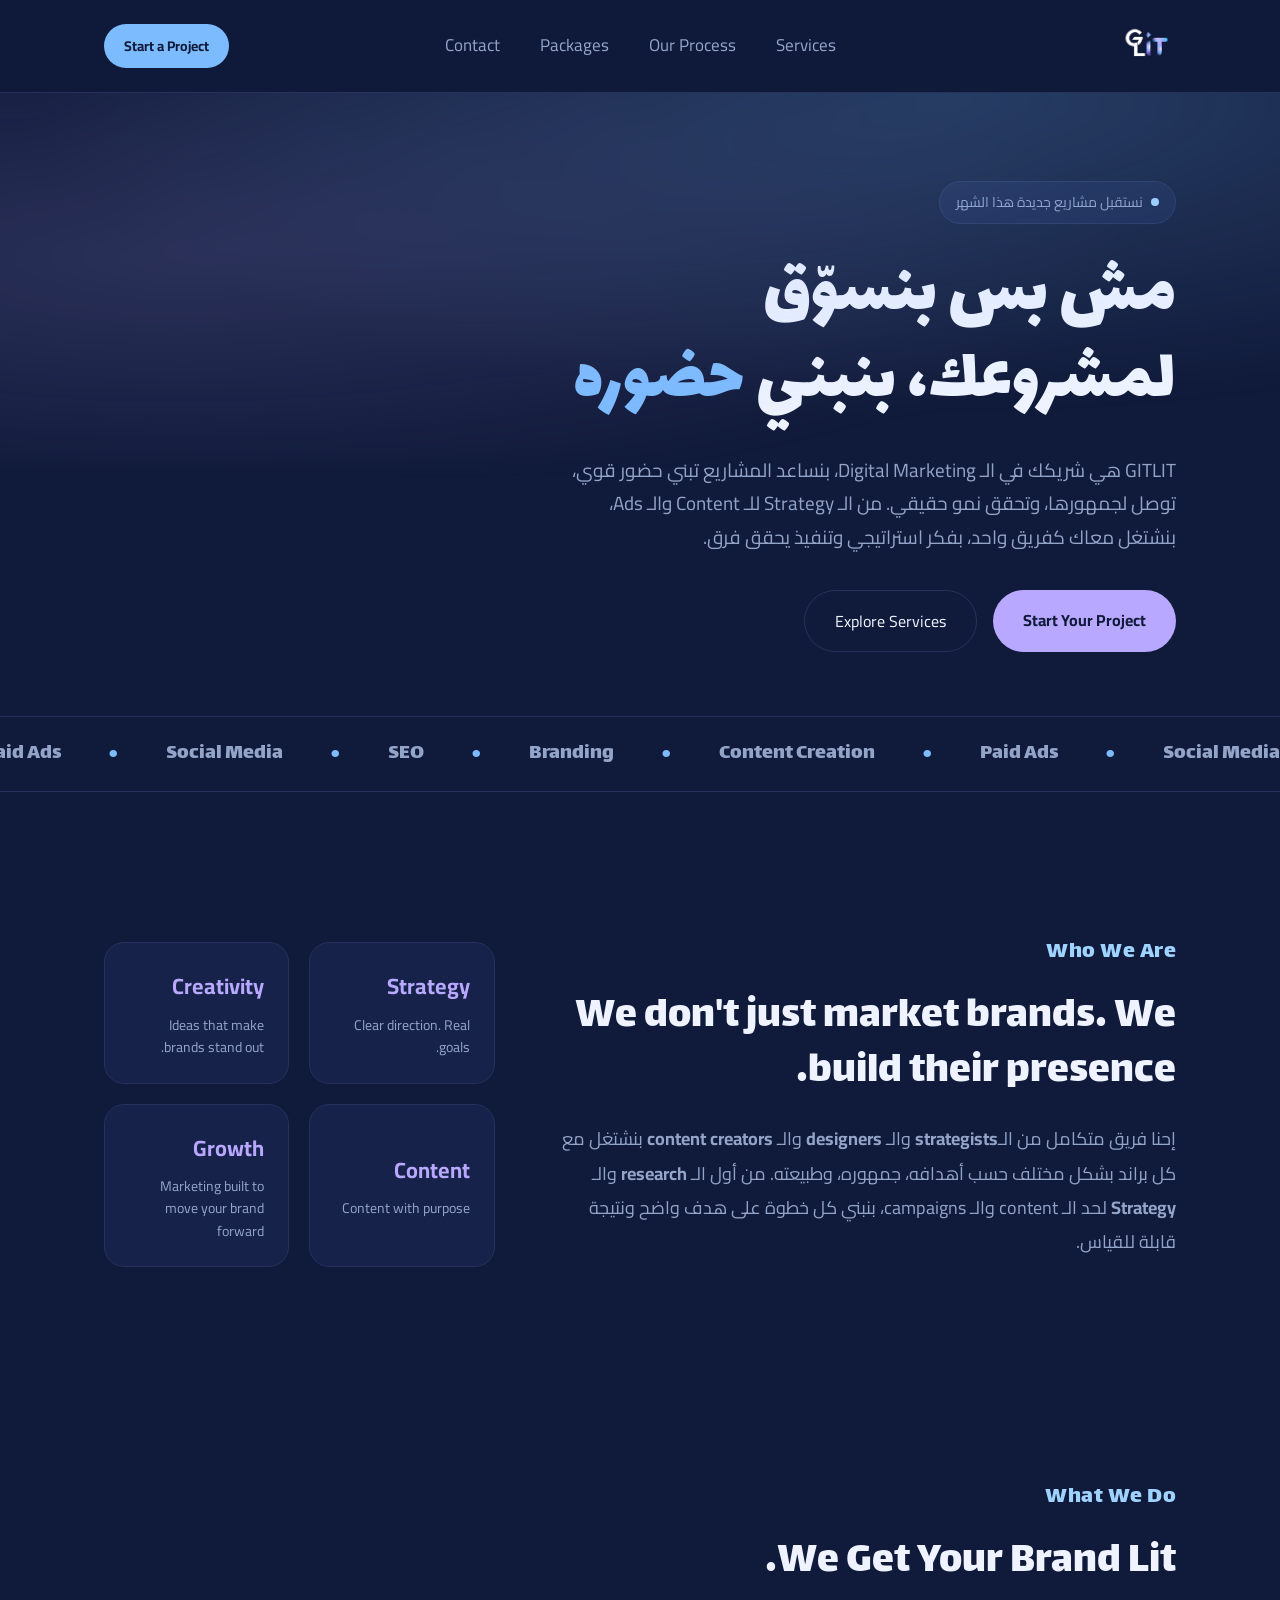
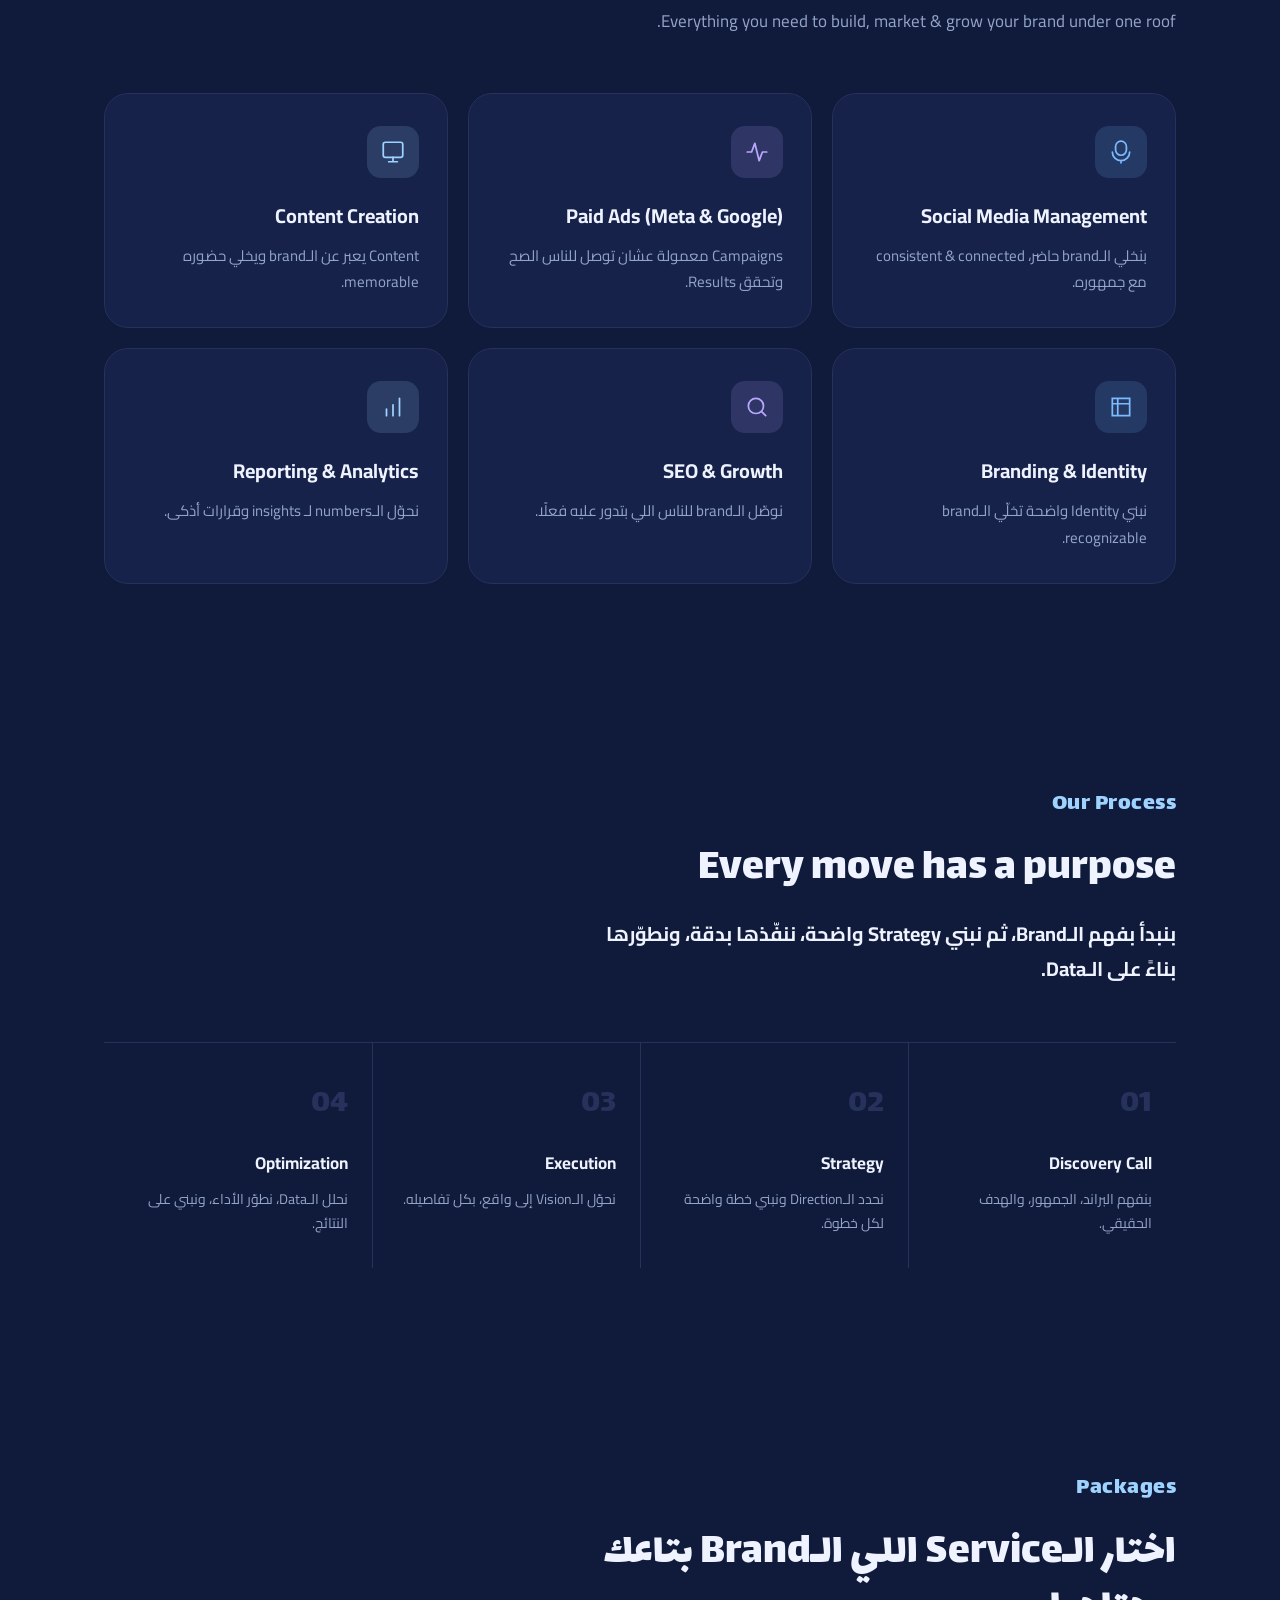
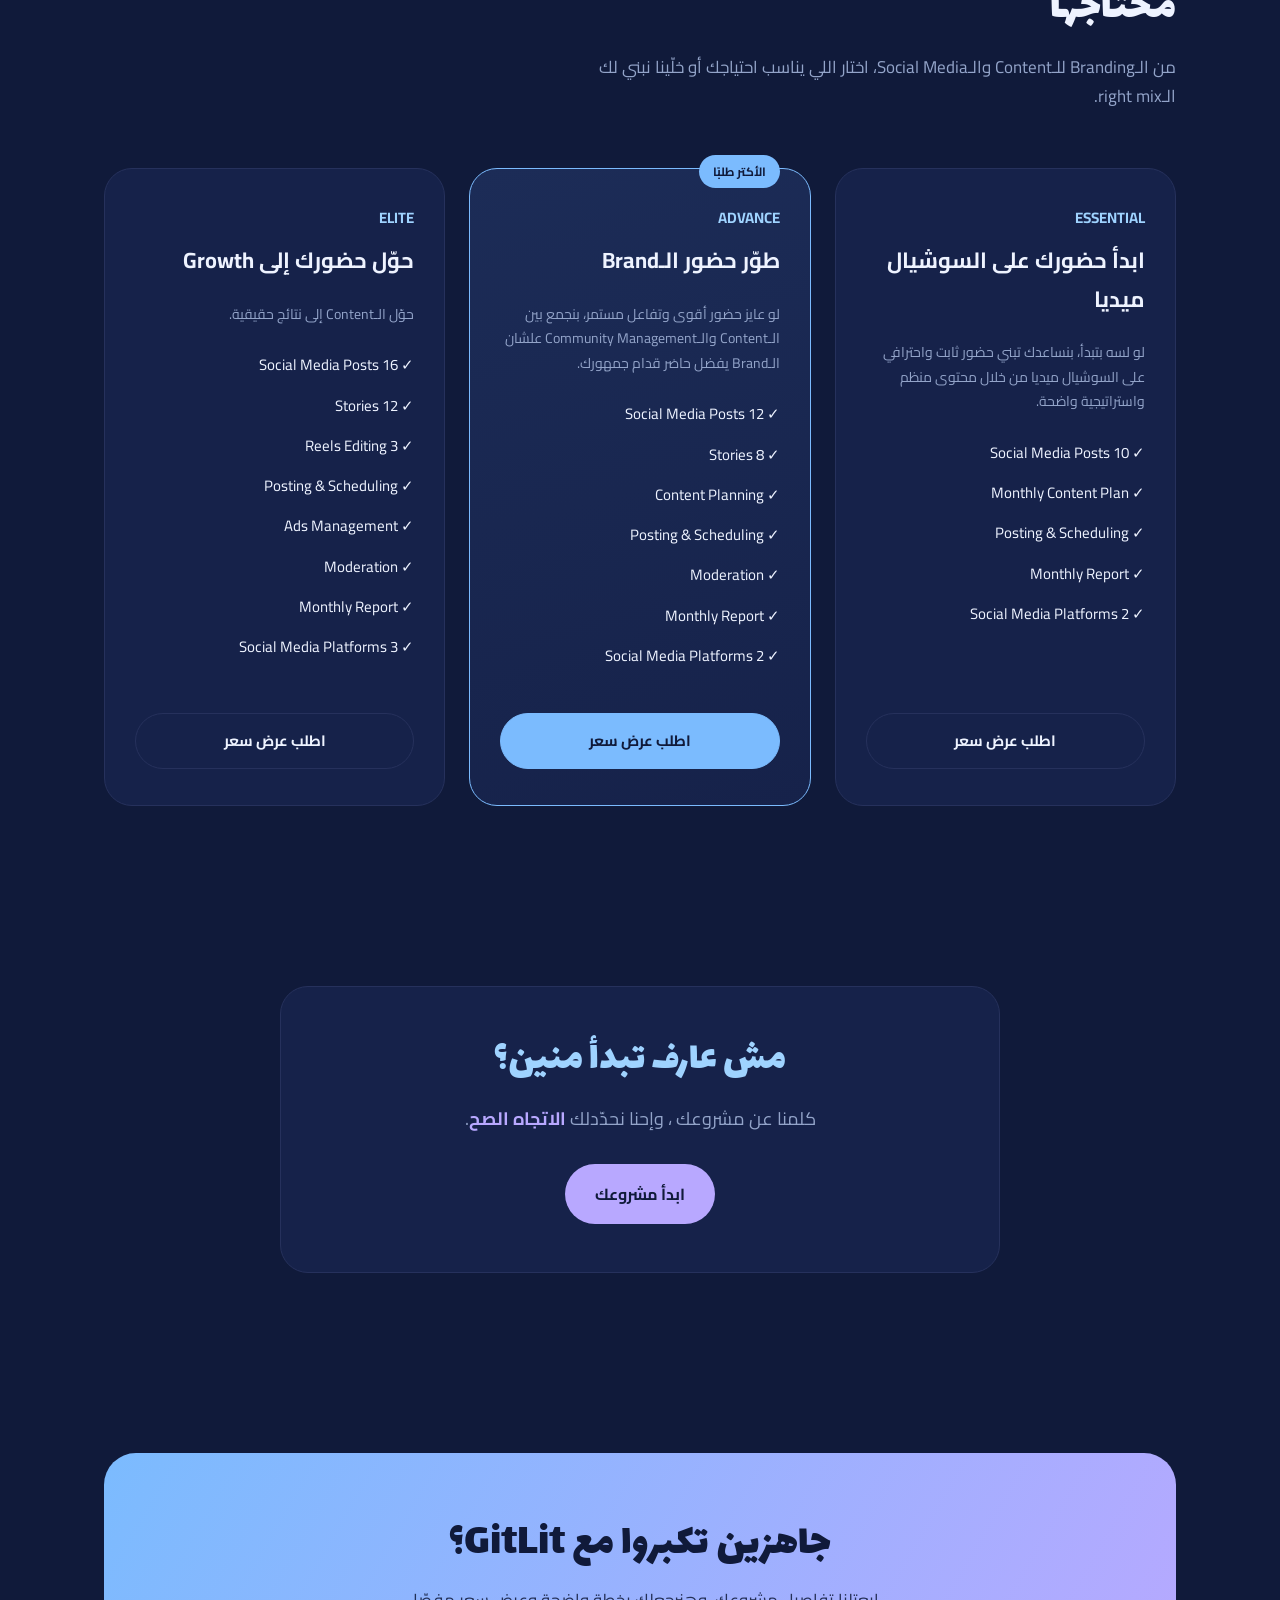
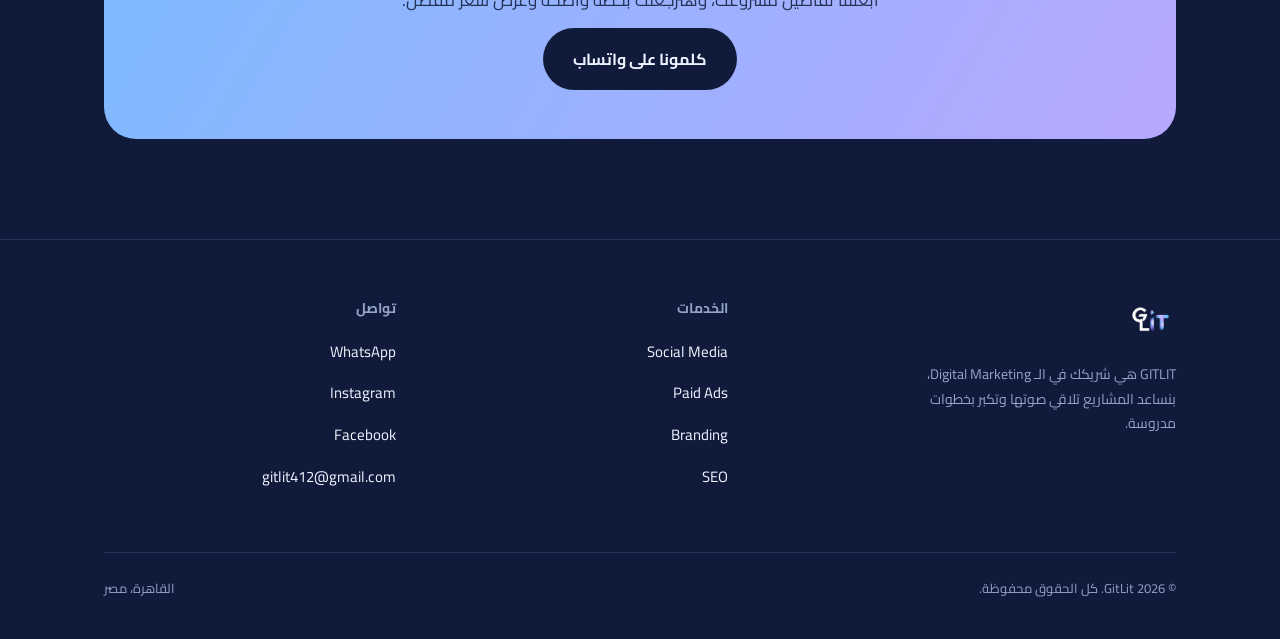
==== commit 14c3e63b: "Add facebook link" ====
--- a/index.html
+++ b/index.html
@@ -411,7 +411,12 @@
             <h5>تواصل</h5>
             <ul>
               <li>
-                <a href="mailto:gitlit412@gmail.com">gitlit412@gmail.com</a>
+                <a
+                  href="https://wa.me/201036459361"
+                  target="_blank"
+                  rel="noopener noreferrer"
+                  >WhatsApp</a
+                >
               </li>
               <li>
                 <a
@@ -423,11 +428,14 @@
               </li>
               <li>
                 <a
-                  href="https://wa.me/201036459361"
+                  href="https://www.facebook.com/share/1E28Ejracp/?mibextid=wwXIfr"
                   target="_blank"
                   rel="noopener noreferrer"
-                  >WhatsApp</a
+                  >Facebook</a
                 >
+              </li>
+              <li>
+                <a href="mailto:gitlit412@gmail.com">gitlit412@gmail.com</a>
               </li>
             </ul>
           </div>
